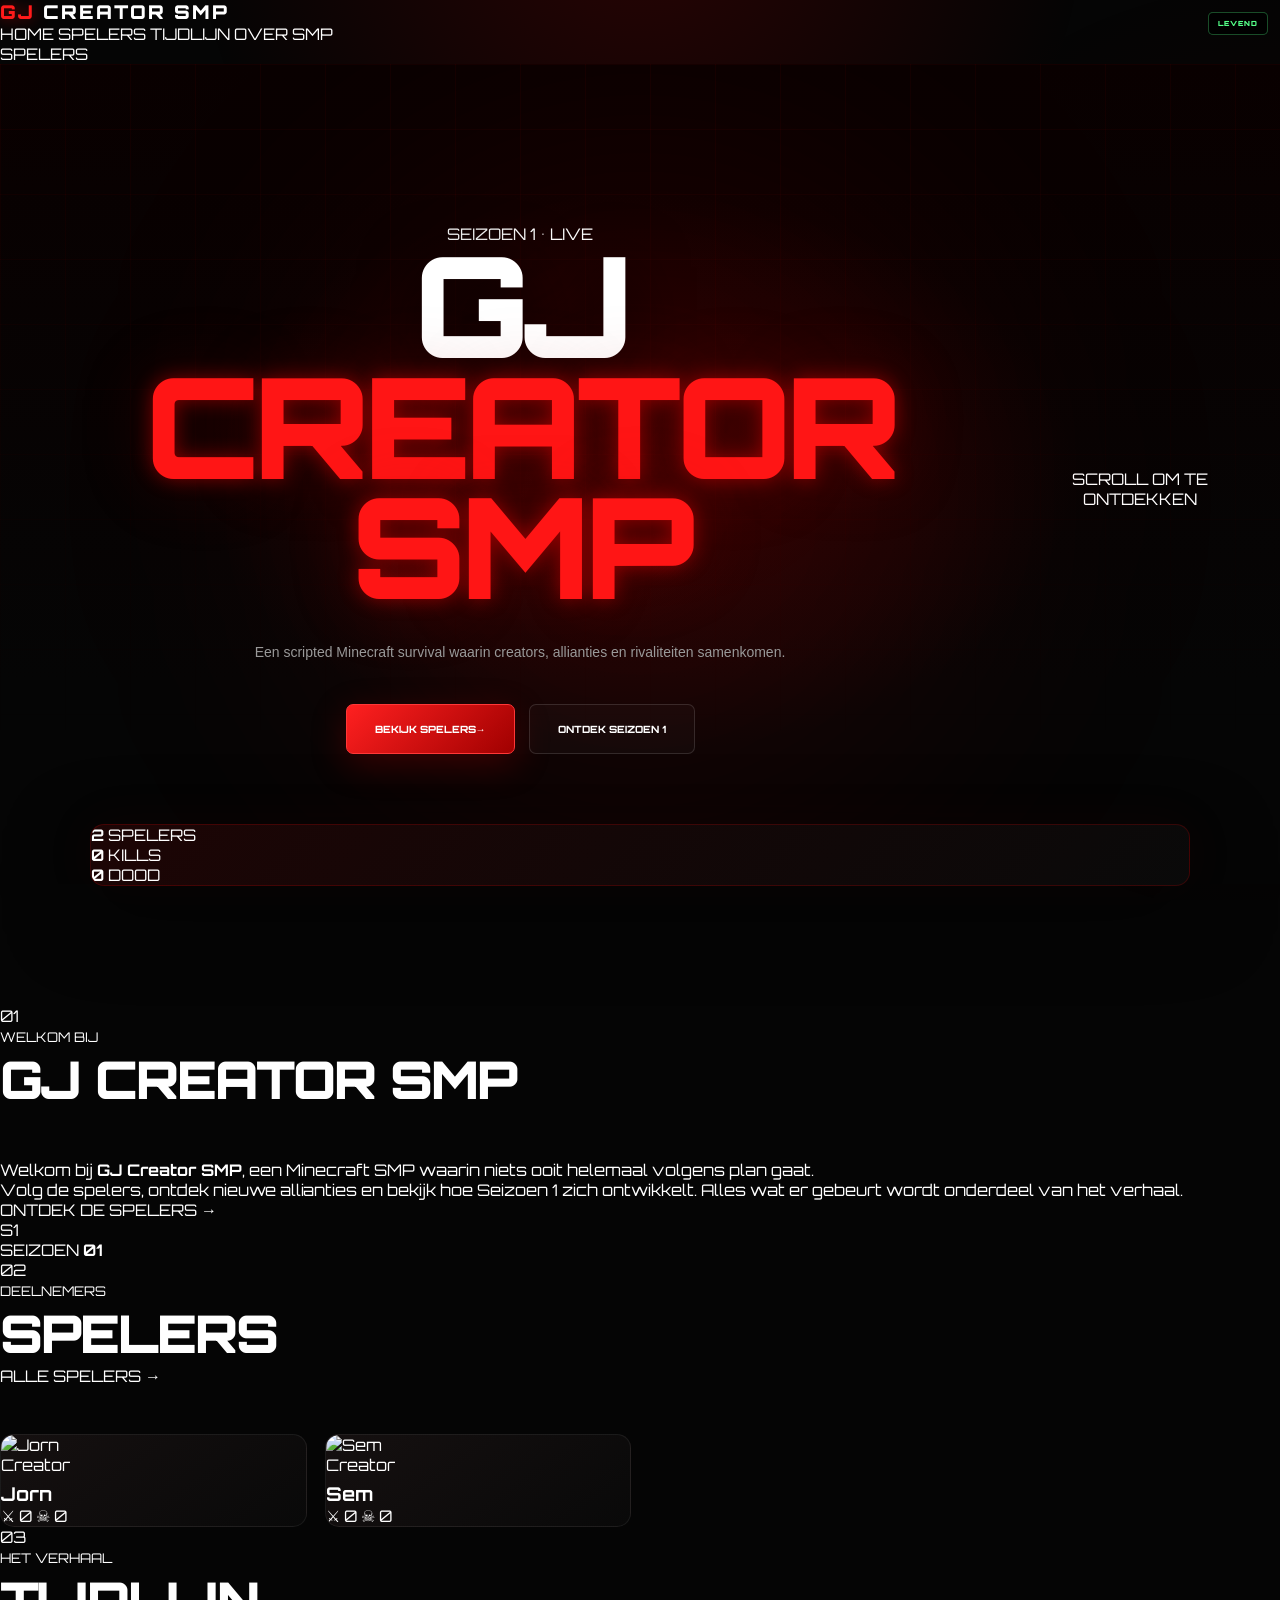
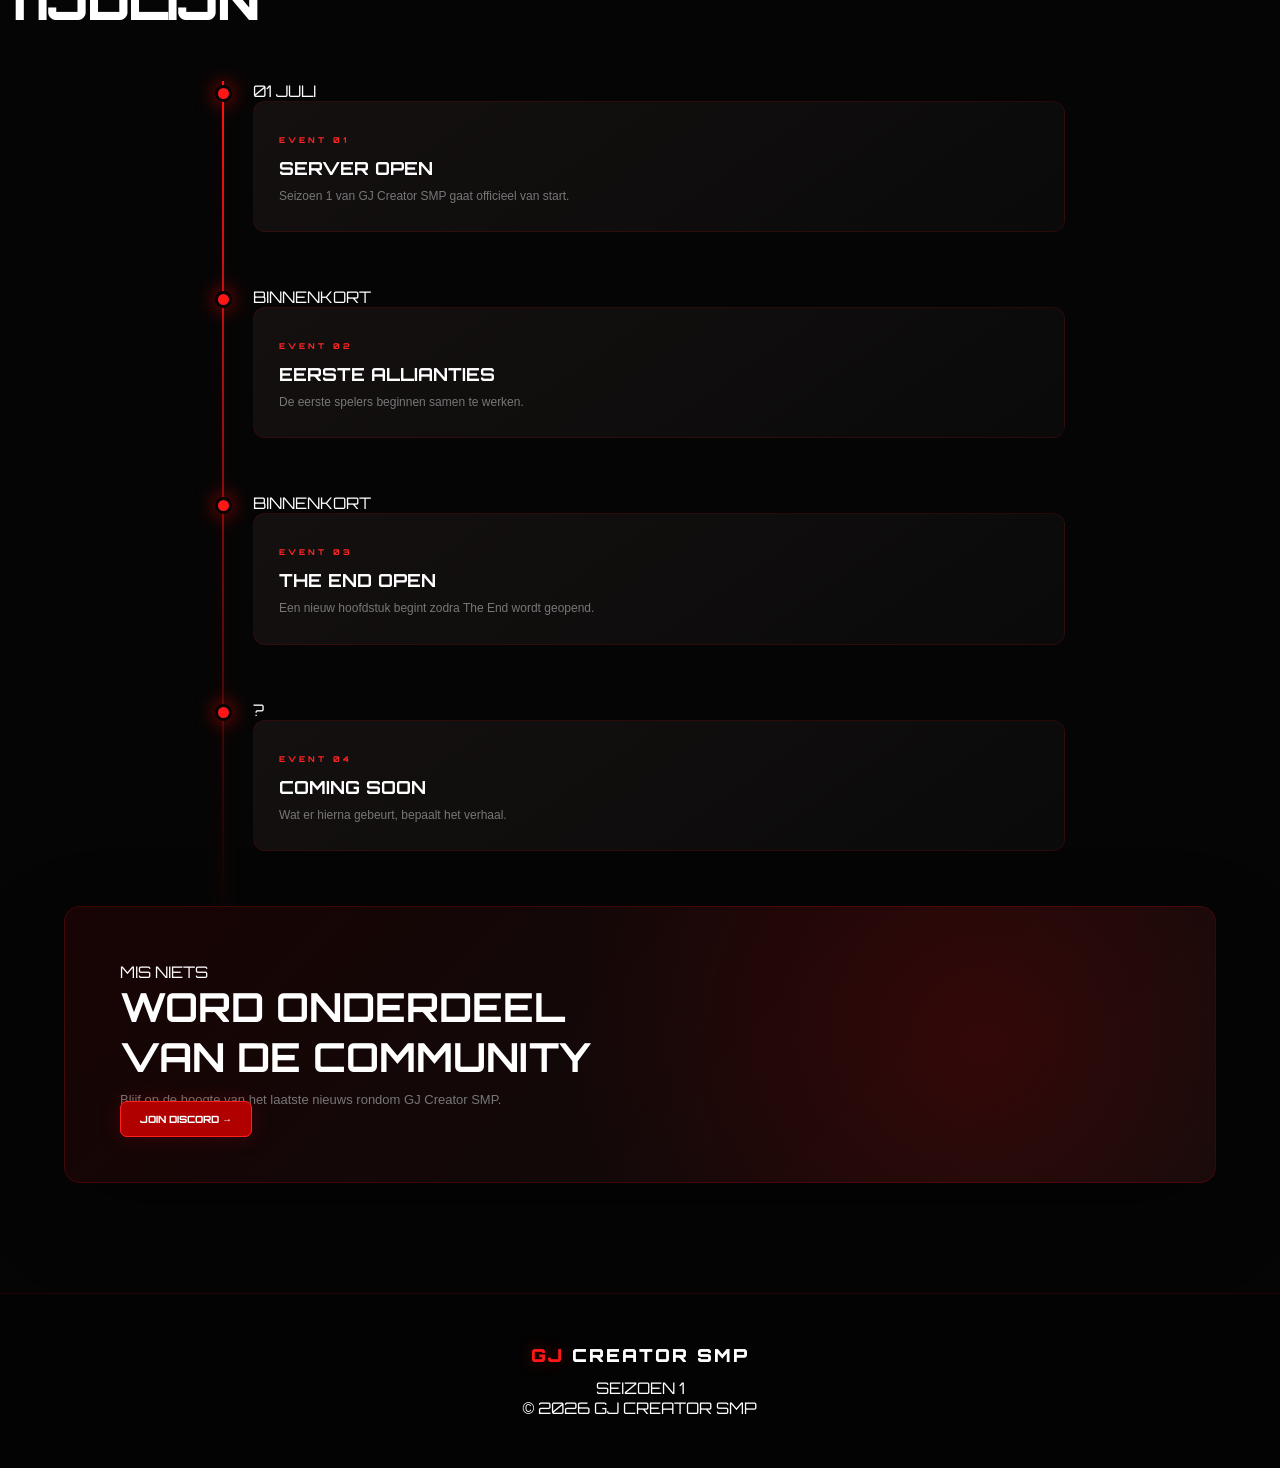
==== index.html @ 7cdad95d "Update index.html" ====
<!DOCTYPE html>
<html lang="nl">
<head>
    <meta charset="UTF-8">
    <meta name="viewport" content="width=device-width, initial-scale=1.0">

    <title>GJ Creator SMP — Seizoen 1</title>

    <link rel="preconnect" href="https://fonts.googleapis.com">
    <link rel="preconnect" href="https://fonts.gstatic.com" crossorigin>
    <link href="https://fonts.googleapis.com/css2?family=Orbitron:wght@400;500;600;700;800;900&display=swap" rel="stylesheet">

    <link rel="stylesheet" href="style.css">
</head>

<body>

    <!-- NAVIGATIE -->
    <header class="topbar">
        <div class="nav-container">

            <a href="index.html" class="logo">
                <span>GJ</span> CREATOR SMP
            </a>

            <nav class="desktop-nav">
                <a href="index.html" class="active">HOME</a>
                <a href="spelers.html">SPELERS</a>
                <a href="#tijdlijn">TIJDLIJN</a>
                <a href="#over">OVER SMP</a>
            </nav>

            <a href="spelers.html" class="nav-button">
                SPELERS
            </a>

        </div>
    </header>


    <!-- HERO -->
    <main>

        <section class="hero">

            <div class="hero-overlay"></div>

            <div class="hero-content">

                <div class="season-label">
                    SEIZOEN 1 <span>•</span> LIVE
                </div>

                <h1>
                    GJ<br>
                    <span>CREATOR SMP</span>
                </h1>

                <p>
                    Een scripted Minecraft survival waarin creators,
                    allianties en rivaliteiten samenkomen.
                </p>

                <div class="hero-buttons">
                    <a href="spelers.html" class="primary-button">
                        BEKIJK SPELERS
                        <span>→</span>
                    </a>

                    <a href="#tijdlijn" class="secondary-button">
                        ONTDEK SEIZOEN 1
                    </a>
                </div>

            </div>

            <div class="hero-scroll">
                <span></span>
                SCROLL OM TE ONTDEKKEN
            </div>

        </section>


        <!-- STATS -->
        <section class="stats-section">

            <div class="stats-container">

                <div class="stat">
                    <strong id="playerCount">0</strong>
                    <span>SPELERS</span>
                </div>

                <div class="stat-line"></div>

                <div class="stat">
                    <strong id="killCount">0</strong>
                    <span>KILLS</span>
                </div>

                <div class="stat-line"></div>

                <div class="stat">
                    <strong id="deathCount">0</strong>
                    <span>DOOD</span>
                </div>

            </div>

        </section>


        <!-- OVER -->
        <section class="section" id="over">

            <div class="section-heading">
                <span>01</span>
                <div>
                    <small>WELKOM BIJ</small>
                    <h2>GJ CREATOR SMP</h2>
                </div>
            </div>

            <div class="intro-grid">

                <div class="intro-text">
                    <p class="large-text">
                        Welkom bij <b>GJ Creator SMP</b>, een Minecraft SMP
                        waarin niets ooit helemaal volgens plan gaat.
                    </p>

                    <p>
                        Volg de spelers, ontdek nieuwe allianties en bekijk
                        hoe Seizoen 1 zich ontwikkelt. Alles wat er gebeurt
                        wordt onderdeel van het verhaal.
                    </p>

                    <a href="spelers.html" class="text-button">
                        ONTDEK DE SPELERS →
                    </a>
                </div>

                <div class="intro-card">
                    <div class="card-number">S1</div>
                    <div class="card-info">
                        <span>SEIZOEN</span>
                        <strong>01</strong>
                    </div>
                </div>

            </div>

        </section>


        <!-- SPELERS PREVIEW -->
        <section class="section players-section">

            <div class="section-heading">

                <span>02</span>

                <div>
                    <small>DEELNEMERS</small>
                    <h2>SPELERS</h2>
                </div>

                <a href="spelers.html" class="heading-button">
                    ALLE SPELERS →
                </a>

            </div>

            <div class="players-grid" id="playersGrid"></div>

        </section>


        <!-- TIJDLIJN -->
        <section class="section timeline-section" id="tijdlijn">

            <div class="section-heading">
                <span>03</span>

                <div>
                    <small>HET VERHAAL</small>
                    <h2>TIJDLIJN</h2>
                </div>
            </div>


            <div class="timeline">

                <div class="timeline-item active">
                    <div class="timeline-dot"></div>

                    <div class="timeline-date">
                        01 JULI
                    </div>

                    <div class="timeline-content">
                        <span>EVENT 01</span>
                        <h3>SERVER OPEN</h3>
                        <p>
                            Seizoen 1 van GJ Creator SMP gaat officieel van start.
                        </p>
                    </div>
                </div>


                <div class="timeline-item">
                    <div class="timeline-dot"></div>

                    <div class="timeline-date">
                        BINNENKORT
                    </div>

                    <div class="timeline-content">
                        <span>EVENT 02</span>
                        <h3>EERSTE ALLIANTIES</h3>
                        <p>
                            De eerste spelers beginnen samen te werken.
                        </p>
                    </div>
                </div>


                <div class="timeline-item">
                    <div class="timeline-dot"></div>

                    <div class="timeline-date">
                        BINNENKORT
                    </div>

                    <div class="timeline-content">
                        <span>EVENT 03</span>
                        <h3>THE END OPEN</h3>
                        <p>
                            Een nieuw hoofdstuk begint zodra The End wordt geopend.
                        </p>
                    </div>
                </div>


                <div class="timeline-item">
                    <div class="timeline-dot"></div>

                    <div class="timeline-date">
                        ?
                    </div>

                    <div class="timeline-content">
                        <span>EVENT 04</span>
                        <h3>COMING SOON</h3>
                        <p>
                            Wat er hierna gebeurt, bepaalt het verhaal.
                        </p>
                    </div>
                </div>

            </div>

        </section>


        <!-- DISCORD -->
        <section class="discord-section">

            <div class="discord-inner">

                <div>
                    <span class="discord-small">MIS NIETS</span>

                    <h2>
                        WORD ONDERDEEL<br>
                        VAN DE COMMUNITY
                    </h2>

                    <p>
                        Blijf op de hoogte van het laatste nieuws
                        rondom GJ Creator SMP.
                    </p>
                </div>

                <a href="#" class="discord-button">
                    JOIN DISCORD
                    <span>→</span>
                </a>

            </div>

        </section>

    </main>


    <!-- FOOTER -->
    <footer>

        <div class="footer-inner">

            <div class="footer-logo">
                <span>GJ</span> CREATOR SMP
            </div>

            <div class="footer-season">
                SEIZOEN 1
            </div>

            <div class="footer-copy">
                © 2026 GJ CREATOR SMP
            </div>

        </div>

    </footer>


    <script src="spelers.js"></script>

    <script>
        const playerCount = document.getElementById("playerCount");
        const killCount = document.getElementById("killCount");
        const deathCount = document.getElementById("deathCount");
        const playersGrid = document.getElementById("playersGrid");

        let kills = 0;
        let deaths = 0;

        spelers.forEach(speler => {
            kills += speler.kills || 0;
            deaths += speler.deaths || 0;
        });

        playerCount.textContent = spelers.length;
        killCount.textContent = kills;
        deathCount.textContent = deaths;


        spelers.slice(0, 4).forEach(speler => {

            const card = document.createElement("a");

            card.href = `speler.html?id=${speler.id}`;
            card.className = "player-card";

            card.innerHTML = `
                <div class="player-image">

                    <img
                        src="${speler.skin}"
                        alt="${speler.naam}"
                    >

                    <div class="player-status ${speler.status}">
                        ${speler.status === "levend" ? "LEVEND" : "DOOD"}
                    </div>

                </div>

                <div class="player-card-info">

                    <span>${speler.rol}</span>

                    <h3>${speler.naam}</h3>

                    <div class="player-stats">
                        <span>⚔ ${speler.kills || 0}</span>
                        <span>☠ ${speler.deaths || 0}</span>
                    </div>

                </div>
            `;

            playersGrid.appendChild(card);

        });
    </script>

</body>
</html>
---- style.css ----
@import url('https://fonts.googleapis.com/css2?family=Orbitron:wght@400;500;600;700;800;900&display=swap');

* {
  margin: 0;
  padding: 0;
  box-sizing: border-box;
  }

html {
scroll-behavior: smooth;
}

body {
font-family: 'Orbitron', sans-serif;
background: #050505;
color: #fff;
overflow-x: hidden;
}

a {
text-decoration: none;
color: inherit;
}

/* =========================
ROOT EFFECT
========================= */

body::before {
content: "";
position: fixed;
inset: 0;

pointer-events: none;
z-index: -1;

background:
    radial-gradient(
        circle at 50% -10%,
        rgba(180, 0, 0, 0.20),
        transparent 38%
    ),
    radial-gradient(
        circle at 100% 50%,
        rgba(120, 0, 0, 0.10),
        transparent 35%
    );

}

/* =========================
NAVBAR
========================= */

.navbar {
position: fixed;

top: 0;
left: 0;
right: 0;

height: 78px;

padding: 0 6%;

display: flex;
align-items: center;
justify-content: space-between;

background: rgba(3, 3, 3, 0.78);

backdrop-filter: blur(20px);

border-bottom: 1px solid rgba(255, 0, 0, 0.15);

z-index: 1000;

}

.logo {
font-size: 19px;
font-weight: 900;

letter-spacing: 2px;

}

.logo span {
color: #ff1a1a;

text-shadow:
    0 0 15px rgba(255, 0, 0, 0.55);

}

.navbar nav {
display: flex;
gap: 34px;
}

.navbar nav a {
color: #777;

font-size: 11px;
font-weight: 700;

transition: 0.25s;

}

.navbar nav a:hover,
.navbar nav a.active {
color: #fff;

text-shadow:
    0 0 12px rgba(255, 0, 0, 0.7);

}

.discord-button {
padding: 11px 19px;

background: #b00000;

border: 1px solid #ff2020;

border-radius: 7px;

font-size: 10px;
font-weight: 800;

box-shadow:
    0 0 20px rgba(180, 0, 0, 0.25);

transition: 0.25s;

}

.discord-button:hover {
background: #e00000;

transform: translateY(-2px);

box-shadow:
    0 0 30px rgba(255, 0, 0, 0.4);

}

/* =========================
HERO
========================= */

.hero {
position: relative;

min-height: 820px;

display: flex;
align-items: center;
justify-content: center;

text-align: center;

padding: 130px 20px 100px;

overflow: hidden;

background:
    radial-gradient(
        ellipse at center,
        rgba(160, 0, 0, 0.24),
        transparent 48%
    ),
    linear-gradient(
        180deg,
        #090000 0%,
        #050505 75%
    );

}

.hero::before {
content: "";

position: absolute;
inset: 0;

background-image:
    linear-gradient(
        rgba(255, 0, 0, 0.045) 1px,
        transparent 1px
    ),
    linear-gradient(
        90deg,
        rgba(255, 0, 0, 0.045) 1px,
        transparent 1px
    );

background-size: 65px 65px;

mask-image:
    linear-gradient(
        to bottom,
        black,
        transparent 85%
    );

}

.hero::after {
content: "";

position: absolute;

width: 700px;
height: 700px;

border-radius: 50%;

background: rgba(255, 0, 0, 0.07);

filter: blur(130px);

}

.hero-content {
position: relative;

z-index: 5;

max-width: 1000px;

}

.season-badge {
display: inline-block;

padding: 9px 18px;

border: 1px solid rgba(255, 40, 40, 0.55);

background:
    rgba(120, 0, 0, 0.18);

border-radius: 100px;

color: #ff4444;

font-size: 10px;

font-weight: 800;

letter-spacing: 4px;

box-shadow:
    0 0 25px rgba(255, 0, 0, 0.10);

margin-bottom: 30px;

}

.hero h1 {
font-size: clamp(55px, 11vw, 140px);

line-height: 0.86;

font-weight: 900;

letter-spacing: -6px;

margin-bottom: 35px;

text-shadow:
    0 10px 60px rgba(0, 0, 0, 0.8);

}

.hero h1 span {
display: block;

color: #ff1515;

text-shadow:
    0 0 20px rgba(255, 0, 0, 0.45),
    0 0 70px rgba(180, 0, 0, 0.25);

}

.hero p {
max-width: 650px;

margin: auto;

color: #999;

font-family: Arial, sans-serif;

font-size: 14px;

line-height: 1.8;

}

.hero-buttons {
display: flex;

justify-content: center;

gap: 14px;

margin-top: 38px;

}

.primary-button,
.secondary-button {
min-height: 50px;

padding: 0 28px;

display: inline-flex;

align-items: center;
justify-content: center;

border-radius: 7px;

font-size: 10px;

font-weight: 800;

transition: 0.25s;

}

.primary-button {
background:
linear-gradient(
135deg,
#ff2020,
#a00000
);

border: 1px solid #ff3838;

box-shadow:
    0 10px 35px rgba(200, 0, 0, 0.25);

}

.primary-button:hover {
transform: translateY(-3px);

box-shadow:
    0 15px 45px rgba(255, 0, 0, 0.35);

}

.secondary-button {
background: rgba(255,255,255,0.025);

border: 1px solid rgba(255,255,255,0.13);

}

.secondary-button:hover {
border-color: rgba(255,0,0,0.5);

background: rgba(150,0,0,0.10);

}

/* =========================
STATS
========================= */

.stats-section {
position: relative;

width: min(1100px, 90%);

margin: -60px auto 120px;

display: grid;

grid-template-columns: repeat(4, 1fr);

background:
    linear-gradient(
        135deg,
        rgba(30, 5, 5, 0.95),
        rgba(10, 10, 10, 0.96)
    );

border: 1px solid rgba(255, 0, 0, 0.18);

border-radius: 14px;

overflow: hidden;

box-shadow:
    0 25px 80px rgba(0,0,0,0.55),
    0 0 50px rgba(120,0,0,0.08);

z-index: 10;

}

.stat-card {
padding: 34px 20px;

text-align: center;

border-right: 1px solid rgba(255,0,0,0.10);

}

.stat-card:last-child {
border-right: none;
}

.stat-number {
display: block;

color: #ff2424;

font-size: 34px;

font-weight: 900;

text-shadow:
    0 0 20px rgba(255,0,0,0.35);

margin-bottom: 8px;

}

.stat-label {
color: #666;

font-size: 8px;

letter-spacing: 3px;

}

/* =========================
SECTIONS
========================= */

.content-section {
width: min(1200px, 90%);

margin: 0 auto 140px;

}

.section-heading {
margin-bottom: 48px;
}

.small-title {
display: block;

color: #ff2525;

font-size: 9px;

letter-spacing: 4px;

font-weight: 800;

margin-bottom: 13px;

text-shadow:
    0 0 15px rgba(255,0,0,0.35);

}

.section-heading h2 {
font-size: clamp(32px, 5vw, 52px);

font-weight: 900;

letter-spacing: -2px;

}

.section-heading p {
margin-top: 14px;

color: #777;

font-family: Arial, sans-serif;

font-size: 14px;

}

/* =========================
NEWS
========================= */

.news-grid {
display: grid;

grid-template-columns: 2fr 1fr 1fr;

gap: 18px;

}

.news-card {
min-height: 310px;

background:
    linear-gradient(
        145deg,
        #151010,
        #0b0b0b
    );

border: 1px solid rgba(255,255,255,0.06);

border-radius: 14px;

overflow: hidden;

transition: 0.3s;

}

.news-card:hover {
transform: translateY(-6px);

border-color: rgba(255,0,0,0.38);

box-shadow:
    0 25px 60px rgba(0,0,0,0.4),
    0 0 35px rgba(130,0,0,0.08);

}

.news-image {
height: 175px;

background:
    radial-gradient(
        circle at center,
        rgba(255,0,0,0.30),
        transparent 50%
    ),
    linear-gradient(
        135deg,
        #250000,
        #090909
    );

position: relative;

}

.news-overlay {
position: absolute;

top: 16px;
left: 16px;

padding: 7px 11px;

background: #d00000;

border: 1px solid #ff3030;

border-radius: 5px;

font-size: 8px;

font-weight: 900;

}

.news-icon {
height: 175px;

display: flex;

align-items: center;
justify-content: center;

font-size: 50px;

background:
    radial-gradient(
        circle,
        rgba(160,0,0,0.18),
        transparent 60%
    ),
    #0b0b0b;

}

.news-content {
padding: 23px;
}

.news-date {
color: #ff2828;

font-size: 8px;

letter-spacing: 2px;

font-weight: 800;

}

.news-content h3 {
margin-top: 10px;

font-size: 16px;

line-height: 1.4;

}

.news-content p {
margin-top: 10px;

color: #777;

font-family: Arial, sans-serif;

font-size: 12px;

line-height: 1.6;

}

/* =========================
PLAYERS
========================= */

.players-grid {
display: grid;

grid-template-columns: repeat(4, 1fr);

gap: 18px;

}

.player-card {
display: block;

background:
    linear-gradient(
        145deg,
        #151010,
        #090909
    );

border: 1px solid rgba(255,255,255,0.07);

border-radius: 14px;

overflow: hidden;

transition: 0.3s;

}

.player-card:hover {
transform: translateY(-7px);

border-color: rgba(255,0,0,0.50);

box-shadow:
    0 20px 60px rgba(0,0,0,0.45),
    0 0 35px rgba(150,0,0,0.12);

}

.player-image-container {
height: 230px;

position: relative;

display: flex;

align-items: center;
justify-content: center;

background:
    radial-gradient(
        circle at center,
        rgba(210,0,0,0.22),
        transparent 65%
    );

overflow: hidden;

}

.player-image-container::after {
content: "";

position: absolute;

bottom: 0;
left: 0;
right: 0;

height: 80px;

background:
    linear-gradient(
        transparent,
        rgba(0,0,0,0.7)
    );

pointer-events: none;

}

.player-skin-image {
width: 175px;
height: 175px;

image-rendering: pixelated;

filter:
    drop-shadow(
        0 15px 25px rgba(0,0,0,0.8)
    );

transition: 0.35s;

}

.player-card:hover .player-skin-image {
transform: scale(1.08);

filter:
    drop-shadow(
        0 0 25px rgba(255,0,0,0.30)
    );

}

.player-status {
position: absolute;

top: 12px;
right: 12px;

padding: 6px 9px;

border-radius: 5px;

background: rgba(0,0,0,0.75);

font-size: 7px;

font-weight: 900;

letter-spacing: 1px;

z-index: 3;

}

.player-status.levend {
color: #55ff88;

border: 1px solid rgba(85,255,136,0.25);

}

.player-status.dood {
color: #ff3030;

border: 1px solid rgba(255,0,0,0.3);

}

.player-card-content {
padding: 19px;
}

.player-role {
color: #ff2929;

font-size: 8px;

letter-spacing: 2px;

font-weight: 800;

}

.player-card h3 {
margin-top: 7px;

font-size: 19px;

}

.player-mini-stats {
display: flex;

gap: 18px;

margin-top: 15px;

color: #777;

font-size: 9px;

}

/* =========================
TIMELINE
========================= */

.timeline {
position: relative;

max-width: 850px;

margin: auto;

padding-left: 38px;

}

.timeline::before {
content: "";

position: absolute;

left: 7px;

top: 0;
bottom: 0;

width: 2px;

background:
    linear-gradient(
        to bottom,
        #ff1515,
        rgba(255,0,0,0.02)
    );

box-shadow:
    0 0 15px rgba(255,0,0,0.25);

}

.timeline-item {
position: relative;

padding-bottom: 55px;

}

.timeline-dot {
position: absolute;

left: -38px;
top: 4px;

width: 17px;
height: 17px;

border-radius: 50%;

background: #ff1717;

border: 3px solid #050505;

box-shadow:
    0 0 20px rgba(255,0,0,0.75);

}

.timeline-content {
padding: 25px;

background:
    linear-gradient(
        145deg,
        #151010,
        #0a0a0a
    );

border: 1px solid rgba(255,0,0,0.12);

border-radius: 12px;

transition: 0.25s;

}

.timeline-content:hover {
border-color: rgba(255,0,0,0.35);

transform: translateX(5px);

}

.timeline-content span {
color: #ff2525;

font-size: 8px;

letter-spacing: 3px;

font-weight: 800;

}

.timeline-content h3 {
margin-top: 10px;

font-size: 18px;

}

.timeline-content p {
margin-top: 8px;

color: #777;

font-family: Arial, sans-serif;

font-size: 12px;

line-height: 1.6;

}

/* =========================
DISCORD
========================= */

.discord-section {
width: min(1200px, 90%);

margin: 0 auto 110px;

padding: 55px;

display: flex;

align-items: center;
justify-content: space-between;

gap: 30px;

background:
    radial-gradient(
        circle at 80% 50%,
        rgba(220,0,0,0.18),
        transparent 45%
    ),
    linear-gradient(
        135deg,
        #180404,
        #0c0c0c
    );

border: 1px solid rgba(255,0,0,0.18);

border-radius: 16px;

box-shadow:
    0 30px 80px rgba(0,0,0,0.35);

}

.discord-section h2 {
font-size: clamp(25px, 4vw, 40px);

margin-bottom: 10px;

}

.discord-section p {
color: #777;

font-family: Arial, sans-serif;

font-size: 13px;

}

/* =========================
PAGE HERO
========================= */

.page-hero {
min-height: 430px;

padding: 170px 20px 80px;

text-align: center;

display: flex;

flex-direction: column;

align-items: center;
justify-content: center;

background:
    radial-gradient(
        ellipse at center,
        rgba(170,0,0,0.22),
        transparent 55%
    ),
    #070707;

border-bottom: 1px solid rgba(255,0,0,0.12);

}

.page-hero h1 {
font-size: clamp(45px, 8vw, 85px);

font-weight: 900;

letter-spacing: -4px;

margin-bottom: 18px;

text-shadow:
    0 0 40px rgba(255,0,0,0.15);

}

.page-hero p {
color: #777;

font-family: Arial, sans-serif;

font-size: 14px;

}

/* =========================
PLAYERS TOOLBAR
========================= */

.players-toolbar {
display: flex;

align-items: flex-end;
justify-content: space-between;

gap: 30px;

margin-bottom: 40px;

}

.players-toolbar h2 {
font-size: 26px;
}

.player-filter {
display: flex;

gap: 8px;

}

.filter-button {
padding: 10px 15px;

border: 1px solid rgba(255,255,255,0.08);

background: #101010;

color: #777;

border-radius: 6px;

font-family: inherit;

font-size: 9px;

font-weight: 800;

cursor: pointer;

transition: 0.2s;

}

.filter-button:hover,
.filter-button.active {
color: white;

background: #a00000;

border-color: #ff2525;

box-shadow:
    0 0 15px rgba(255,0,0,0.15);

}

.players-page-grid {
grid-template-columns: repeat(4, 1fr);
}

/* =========================
FOOTER
========================= */

footer {
padding: 50px 20px;

text-align: center;

background: #030303;

border-top: 1px solid rgba(255,0,0,0.12);

}

.footer-logo {
font-size: 18px;

font-weight: 900;

letter-spacing: 2px;

margin-bottom: 12px;

}

.footer-logo span {
color: #ff1818;

text-shadow:
    0 0 15px rgba(255,0,0,0.4);

}

footer p {
color: #555;

font-family: Arial, sans-serif;

font-size: 11px;

}

/* =========================
MOBILE
========================= */

@media (max-width: 900px) {

.navbar {
    padding: 0 20px;
}

.navbar nav {
    display: none;
}

.hero {
    min-height: 700px;
}

.stats-section {
    grid-template-columns: repeat(2, 1fr);
}

.stat-card:nth-child(2) {
    border-right: none;
}

.stat-card:nth-child(-n+2) {
    border-bottom: 1px solid rgba(255,0,0,0.10);
}

.news-grid {
    grid-template-columns: 1fr;
}

.players-grid,
.players-page-grid {
    grid-template-columns: repeat(2, 1fr);
}

.discord-section {
    flex-direction: column;

    align-items: flex-start;
}

.players-toolbar {
    align-items: flex-start;

    flex-direction: column;
}

}

@media (max-width: 550px) {

.navbar {
    height: 65px;
}

.logo {
    font-size: 14px;
}

.discord-button {
    padding: 9px 12px;

    font-size: 8px;
}

.hero {
    padding-top: 100px;
}

.hero h1 {
    font-size: 48px;

    letter-spacing: -3px;
}

.hero p {
    font-size: 12px;
}

.hero-buttons {
    flex-direction: column;
}

.primary-button,
.secondary-button {
    width: 100%;
}

.stats-section {
    width: 92%;
}

.content-section {
    width: 92%;
}

.players-grid,
.players-page-grid {
    grid-template-columns: 1fr;
}

.player-image-container {
    height: 270px;
}

.discord-section {
    width: 92%;

    padding: 32px;
}

.discord-section .primary-button {
    width: 100%;
}

.player-filter {
    width: 100%;

    overflow-x: auto;
}

.filter-button {
    white-space: nowrap;
}

}
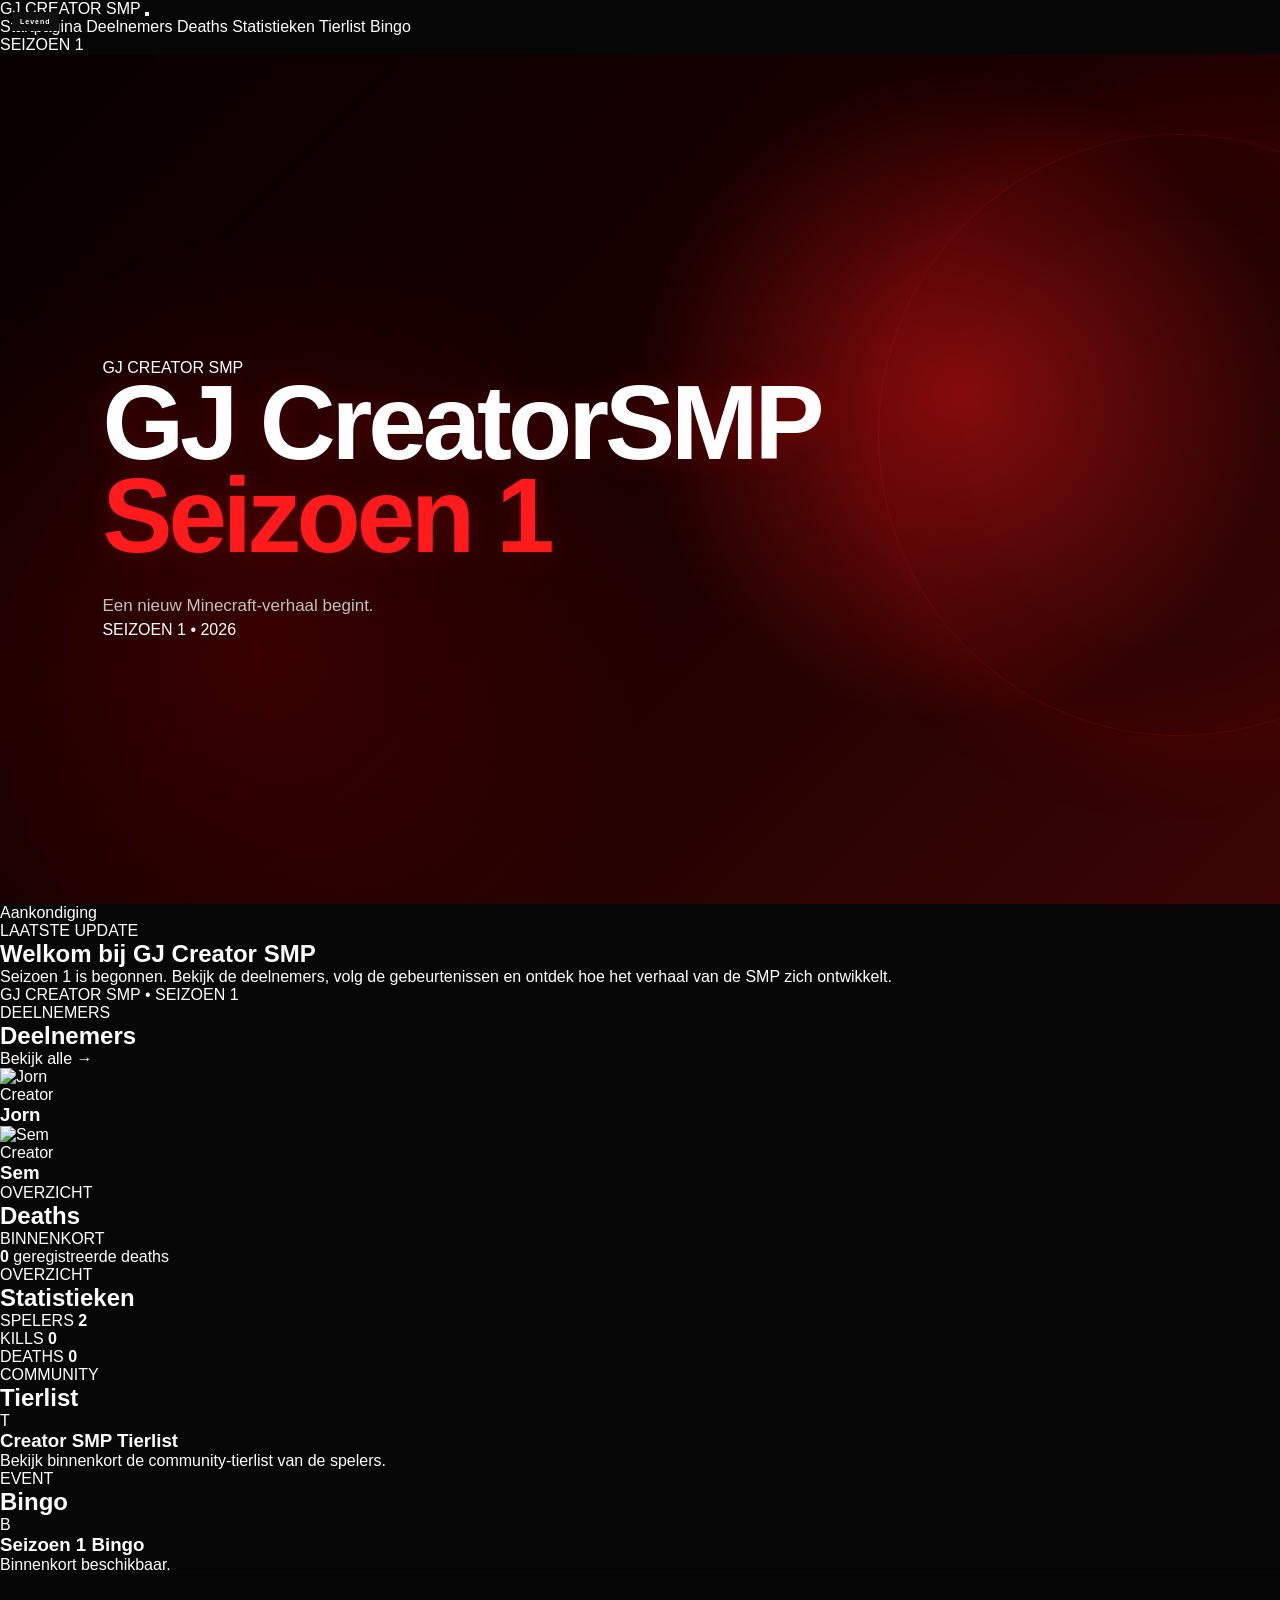
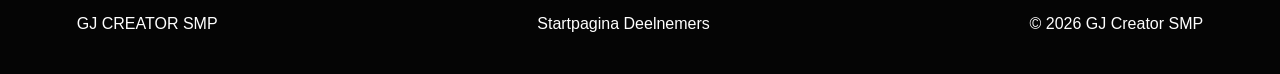
==== commit 7d659b9a: "Update index.html" ====
--- a/index.html
+++ b/index.html
@@ -8,285 +8,318 @@
 
     <link rel="preconnect" href="https://fonts.googleapis.com">
     <link rel="preconnect" href="https://fonts.gstatic.com" crossorigin>
-    <link href="https://fonts.googleapis.com/css2?family=Orbitron:wght@400;500;600;700;800;900&display=swap" rel="stylesheet">
+    <link href="https://fonts.googleapis.com/css2?family=Inter:wght@400;500;600;700;800&display=swap" rel="stylesheet">
 
     <link rel="stylesheet" href="style.css">
 </head>
 
 <body>
 
-    <!-- NAVIGATIE -->
-    <header class="topbar">
-        <div class="nav-container">
-
-            <a href="index.html" class="logo">
-                <span>GJ</span> CREATOR SMP
+    <!-- TOP -->
+    <header class="header">
+        <div class="header-inner">
+
+            <a href="index.html" class="brand">
+                <span class="brand-mark">GJ</span>
+                <span class="brand-name">CREATOR SMP</span>
             </a>
 
-            <nav class="desktop-nav">
-                <a href="index.html" class="active">HOME</a>
-                <a href="spelers.html">SPELERS</a>
-                <a href="#tijdlijn">TIJDLIJN</a>
-                <a href="#over">OVER SMP</a>
+            <button class="menu-button" id="menuButton">
+                <span></span>
+                <span></span>
+                <span></span>
+            </button>
+
+            <nav class="navigation" id="navigation">
+
+                <a href="index.html" class="active">
+                    Startpagina
+                </a>
+
+                <a href="spelers.html">
+                    Deelnemers
+                </a>
+
+                <a href="#deaths">
+                    Deaths
+                </a>
+
+                <a href="#statistieken">
+                    Statistieken
+                </a>
+
+                <a href="#tierlist">
+                    Tierlist
+                </a>
+
+                <a href="#bingo">
+                    Bingo
+                </a>
+
             </nav>
-
-            <a href="spelers.html" class="nav-button">
-                SPELERS
-            </a>
 
         </div>
     </header>
 
 
+    <!-- SEASON -->
+    <div class="season-bar">
+        <div class="container">
+            <span>SEIZOEN 1</span>
+        </div>
+    </div>
+
+
     <!-- HERO -->
     <main>
 
         <section class="hero">
 
-            <div class="hero-overlay"></div>
-
-            <div class="hero-content">
-
-                <div class="season-label">
-                    SEIZOEN 1 <span>•</span> LIVE
+            <div class="container hero-container">
+
+                <div class="hero-label">
+                    GJ CREATOR SMP
                 </div>
 
                 <h1>
-                    GJ<br>
-                    <span>CREATOR SMP</span>
+                    GJ CreatorSMP
+                    <br>
+                    <span>Seizoen 1</span>
                 </h1>
 
-                <p>
-                    Een scripted Minecraft survival waarin creators,
-                    allianties en rivaliteiten samenkomen.
+                <p class="hero-subtitle">
+                    Een nieuw Minecraft-verhaal begint.
                 </p>
 
-                <div class="hero-buttons">
-                    <a href="spelers.html" class="primary-button">
-                        BEKIJK SPELERS
-                        <span>→</span>
+                <div class="hero-date">
+                    SEIZOEN 1 • 2026
+                </div>
+
+            </div>
+
+        </section>
+
+
+        <!-- ANNOUNCEMENT -->
+        <section class="announcement-section">
+
+            <div class="container">
+
+                <div class="section-label">
+                    Aankondiging
+                </div>
+
+                <div class="announcement-card">
+
+                    <div class="announcement-top">
+                        <span class="announcement-dot"></span>
+                        <span>LAATSTE UPDATE</span>
+                    </div>
+
+                    <h2>
+                        Welkom bij GJ Creator SMP
+                    </h2>
+
+                    <p>
+                        Seizoen 1 is begonnen. Bekijk de deelnemers,
+                        volg de gebeurtenissen en ontdek hoe het verhaal
+                        van de SMP zich ontwikkelt.
+                    </p>
+
+                    <div class="announcement-date">
+                        GJ CREATOR SMP • SEIZOEN 1
+                    </div>
+
+                </div>
+
+            </div>
+
+        </section>
+
+
+        <!-- PLAYERS -->
+        <section class="content-section">
+
+            <div class="container">
+
+                <div class="section-header">
+
+                    <div>
+                        <span class="small-title">
+                            DEELNEMERS
+                        </span>
+
+                        <h2>
+                            Deelnemers
+                        </h2>
+                    </div>
+
+                    <a href="spelers.html" class="view-all">
+                        Bekijk alle →
                     </a>
 
-                    <a href="#tijdlijn" class="secondary-button">
-                        ONTDEK SEIZOEN 1
-                    </a>
-                </div>
-
-            </div>
-
-            <div class="hero-scroll">
-                <span></span>
-                SCROLL OM TE ONTDEKKEN
-            </div>
-
-        </section>
-
-
-        <!-- STATS -->
-        <section class="stats-section">
-
-            <div class="stats-container">
-
-                <div class="stat">
-                    <strong id="playerCount">0</strong>
-                    <span>SPELERS</span>
-                </div>
-
-                <div class="stat-line"></div>
-
-                <div class="stat">
-                    <strong id="killCount">0</strong>
-                    <span>KILLS</span>
-                </div>
-
-                <div class="stat-line"></div>
-
-                <div class="stat">
+                </div>
+
+                <div class="players-preview" id="playersGrid"></div>
+
+            </div>
+
+        </section>
+
+
+        <!-- DEATHS -->
+        <section class="simple-section" id="deaths">
+
+            <div class="container">
+
+                <div class="section-header">
+
+                    <div>
+                        <span class="small-title">
+                            OVERZICHT
+                        </span>
+
+                        <h2>
+                            Deaths
+                        </h2>
+                    </div>
+
+                    <span class="coming">
+                        BINNENKORT
+                    </span>
+
+                </div>
+
+                <div class="empty-card">
                     <strong id="deathCount">0</strong>
-                    <span>DOOD</span>
-                </div>
-
-            </div>
-
-        </section>
-
-
-        <!-- OVER -->
-        <section class="section" id="over">
-
-            <div class="section-heading">
-                <span>01</span>
-                <div>
-                    <small>WELKOM BIJ</small>
-                    <h2>GJ CREATOR SMP</h2>
-                </div>
-            </div>
-
-            <div class="intro-grid">
-
-                <div class="intro-text">
-                    <p class="large-text">
-                        Welkom bij <b>GJ Creator SMP</b>, een Minecraft SMP
-                        waarin niets ooit helemaal volgens plan gaat.
-                    </p>
-
-                    <p>
-                        Volg de spelers, ontdek nieuwe allianties en bekijk
-                        hoe Seizoen 1 zich ontwikkelt. Alles wat er gebeurt
-                        wordt onderdeel van het verhaal.
-                    </p>
-
-                    <a href="spelers.html" class="text-button">
-                        ONTDEK DE SPELERS →
-                    </a>
-                </div>
-
-                <div class="intro-card">
-                    <div class="card-number">S1</div>
-                    <div class="card-info">
-                        <span>SEIZOEN</span>
-                        <strong>01</strong>
-                    </div>
-                </div>
-
-            </div>
-
-        </section>
-
-
-        <!-- SPELERS PREVIEW -->
-        <section class="section players-section">
-
-            <div class="section-heading">
-
-                <span>02</span>
-
-                <div>
-                    <small>DEELNEMERS</small>
-                    <h2>SPELERS</h2>
-                </div>
-
-                <a href="spelers.html" class="heading-button">
-                    ALLE SPELERS →
-                </a>
-
-            </div>
-
-            <div class="players-grid" id="playersGrid"></div>
-
-        </section>
-
-
-        <!-- TIJDLIJN -->
-        <section class="section timeline-section" id="tijdlijn">
-
-            <div class="section-heading">
-                <span>03</span>
-
-                <div>
-                    <small>HET VERHAAL</small>
-                    <h2>TIJDLIJN</h2>
-                </div>
-            </div>
-
-
-            <div class="timeline">
-
-                <div class="timeline-item active">
-                    <div class="timeline-dot"></div>
-
-                    <div class="timeline-date">
-                        01 JULI
-                    </div>
-
-                    <div class="timeline-content">
-                        <span>EVENT 01</span>
-                        <h3>SERVER OPEN</h3>
+                    <span>geregistreerde deaths</span>
+                </div>
+
+            </div>
+
+        </section>
+
+
+        <!-- STATISTICS -->
+        <section class="simple-section" id="statistieken">
+
+            <div class="container">
+
+                <div class="section-header">
+
+                    <div>
+                        <span class="small-title">
+                            OVERZICHT
+                        </span>
+
+                        <h2>
+                            Statistieken
+                        </h2>
+                    </div>
+
+                </div>
+
+                <div class="statistics-grid">
+
+                    <div class="stat-card">
+                        <span>SPELERS</span>
+                        <strong id="playerCount">0</strong>
+                    </div>
+
+                    <div class="stat-card">
+                        <span>KILLS</span>
+                        <strong id="killCount">0</strong>
+                    </div>
+
+                    <div class="stat-card">
+                        <span>DEATHS</span>
+                        <strong id="deathCount2">0</strong>
+                    </div>
+
+                </div>
+
+            </div>
+
+        </section>
+
+
+        <!-- TIERLIST -->
+        <section class="simple-section" id="tierlist">
+
+            <div class="container">
+
+                <div class="section-header">
+
+                    <div>
+                        <span class="small-title">
+                            COMMUNITY
+                        </span>
+
+                        <h2>
+                            Tierlist
+                        </h2>
+                    </div>
+
+                </div>
+
+                <div class="feature-card">
+                    <div class="feature-icon">
+                        T
+                    </div>
+
+                    <div>
+                        <h3>
+                            Creator SMP Tierlist
+                        </h3>
+
                         <p>
-                            Seizoen 1 van GJ Creator SMP gaat officieel van start.
+                            Bekijk binnenkort de community-tierlist
+                            van de spelers.
                         </p>
                     </div>
                 </div>
 
-
-                <div class="timeline-item">
-                    <div class="timeline-dot"></div>
-
-                    <div class="timeline-date">
-                        BINNENKORT
-                    </div>
-
-                    <div class="timeline-content">
-                        <span>EVENT 02</span>
-                        <h3>EERSTE ALLIANTIES</h3>
+            </div>
+
+        </section>
+
+
+        <!-- BINGO -->
+        <section class="simple-section" id="bingo">
+
+            <div class="container">
+
+                <div class="section-header">
+
+                    <div>
+                        <span class="small-title">
+                            EVENT
+                        </span>
+
+                        <h2>
+                            Bingo
+                        </h2>
+                    </div>
+
+                </div>
+
+                <div class="feature-card">
+
+                    <div class="feature-icon">
+                        B
+                    </div>
+
+                    <div>
+                        <h3>
+                            Seizoen 1 Bingo
+                        </h3>
+
                         <p>
-                            De eerste spelers beginnen samen te werken.
+                            Binnenkort beschikbaar.
                         </p>
                     </div>
-                </div>
-
-
-                <div class="timeline-item">
-                    <div class="timeline-dot"></div>
-
-                    <div class="timeline-date">
-                        BINNENKORT
-                    </div>
-
-                    <div class="timeline-content">
-                        <span>EVENT 03</span>
-                        <h3>THE END OPEN</h3>
-                        <p>
-                            Een nieuw hoofdstuk begint zodra The End wordt geopend.
-                        </p>
-                    </div>
-                </div>
-
-
-                <div class="timeline-item">
-                    <div class="timeline-dot"></div>
-
-                    <div class="timeline-date">
-                        ?
-                    </div>
-
-                    <div class="timeline-content">
-                        <span>EVENT 04</span>
-                        <h3>COMING SOON</h3>
-                        <p>
-                            Wat er hierna gebeurt, bepaalt het verhaal.
-                        </p>
-                    </div>
-                </div>
-
-            </div>
-
-        </section>
-
-
-        <!-- DISCORD -->
-        <section class="discord-section">
-
-            <div class="discord-inner">
-
-                <div>
-                    <span class="discord-small">MIS NIETS</span>
-
-                    <h2>
-                        WORD ONDERDEEL<br>
-                        VAN DE COMMUNITY
-                    </h2>
-
-                    <p>
-                        Blijf op de hoogte van het laatste nieuws
-                        rondom GJ Creator SMP.
-                    </p>
-                </div>
-
-                <a href="#" class="discord-button">
-                    JOIN DISCORD
-                    <span>→</span>
-                </a>
+
+                </div>
 
             </div>
 
@@ -298,18 +331,20 @@
     <!-- FOOTER -->
     <footer>
 
-        <div class="footer-inner">
-
-            <div class="footer-logo">
-                <span>GJ</span> CREATOR SMP
-            </div>
-
-            <div class="footer-season">
-                SEIZOEN 1
-            </div>
-
-            <div class="footer-copy">
-                © 2026 GJ CREATOR SMP
+        <div class="container footer-inner">
+
+            <div class="footer-brand">
+                <span class="brand-mark">GJ</span>
+                CREATOR SMP
+            </div>
+
+            <div class="footer-links">
+                <a href="index.html">Startpagina</a>
+                <a href="spelers.html">Deelnemers</a>
+            </div>
+
+            <div class="copyright">
+                © 2026 GJ Creator SMP
             </div>
 
         </div>
@@ -320,9 +355,11 @@
     <script src="spelers.js"></script>
 
     <script>
+
         const playerCount = document.getElementById("playerCount");
         const killCount = document.getElementById("killCount");
         const deathCount = document.getElementById("deathCount");
+        const deathCount2 = document.getElementById("deathCount2");
         const playersGrid = document.getElementById("playersGrid");
 
         let kills = 0;
@@ -336,38 +373,37 @@
         playerCount.textContent = spelers.length;
         killCount.textContent = kills;
         deathCount.textContent = deaths;
+        deathCount2.textContent = deaths;
 
 
         spelers.slice(0, 4).forEach(speler => {
 
             const card = document.createElement("a");
 
-            card.href = `speler.html?id=${speler.id}`;
-            card.className = "player-card";
+            card.href = "speler.html?id=" + speler.id;
+            card.className = "player-preview-card";
 
             card.innerHTML = `
-                <div class="player-image">
-
+                <div class="player-avatar">
                     <img
                         src="${speler.skin}"
                         alt="${speler.naam}"
                     >
-
-                    <div class="player-status ${speler.status}">
-                        ${speler.status === "levend" ? "LEVEND" : "DOOD"}
-                    </div>
-
-                </div>
-
-                <div class="player-card-info">
-
-                    <span>${speler.rol}</span>
-
-                    <h3>${speler.naam}</h3>
-
-                    <div class="player-stats">
-                        <span>⚔ ${speler.kills || 0}</span>
-                        <span>☠ ${speler.deaths || 0}</span>
+                </div>
+
+                <div class="player-preview-info">
+
+                    <span>
+                        ${speler.rol}
+                    </span>
+
+                    <h3>
+                        ${speler.naam}
+                    </h3>
+
+                    <div class="player-status">
+                        <i class="${speler.status}"></i>
+                        ${speler.status === "levend" ? "Levend" : "Dood"}
                     </div>
 
                 </div>
@@ -376,6 +412,27 @@
             playersGrid.appendChild(card);
 
         });
+
+
+        /* MOBILE MENU */
+
+        const menuButton = document.getElementById("menuButton");
+        const navigation = document.getElementById("navigation");
+
+        menuButton.addEventListener("click", () => {
+            navigation.classList.toggle("open");
+            menuButton.classList.toggle("open");
+        });
+
+        document.querySelectorAll(".navigation a").forEach(link => {
+
+            link.addEventListener("click", () => {
+                navigation.classList.remove("open");
+                menuButton.classList.remove("open");
+            });
+
+        });
+
     </script>
 
 </body>
--- a/style.css
+++ b/style.css
@@ -1,1291 +1,908 @@
-@import url('https://fonts.googleapis.com/css2?family=Orbitron:wght@400;500;600;700;800;900&display=swap');
-
 * {
-  margin: 0;
-  padding: 0;
-  box-sizing: border-box;
-  }
+    margin: 0;
+    padding: 0;
+    box-sizing: border-box;
+}
 
 html {
-scroll-behavior: smooth;
+    scroll-behavior: smooth;
 }
 
 body {
-font-family: 'Orbitron', sans-serif;
-background: #050505;
-color: #fff;
-overflow-x: hidden;
+    background: #070707;
+    color: #ffffff;
+    font-family: Arial, sans-serif;
+    overflow-x: hidden;
 }
 
 a {
-text-decoration: none;
-color: inherit;
-}
-
-/* =========================
-ROOT EFFECT
-========================= */
-
-body::before {
-content: "";
-position: fixed;
-inset: 0;
-
-pointer-events: none;
-z-index: -1;
-
-background:
-    radial-gradient(
-        circle at 50% -10%,
-        rgba(180, 0, 0, 0.20),
-        transparent 38%
-    ),
-    radial-gradient(
-        circle at 100% 50%,
-        rgba(120, 0, 0, 0.10),
-        transparent 35%
-    );
-
-}
-
-/* =========================
-NAVBAR
-========================= */
-
-.navbar {
-position: fixed;
-
-top: 0;
-left: 0;
-right: 0;
-
-height: 78px;
-
-padding: 0 6%;
-
-display: flex;
-align-items: center;
-justify-content: space-between;
-
-background: rgba(3, 3, 3, 0.78);
-
-backdrop-filter: blur(20px);
-
-border-bottom: 1px solid rgba(255, 0, 0, 0.15);
-
-z-index: 1000;
-
+    color: inherit;
+    text-decoration: none;
+}
+
+
+/* =========================
+   NAVBAR
+========================= */
+
+.topbar {
+    position: fixed;
+    top: 0;
+    left: 0;
+    width: 100%;
+    height: 76px;
+    z-index: 1000;
+
+    background: rgba(5, 5, 5, 0.92);
+    border-bottom: 1px solid rgba(255, 30, 30, 0.2);
+
+    backdrop-filter: blur(14px);
+}
+
+.nav-container {
+    width: min(1400px, 92%);
+    height: 100%;
+    margin: auto;
+
+    display: flex;
+    align-items: center;
+    justify-content: space-between;
 }
 
 .logo {
-font-size: 19px;
-font-weight: 900;
-
-letter-spacing: 2px;
-
-}
-
-.logo span {
-color: #ff1a1a;
-
-text-shadow:
-    0 0 15px rgba(255, 0, 0, 0.55);
-
-}
-
-.navbar nav {
-display: flex;
-gap: 34px;
-}
-
-.navbar nav a {
-color: #777;
-
-font-size: 11px;
-font-weight: 700;
-
-transition: 0.25s;
-
-}
-
-.navbar nav a:hover,
-.navbar nav a.active {
-color: #fff;
-
-text-shadow:
-    0 0 12px rgba(255, 0, 0, 0.7);
-
-}
-
-.discord-button {
-padding: 11px 19px;
-
-background: #b00000;
-
-border: 1px solid #ff2020;
-
-border-radius: 7px;
-
-font-size: 10px;
-font-weight: 800;
-
-box-shadow:
-    0 0 20px rgba(180, 0, 0, 0.25);
-
-transition: 0.25s;
-
-}
-
-.discord-button:hover {
-background: #e00000;
-
-transform: translateY(-2px);
-
-box-shadow:
-    0 0 30px rgba(255, 0, 0, 0.4);
-
-}
-
-/* =========================
-HERO
+    font-family: "Orbitron", sans-serif;
+    font-size: 19px;
+    font-weight: 900;
+    letter-spacing: 1px;
+}
+
+.logo span,
+.footer-logo span {
+    color: #ff2020;
+}
+
+.desktop-nav {
+    display: none;
+    gap: 38px;
+}
+
+.desktop-nav a {
+    font-family: "Orbitron", sans-serif;
+    font-size: 12px;
+    font-weight: 700;
+    letter-spacing: 1px;
+    color: #aaa;
+    transition: 0.25s;
+}
+
+.desktop-nav a:hover,
+.desktop-nav a.active {
+    color: #ff2020;
+}
+
+.nav-button {
+    display: flex;
+    align-items: center;
+    justify-content: center;
+
+    padding: 12px 18px;
+
+    background: #e91515;
+
+    font-family: "Orbitron", sans-serif;
+    font-size: 10px;
+    font-weight: 800;
+
+    transition: 0.25s;
+}
+
+.nav-button:hover {
+    background: #ff3535;
+    transform: translateY(-2px);
+}
+
+
+/* =========================
+   HERO
 ========================= */
 
 .hero {
-position: relative;
-
-min-height: 820px;
-
-display: flex;
-align-items: center;
-justify-content: center;
-
-text-align: center;
-
-padding: 130px 20px 100px;
-
-overflow: hidden;
-
-background:
-    radial-gradient(
-        ellipse at center,
-        rgba(160, 0, 0, 0.24),
-        transparent 48%
-    ),
-    linear-gradient(
-        180deg,
-        #090000 0%,
-        #050505 75%
-    );
-
+    position: relative;
+    min-height: 720px;
+
+    display: flex;
+    align-items: center;
+
+    padding: 120px 6% 80px;
+
+    background:
+        radial-gradient(
+            circle at 75% 40%,
+            rgba(255, 25, 25, 0.45),
+            transparent 30%
+        ),
+        radial-gradient(
+            circle at 20% 70%,
+            rgba(120, 0, 0, 0.35),
+            transparent 35%
+        ),
+        linear-gradient(
+            135deg,
+            #090000 0%,
+            #180000 45%,
+            #3b0505 100%
+        );
+
+    overflow: hidden;
 }
 
 .hero::before {
-content: "";
-
-position: absolute;
-inset: 0;
-
-background-image:
-    linear-gradient(
-        rgba(255, 0, 0, 0.045) 1px,
-        transparent 1px
-    ),
-    linear-gradient(
-        90deg,
-        rgba(255, 0, 0, 0.045) 1px,
-        transparent 1px
-    );
-
-background-size: 65px 65px;
-
-mask-image:
-    linear-gradient(
-        to bottom,
-        black,
-        transparent 85%
-    );
-
-}
-
-.hero::after {
-content: "";
-
-position: absolute;
-
-width: 700px;
-height: 700px;
-
-border-radius: 50%;
-
-background: rgba(255, 0, 0, 0.07);
-
-filter: blur(130px);
-
+    content: "";
+    position: absolute;
+
+    width: 600px;
+    height: 600px;
+
+    right: -200px;
+    top: 80px;
+
+    border: 1px solid rgba(255, 40, 40, 0.15);
+    border-radius: 50%;
+
+    box-shadow:
+        0 0 100px rgba(255, 0, 0, 0.12),
+        inset 0 0 100px rgba(255, 0, 0, 0.08);
+}
+
+.hero-overlay {
+    position: absolute;
+    inset: 0;
+
+    background:
+        linear-gradient(
+            90deg,
+            rgba(0,0,0,0.8),
+            rgba(0,0,0,0.2)
+        );
 }
 
 .hero-content {
-position: relative;
-
-z-index: 5;
-
-max-width: 1000px;
-
-}
-
-.season-badge {
-display: inline-block;
-
-padding: 9px 18px;
-
-border: 1px solid rgba(255, 40, 40, 0.55);
-
-background:
-    rgba(120, 0, 0, 0.18);
-
-border-radius: 100px;
-
-color: #ff4444;
-
-font-size: 10px;
-
-font-weight: 800;
-
-letter-spacing: 4px;
-
-box-shadow:
-    0 0 25px rgba(255, 0, 0, 0.10);
-
-margin-bottom: 30px;
-
+    position: relative;
+    z-index: 2;
+
+    width: min(850px, 100%);
+}
+
+.season-label {
+    margin-bottom: 22px;
+
+    font-family: "Orbitron", sans-serif;
+    font-size: 12px;
+    font-weight: 800;
+    letter-spacing: 3px;
+
+    color: #ff3b3b;
+}
+
+.season-label span {
+    color: #666;
+    margin: 0 8px;
 }
 
 .hero h1 {
-font-size: clamp(55px, 11vw, 140px);
-
-line-height: 0.86;
-
-font-weight: 900;
-
-letter-spacing: -6px;
-
-margin-bottom: 35px;
-
-text-shadow:
-    0 10px 60px rgba(0, 0, 0, 0.8);
-
+    font-family: "Orbitron", sans-serif;
+    font-size: clamp(45px, 11vw, 105px);
+    line-height: 0.88;
+    font-weight: 900;
+    letter-spacing: -4px;
+
+    text-shadow:
+        0 0 30px rgba(255, 0, 0, 0.2);
 }
 
 .hero h1 span {
-display: block;
-
-color: #ff1515;
-
-text-shadow:
-    0 0 20px rgba(255, 0, 0, 0.45),
-    0 0 70px rgba(180, 0, 0, 0.25);
-
+    color: #ff1b1b;
 }
 
 .hero p {
-max-width: 650px;
-
-margin: auto;
-
-color: #999;
-
-font-family: Arial, sans-serif;
-
-font-size: 14px;
-
-line-height: 1.8;
-
+    max-width: 620px;
+
+    margin-top: 30px;
+
+    color: #c0c0c0;
+
+    font-size: 16px;
+    line-height: 1.7;
 }
 
 .hero-buttons {
-display: flex;
-
-justify-content: center;
-
-gap: 14px;
-
-margin-top: 38px;
-
+    display: flex;
+    flex-wrap: wrap;
+    gap: 12px;
+
+    margin-top: 35px;
 }
 
 .primary-button,
 .secondary-button {
-min-height: 50px;
-
-padding: 0 28px;
-
-display: inline-flex;
-
-align-items: center;
-justify-content: center;
-
-border-radius: 7px;
-
-font-size: 10px;
-
-font-weight: 800;
-
-transition: 0.25s;
-
+    min-height: 52px;
+
+    display: inline-flex;
+    align-items: center;
+    justify-content: center;
+
+    padding: 0 22px;
+
+    font-family: "Orbitron", sans-serif;
+    font-size: 11px;
+    font-weight: 800;
+    letter-spacing: 0.5px;
+
+    transition: 0.25s;
 }
 
 .primary-button {
-background:
-linear-gradient(
-135deg,
-#ff2020,
-#a00000
-);
-
-border: 1px solid #ff3838;
-
-box-shadow:
-    0 10px 35px rgba(200, 0, 0, 0.25);
-
+    background: #ed1818;
+    box-shadow: 0 10px 35px rgba(255, 0, 0, 0.2);
+}
+
+.primary-button span {
+    margin-left: 25px;
+    font-size: 18px;
 }
 
 .primary-button:hover {
-transform: translateY(-3px);
-
-box-shadow:
-    0 15px 45px rgba(255, 0, 0, 0.35);
-
+    background: #ff3333;
+    transform: translateY(-3px);
 }
 
 .secondary-button {
-background: rgba(255,255,255,0.025);
-
-border: 1px solid rgba(255,255,255,0.13);
-
+    border: 1px solid #444;
+    background: rgba(0, 0, 0, 0.4);
 }
 
 .secondary-button:hover {
-border-color: rgba(255,0,0,0.5);
-
-background: rgba(150,0,0,0.10);
-
-}
-
-/* =========================
-STATS
+    border-color: #ff2020;
+    color: #ff2020;
+}
+
+.hero-scroll {
+    position: absolute;
+    bottom: 30px;
+    left: 6%;
+
+    display: flex;
+    align-items: center;
+    gap: 12px;
+
+    font-family: "Orbitron", sans-serif;
+    font-size: 8px;
+    letter-spacing: 2px;
+    color: #777;
+}
+
+.hero-scroll span {
+    width: 35px;
+    height: 1px;
+    background: #ff2020;
+}
+
+
+/* =========================
+   STATS
 ========================= */
 
 .stats-section {
-position: relative;
-
-width: min(1100px, 90%);
-
-margin: -60px auto 120px;
-
-display: grid;
-
-grid-template-columns: repeat(4, 1fr);
-
-background:
-    linear-gradient(
-        135deg,
-        rgba(30, 5, 5, 0.95),
-        rgba(10, 10, 10, 0.96)
-    );
-
-border: 1px solid rgba(255, 0, 0, 0.18);
-
-border-radius: 14px;
-
-overflow: hidden;
-
-box-shadow:
-    0 25px 80px rgba(0,0,0,0.55),
-    0 0 50px rgba(120,0,0,0.08);
-
-z-index: 10;
-
-}
-
-.stat-card {
-padding: 34px 20px;
-
-text-align: center;
-
-border-right: 1px solid rgba(255,0,0,0.10);
-
-}
-
-.stat-card:last-child {
-border-right: none;
-}
-
-.stat-number {
-display: block;
-
-color: #ff2424;
-
-font-size: 34px;
-
-font-weight: 900;
-
-text-shadow:
-    0 0 20px rgba(255,0,0,0.35);
-
-margin-bottom: 8px;
-
-}
-
-.stat-label {
-color: #666;
-
-font-size: 8px;
-
-letter-spacing: 3px;
-
-}
-
-/* =========================
-SECTIONS
-========================= */
-
-.content-section {
-width: min(1200px, 90%);
-
-margin: 0 auto 140px;
-
+    background: #0d0d0d;
+    border-top: 1px solid #222;
+    border-bottom: 1px solid #222;
+}
+
+.stats-container {
+    width: min(1100px, 90%);
+    margin: auto;
+
+    min-height: 130px;
+
+    display: flex;
+    align-items: center;
+    justify-content: space-around;
+}
+
+.stat {
+    text-align: center;
+}
+
+.stat strong {
+    display: block;
+
+    font-family: "Orbitron", sans-serif;
+    font-size: clamp(28px, 5vw, 45px);
+    color: #fff;
+}
+
+.stat span {
+    display: block;
+    margin-top: 7px;
+
+    font-family: "Orbitron", sans-serif;
+    font-size: 9px;
+    letter-spacing: 2px;
+    color: #777;
+}
+
+.stat-line {
+    width: 1px;
+    height: 45px;
+    background: #333;
+}
+
+
+/* =========================
+   SECTIONS
+========================= */
+
+.section {
+    width: min(1250px, 88%);
+    margin: auto;
+    padding: 120px 0;
 }
 
 .section-heading {
-margin-bottom: 48px;
-}
-
-.small-title {
-display: block;
-
-color: #ff2525;
-
-font-size: 9px;
-
-letter-spacing: 4px;
-
-font-weight: 800;
-
-margin-bottom: 13px;
-
-text-shadow:
-    0 0 15px rgba(255,0,0,0.35);
-
+    display: flex;
+    align-items: flex-end;
+    gap: 20px;
+
+    margin-bottom: 55px;
+}
+
+.section-heading > span {
+    font-family: "Orbitron", sans-serif;
+    font-size: 12px;
+    color: #ff2020;
+    padding-bottom: 8px;
+}
+
+.section-heading small {
+    font-family: "Orbitron", sans-serif;
+    font-size: 9px;
+    letter-spacing: 3px;
+    color: #777;
 }
 
 .section-heading h2 {
-font-size: clamp(32px, 5vw, 52px);
-
-font-weight: 900;
-
-letter-spacing: -2px;
-
-}
-
-.section-heading p {
-margin-top: 14px;
-
-color: #777;
-
-font-family: Arial, sans-serif;
-
-font-size: 14px;
-
-}
-
-/* =========================
-NEWS
-========================= */
-
-.news-grid {
-display: grid;
-
-grid-template-columns: 2fr 1fr 1fr;
-
-gap: 18px;
-
-}
-
-.news-card {
-min-height: 310px;
-
-background:
-    linear-gradient(
-        145deg,
-        #151010,
-        #0b0b0b
-    );
-
-border: 1px solid rgba(255,255,255,0.06);
-
-border-radius: 14px;
-
-overflow: hidden;
-
-transition: 0.3s;
-
-}
-
-.news-card:hover {
-transform: translateY(-6px);
-
-border-color: rgba(255,0,0,0.38);
-
-box-shadow:
-    0 25px 60px rgba(0,0,0,0.4),
-    0 0 35px rgba(130,0,0,0.08);
-
-}
-
-.news-image {
-height: 175px;
-
-background:
-    radial-gradient(
-        circle at center,
-        rgba(255,0,0,0.30),
-        transparent 50%
-    ),
-    linear-gradient(
-        135deg,
-        #250000,
-        #090909
-    );
-
-position: relative;
-
-}
-
-.news-overlay {
-position: absolute;
-
-top: 16px;
-left: 16px;
-
-padding: 7px 11px;
-
-background: #d00000;
-
-border: 1px solid #ff3030;
-
-border-radius: 5px;
-
-font-size: 8px;
-
-font-weight: 900;
-
-}
-
-.news-icon {
-height: 175px;
-
-display: flex;
-
-align-items: center;
-justify-content: center;
-
-font-size: 50px;
-
-background:
-    radial-gradient(
-        circle,
-        rgba(160,0,0,0.18),
-        transparent 60%
-    ),
-    #0b0b0b;
-
-}
-
-.news-content {
-padding: 23px;
-}
-
-.news-date {
-color: #ff2828;
-
-font-size: 8px;
-
-letter-spacing: 2px;
-
-font-weight: 800;
-
-}
-
-.news-content h3 {
-margin-top: 10px;
-
-font-size: 16px;
-
-line-height: 1.4;
-
-}
-
-.news-content p {
-margin-top: 10px;
-
-color: #777;
-
-font-family: Arial, sans-serif;
-
-font-size: 12px;
-
-line-height: 1.6;
-
-}
-
-/* =========================
-PLAYERS
-========================= */
+    margin-top: 5px;
+
+    font-family: "Orbitron", sans-serif;
+    font-size: clamp(30px, 5vw, 55px);
+    font-weight: 900;
+}
+
+.heading-button {
+    margin-left: auto;
+
+    font-family: "Orbitron", sans-serif;
+    font-size: 10px;
+    font-weight: 800;
+    color: #ff2020;
+
+    transition: 0.2s;
+}
+
+.heading-button:hover {
+    color: #fff;
+}
+
+
+/* =========================
+   INTRO
+========================= */
+
+.intro-grid {
+    display: grid;
+    grid-template-columns: 1fr;
+    gap: 40px;
+}
+
+.intro-text {
+    max-width: 700px;
+}
+
+.large-text {
+    font-size: clamp(21px, 3vw, 32px) !important;
+    color: #eee !important;
+}
+
+.intro-text p {
+    color: #888;
+    line-height: 1.8;
+    font-size: 15px;
+    margin-bottom: 25px;
+}
+
+.intro-text b {
+    color: #fff;
+}
+
+.text-button {
+    display: inline-block;
+
+    margin-top: 10px;
+
+    font-family: "Orbitron", sans-serif;
+    font-size: 10px;
+    font-weight: 800;
+
+    color: #ff2020;
+}
+
+.intro-card {
+    min-height: 260px;
+
+    display: flex;
+    align-items: center;
+    justify-content: center;
+
+    position: relative;
+
+    background:
+        linear-gradient(
+            135deg,
+            #180000,
+            #080808
+        );
+
+    border: 1px solid #321010;
+
+    overflow: hidden;
+}
+
+.card-number {
+    position: absolute;
+
+    font-family: "Orbitron", sans-serif;
+    font-size: 170px;
+    font-weight: 900;
+
+    color: rgba(255, 20, 20, 0.08);
+}
+
+.card-info {
+    position: relative;
+    z-index: 2;
+
+    text-align: center;
+}
+
+.card-info span {
+    display: block;
+
+    font-family: "Orbitron", sans-serif;
+    font-size: 10px;
+    letter-spacing: 4px;
+    color: #777;
+}
+
+.card-info strong {
+    display: block;
+
+    margin-top: 5px;
+
+    font-family: "Orbitron", sans-serif;
+    font-size: 60px;
+    color: #ff2020;
+}
+
+
+/* =========================
+   PLAYERS
+========================= */
+
+.players-section {
+    padding-top: 60px;
+}
 
 .players-grid {
-display: grid;
-
-grid-template-columns: repeat(4, 1fr);
-
-gap: 18px;
-
+    display: grid;
+    grid-template-columns: repeat(2, 1fr);
+    gap: 15px;
 }
 
 .player-card {
-display: block;
-
-background:
-    linear-gradient(
-        145deg,
-        #151010,
-        #090909
-    );
-
-border: 1px solid rgba(255,255,255,0.07);
-
-border-radius: 14px;
-
-overflow: hidden;
-
-transition: 0.3s;
-
+    background: #111;
+    border: 1px solid #242424;
+
+    transition: 0.3s;
+
+    overflow: hidden;
 }
 
 .player-card:hover {
-transform: translateY(-7px);
-
-border-color: rgba(255,0,0,0.50);
-
-box-shadow:
-    0 20px 60px rgba(0,0,0,0.45),
-    0 0 35px rgba(150,0,0,0.12);
-
-}
-
-.player-image-container {
-height: 230px;
-
-position: relative;
-
-display: flex;
-
-align-items: center;
-justify-content: center;
-
-background:
-    radial-gradient(
-        circle at center,
-        rgba(210,0,0,0.22),
-        transparent 65%
-    );
-
-overflow: hidden;
-
-}
-
-.player-image-container::after {
-content: "";
-
-position: absolute;
-
-bottom: 0;
-left: 0;
-right: 0;
-
-height: 80px;
-
-background:
-    linear-gradient(
-        transparent,
-        rgba(0,0,0,0.7)
-    );
-
-pointer-events: none;
-
-}
-
-.player-skin-image {
-width: 175px;
-height: 175px;
-
-image-rendering: pixelated;
-
-filter:
-    drop-shadow(
-        0 15px 25px rgba(0,0,0,0.8)
-    );
-
-transition: 0.35s;
-
-}
-
-.player-card:hover .player-skin-image {
-transform: scale(1.08);
-
-filter:
-    drop-shadow(
-        0 0 25px rgba(255,0,0,0.30)
-    );
-
+    transform: translateY(-6px);
+    border-color: #d71919;
+
+    box-shadow:
+        0 15px 50px rgba(255, 0, 0, 0.12);
+}
+
+.player-image {
+    position: relative;
+
+    aspect-ratio: 1 / 1;
+
+    display: flex;
+    justify-content: center;
+    align-items: flex-end;
+
+    background:
+        radial-gradient(
+            circle at 50% 70%,
+            rgba(255, 20, 20, 0.25),
+            transparent 60%
+        ),
+        #171717;
+
+    overflow: hidden;
+}
+
+.player-image img {
+    width: 75%;
+    height: 75%;
+
+    object-fit: contain;
+
+    image-rendering: pixelated;
+
+    transition: 0.3s;
+}
+
+.player-card:hover .player-image img {
+    transform: scale(1.08);
 }
 
 .player-status {
-position: absolute;
-
-top: 12px;
-right: 12px;
-
-padding: 6px 9px;
-
-border-radius: 5px;
-
-background: rgba(0,0,0,0.75);
-
-font-size: 7px;
-
-font-weight: 900;
-
-letter-spacing: 1px;
-
-z-index: 3;
-
+    position: absolute;
+    top: 12px;
+    left: 12px;
+
+    padding: 6px 8px;
+
+    font-family: "Orbitron", sans-serif;
+    font-size: 7px;
+    font-weight: 900;
+    letter-spacing: 1px;
+
+    background: #111;
 }
 
 .player-status.levend {
-color: #55ff88;
-
-border: 1px solid rgba(85,255,136,0.25);
-
+    color: #48d26c;
+    border: 1px solid #276d3a;
 }
 
 .player-status.dood {
-color: #ff3030;
-
-border: 1px solid rgba(255,0,0,0.3);
-
-}
-
-.player-card-content {
-padding: 19px;
-}
-
-.player-role {
-color: #ff2929;
-
-font-size: 8px;
-
-letter-spacing: 2px;
-
-font-weight: 800;
-
-}
-
-.player-card h3 {
-margin-top: 7px;
-
-font-size: 19px;
-
-}
-
-.player-mini-stats {
-display: flex;
-
-gap: 18px;
-
-margin-top: 15px;
-
-color: #777;
-
-font-size: 9px;
-
-}
-
-/* =========================
-TIMELINE
-========================= */
+    color: #ff3333;
+    border: 1px solid #7d2020;
+}
+
+.player-card-info {
+    padding: 18px;
+}
+
+.player-card-info > span {
+    font-family: "Orbitron", sans-serif;
+    font-size: 8px;
+    color: #777;
+    text-transform: uppercase;
+}
+
+.player-card-info h3 {
+    margin: 6px 0 15px;
+
+    font-family: "Orbitron", sans-serif;
+    font-size: 20px;
+}
+
+.player-stats {
+    display: flex;
+    gap: 15px;
+
+    color: #777;
+    font-size: 12px;
+}
+
+
+/* =========================
+   TIMELINE
+========================= */
+
+.timeline-section {
+    border-top: 1px solid #181818;
+}
 
 .timeline {
-position: relative;
-
-max-width: 850px;
-
-margin: auto;
-
-padding-left: 38px;
-
-}
-
-.timeline::before {
-content: "";
-
-position: absolute;
-
-left: 7px;
-
-top: 0;
-bottom: 0;
-
-width: 2px;
-
-background:
-    linear-gradient(
-        to bottom,
-        #ff1515,
-        rgba(255,0,0,0.02)
-    );
-
-box-shadow:
-    0 0 15px rgba(255,0,0,0.25);
-
+    position: relative;
+
+    max-width: 900px;
+    margin-left: 20px;
+
+    border-left: 1px solid #333;
 }
 
 .timeline-item {
-position: relative;
-
-padding-bottom: 55px;
-
+    position: relative;
+
+    padding: 0 0 65px 45px;
+}
+
+.timeline-item:last-child {
+    padding-bottom: 0;
 }
 
 .timeline-dot {
-position: absolute;
-
-left: -38px;
-top: 4px;
-
-width: 17px;
-height: 17px;
-
-border-radius: 50%;
-
-background: #ff1717;
-
-border: 3px solid #050505;
-
-box-shadow:
-    0 0 20px rgba(255,0,0,0.75);
-
+    position: absolute;
+
+    width: 12px;
+    height: 12px;
+
+    left: -6px;
+    top: 5px;
+
+    border-radius: 50%;
+    background: #333;
+    border: 3px solid #070707;
+}
+
+.timeline-item.active .timeline-dot {
+    background: #ff2020;
+    box-shadow: 0 0 18px rgba(255, 0, 0, 0.7);
+}
+
+.timeline-date {
+    margin-bottom: 10px;
+
+    font-family: "Orbitron", sans-serif;
+    font-size: 9px;
+    letter-spacing: 2px;
+    color: #ff2020;
 }
 
 .timeline-content {
-padding: 25px;
-
-background:
-    linear-gradient(
-        145deg,
-        #151010,
-        #0a0a0a
-    );
-
-border: 1px solid rgba(255,0,0,0.12);
-
-border-radius: 12px;
-
-transition: 0.25s;
-
-}
-
-.timeline-content:hover {
-border-color: rgba(255,0,0,0.35);
-
-transform: translateX(5px);
-
+    padding: 25px;
+
+    background: #101010;
+    border: 1px solid #222;
 }
 
 .timeline-content span {
-color: #ff2525;
-
-font-size: 8px;
-
-letter-spacing: 3px;
-
-font-weight: 800;
-
+    font-family: "Orbitron", sans-serif;
+    font-size: 8px;
+    color: #777;
 }
 
 .timeline-content h3 {
-margin-top: 10px;
-
-font-size: 18px;
-
+    margin: 8px 0;
+
+    font-family: "Orbitron", sans-serif;
+    font-size: 20px;
 }
 
 .timeline-content p {
-margin-top: 8px;
-
-color: #777;
-
-font-family: Arial, sans-serif;
-
-font-size: 12px;
-
-line-height: 1.6;
-
-}
-
-/* =========================
-DISCORD
+    color: #777;
+    line-height: 1.6;
+    font-size: 13px;
+}
+
+
+/* =========================
+   DISCORD
 ========================= */
 
 .discord-section {
-width: min(1200px, 90%);
-
-margin: 0 auto 110px;
-
-padding: 55px;
-
-display: flex;
-
-align-items: center;
-justify-content: space-between;
-
-gap: 30px;
-
-background:
-    radial-gradient(
-        circle at 80% 50%,
-        rgba(220,0,0,0.18),
-        transparent 45%
-    ),
-    linear-gradient(
-        135deg,
-        #180404,
-        #0c0c0c
-    );
-
-border: 1px solid rgba(255,0,0,0.18);
-
-border-radius: 16px;
-
-box-shadow:
-    0 30px 80px rgba(0,0,0,0.35);
-
-}
-
-.discord-section h2 {
-font-size: clamp(25px, 4vw, 40px);
-
-margin-bottom: 10px;
-
-}
-
-.discord-section p {
-color: #777;
-
-font-family: Arial, sans-serif;
-
-font-size: 13px;
-
-}
-
-/* =========================
-PAGE HERO
-========================= */
-
-.page-hero {
-min-height: 430px;
-
-padding: 170px 20px 80px;
-
-text-align: center;
-
-display: flex;
-
-flex-direction: column;
-
-align-items: center;
-justify-content: center;
-
-background:
-    radial-gradient(
-        ellipse at center,
-        rgba(170,0,0,0.22),
-        transparent 55%
-    ),
-    #070707;
-
-border-bottom: 1px solid rgba(255,0,0,0.12);
-
-}
-
-.page-hero h1 {
-font-size: clamp(45px, 8vw, 85px);
-
-font-weight: 900;
-
-letter-spacing: -4px;
-
-margin-bottom: 18px;
-
-text-shadow:
-    0 0 40px rgba(255,0,0,0.15);
-
-}
-
-.page-hero p {
-color: #777;
-
-font-family: Arial, sans-serif;
-
-font-size: 14px;
-
-}
-
-/* =========================
-PLAYERS TOOLBAR
-========================= */
-
-.players-toolbar {
-display: flex;
-
-align-items: flex-end;
-justify-content: space-between;
-
-gap: 30px;
-
-margin-bottom: 40px;
-
-}
-
-.players-toolbar h2 {
-font-size: 26px;
-}
-
-.player-filter {
-display: flex;
-
-gap: 8px;
-
-}
-
-.filter-button {
-padding: 10px 15px;
-
-border: 1px solid rgba(255,255,255,0.08);
-
-background: #101010;
-
-color: #777;
-
-border-radius: 6px;
-
-font-family: inherit;
-
-font-size: 9px;
-
-font-weight: 800;
-
-cursor: pointer;
-
-transition: 0.2s;
-
-}
-
-.filter-button:hover,
-.filter-button.active {
-color: white;
-
-background: #a00000;
-
-border-color: #ff2525;
-
-box-shadow:
-    0 0 15px rgba(255,0,0,0.15);
-
-}
-
-.players-page-grid {
-grid-template-columns: repeat(4, 1fr);
-}
-
-/* =========================
-FOOTER
+    padding: 80px 6%;
+
+    background:
+        linear-gradient(
+            135deg,
+            #210000,
+            #080808
+        );
+
+    border-top: 1px solid #361010;
+    border-bottom: 1px solid #361010;
+}
+
+.discord-inner {
+    width: min(1250px, 100%);
+    margin: auto;
+
+    display: flex;
+    align-items: center;
+    justify-content: space-between;
+    gap: 40px;
+}
+
+.discord-small {
+    font-family: "Orbitron", sans-serif;
+    font-size: 9px;
+    letter-spacing: 3px;
+    color: #ff2020;
+}
+
+.discord-inner h2 {
+    margin-top: 10px;
+
+    font-family: "Orbitron", sans-serif;
+    font-size: clamp(28px, 5vw, 50px);
+    line-height: 1;
+}
+
+.discord-inner p {
+    margin-top: 18px;
+
+    color: #888;
+    line-height: 1.6;
+}
+
+.discord-button {
+    flex-shrink: 0;
+
+    padding: 18px 28px;
+
+    background: #ed1818;
+
+    font-family: "Orbitron", sans-serif;
+    font-size: 10px;
+    font-weight: 900;
+
+    transition: 0.25s;
+}
+
+.discord-button span {
+    margin-left: 20px;
+}
+
+.discord-button:hover {
+    background: #ff3333;
+    transform: translateY(-3px);
+}
+
+
+/* =========================
+   FOOTER
 ========================= */
 
 footer {
-padding: 50px 20px;
-
-text-align: center;
-
-background: #030303;
-
-border-top: 1px solid rgba(255,0,0,0.12);
-
+    background: #050505;
+}
+
+.footer-inner {
+    width: min(1250px, 88%);
+    min-height: 100px;
+    margin: auto;
+
+    display: flex;
+    align-items: center;
+    justify-content: space-between;
+
+    gap: 20px;
 }
 
 .footer-logo {
-font-size: 18px;
-
-font-weight: 900;
-
-letter-spacing: 2px;
-
-margin-bottom: 12px;
-
-}
-
-.footer-logo span {
-color: #ff1818;
-
-text-shadow:
-    0 0 15px rgba(255,0,0,0.4);
-
-}
-
-footer p {
-color: #555;
-
-font-family: Arial, sans-serif;
-
-font-size: 11px;
-
-}
-
-/* =========================
-MOBILE
-========================= */
-
-@media (max-width: 900px) {
-
-.navbar {
-    padding: 0 20px;
-}
-
-.navbar nav {
-    display: none;
-}
-
-.hero {
-    min-height: 700px;
-}
-
-.stats-section {
-    grid-template-columns: repeat(2, 1fr);
-}
-
-.stat-card:nth-child(2) {
-    border-right: none;
-}
-
-.stat-card:nth-child(-n+2) {
-    border-bottom: 1px solid rgba(255,0,0,0.10);
-}
-
-.news-grid {
-    grid-template-columns: 1fr;
-}
-
-.players-grid,
-.players-page-grid {
-    grid-template-columns: repeat(2, 1fr);
-}
-
-.discord-section {
-    flex-direction: column;
-
-    align-items: flex-start;
-}
-
-.players-toolbar {
-    align-items: flex-start;
-
-    flex-direction: column;
-}
-
-}
-
-@media (max-width: 550px) {
-
-.navbar {
-    height: 65px;
-}
-
-.logo {
-    font-size: 14px;
-}
-
-.discord-button {
-    padding: 9px 12px;
-
+    font-family: "Orbitron", sans-serif;
+    font-size: 13px;
+    font-weight: 900;
+}
+
+.footer-season,
+.footer-copy {
+    font-family: "Orbitron", sans-serif;
     font-size: 8px;
-}
-
-.hero {
-    padding-top: 100px;
-}
-
-.hero h1 {
-    font-size: 48px;
-
-    letter-spacing: -3px;
-}
-
-.hero p {
-    font-size: 12px;
-}
-
-.hero-buttons {
-    flex-direction: column;
-}
-
-.primary-button,
-.secondary-button {
-    width: 100%;
-}
-
-.stats-section {
-    width: 92%;
-}
-
-.content-section {
-    width: 92%;
-}
-
-.players-grid,
-.players-page-grid {
-    grid-template-columns: 1fr;
-}
-
-.player-image-container {
-    height: 270px;
-}
-
-.discord-section {
-    width: 92%;
-
-    padding: 32px;
-}
-
-.discord-section .primary-button {
-    width: 100%;
-}
-
-.player-filter {
-    width: 100%;
-
-    overflow-x: auto;
-}
-
-.filter-button {
-    white-space: nowrap;
-}
-
-}
+    letter-spacing: 1px;
+    color: #555;
+}
+
+
+/* =========================
+   TABLET
+========================= */
+
+@media (min-width: 600px) {
+
+    .hero {
+        min-height: 780px;
+    }
+
+    .players-grid {
+        grid-template-columns: repeat(3, 1fr);
+    }
+
+    .intro-grid {
+        grid-template-columns: 1.5fr 1fr;
+        align-items: center;
+    }
+
+}
+
+
+/* =========================
+   PC / DESKTOP
+========================= */
+
+@media (min-width: 900px) {
+
+    .desktop-nav {
+        display: flex;
+    }
+
+    .nav-button {
+        display: none;
+    }
+
+    .hero {
+        min-height: 850px;
+
+        padding-left: 8%;
+        padding-right: 8%;
+    }
+
+    .hero-content {
+        padding-top: 40px;
+    }
+
+    .hero p {
+        font-size: 17px;
+    }
+
+    .players-grid {
+        grid-template-columns: repeat(4, 1fr);
+        gap: 20px;
+    }
+
+    .section {
+        padding-top: 150px;
+        padding-bottom: 150px;
+    }
+
+    .intro-card {
+        min-height: 350px;
+    }
+
+    .timeline {
+        margin-left: 100px;
+    }
+
+    .timeline-item {
+        display: grid;
+        grid-template-columns: 130px 1fr;
+        column-gap: 40px;
+        padding-left: 45px;
+    }
+
+    .timeline-date {
+        padding-top: 25px;
+    }
+
+}
+
+
+/* =========================
+   LARGE PC
+========================= */
+
+@media (min-width: 1300px) {
+
+    .hero {
+        padding-left: calc((100% - 1250px) / 2);
+        padding-right: calc((100% - 1250px) / 2);
+    }
+
+    .hero h1 {
+        font-size: 110px;
+    }
+
+    .section {
+        width: min(1250px, 88%);
+    }
+
+}
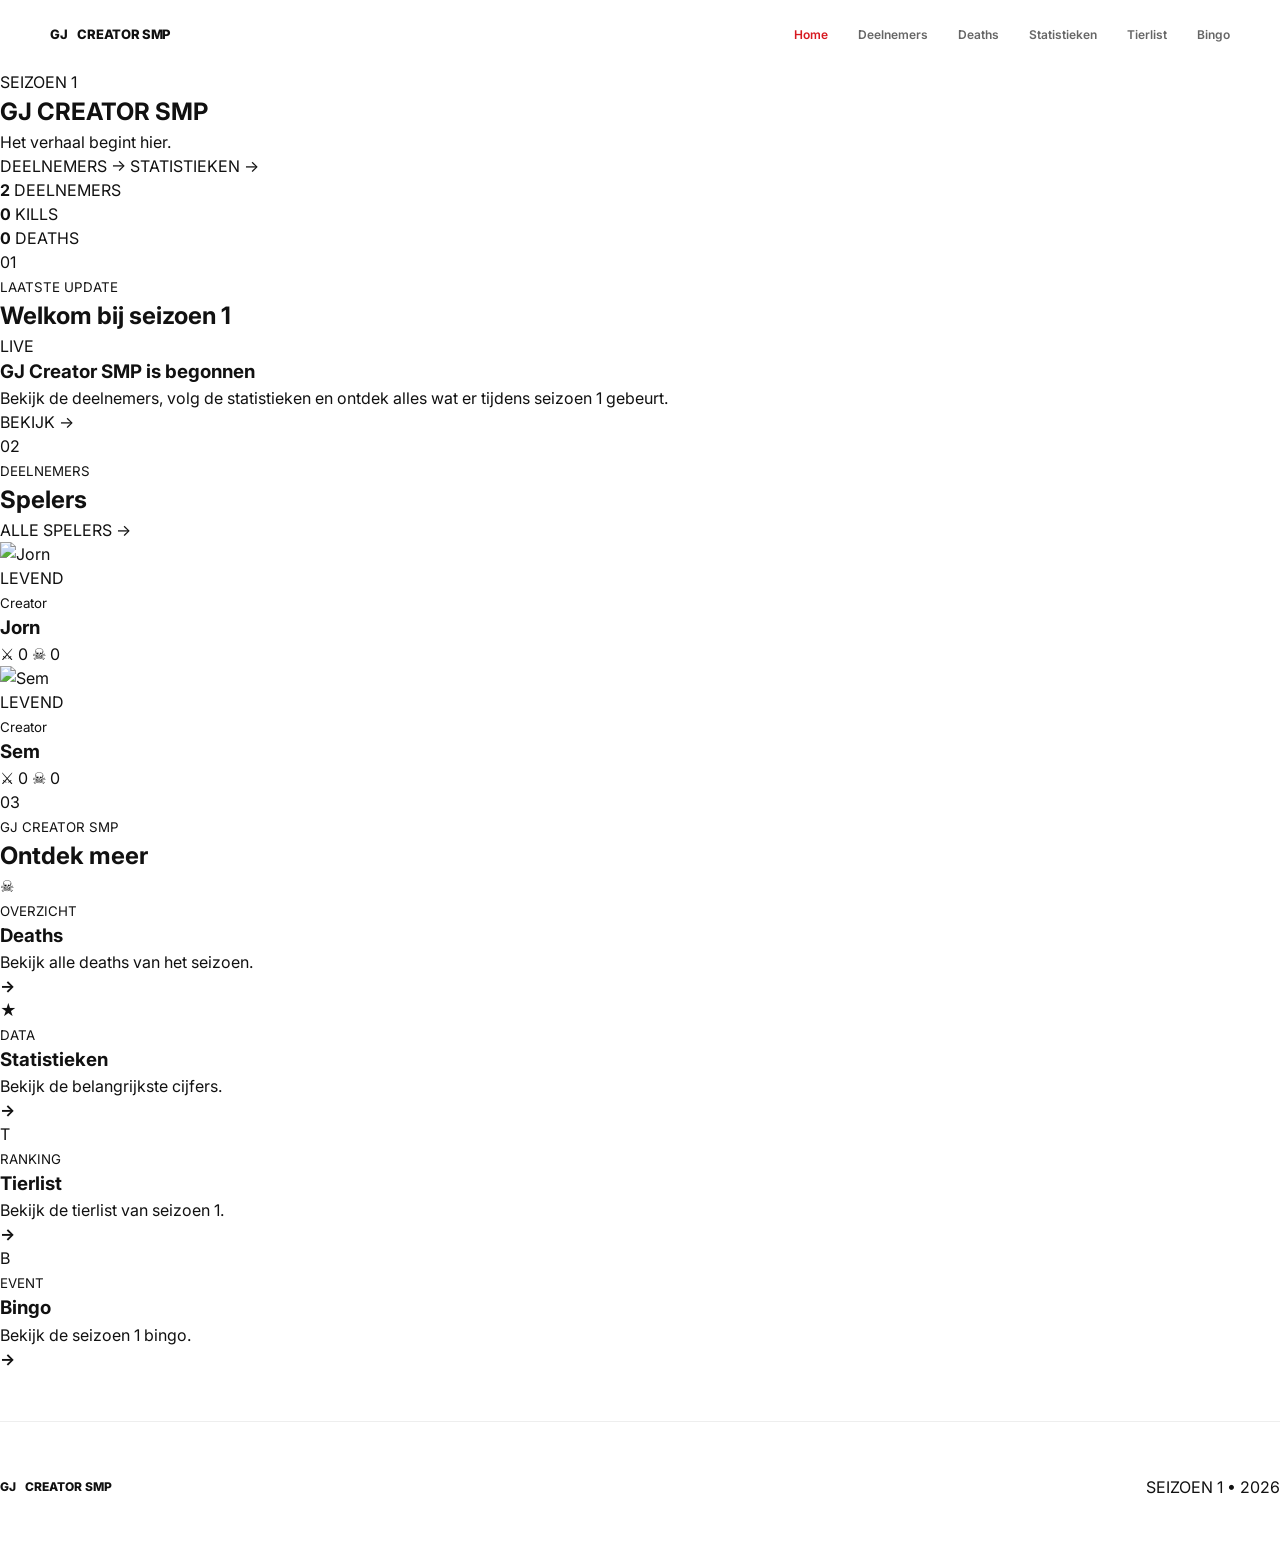
==== commit 3c6e2817: "Update index.html" ====
--- a/index.html
+++ b/index.html
@@ -8,23 +8,35 @@
 
     <link rel="preconnect" href="https://fonts.googleapis.com">
     <link rel="preconnect" href="https://fonts.gstatic.com" crossorigin>
-    <link href="https://fonts.googleapis.com/css2?family=Inter:wght@400;500;600;700;800&display=swap" rel="stylesheet">
+
+    <link
+        href="https://fonts.googleapis.com/css2?family=Inter:wght@400;500;600;700;800;900&display=swap"
+        rel="stylesheet"
+    >
 
     <link rel="stylesheet" href="style.css">
 </head>
 
 <body>
 
-    <!-- TOP -->
-    <header class="header">
+    <!-- =========================
+         HEADER
+    ========================== -->
+
+    <header class="site-header">
+
         <div class="header-inner">
 
             <a href="index.html" class="brand">
-                <span class="brand-mark">GJ</span>
-                <span class="brand-name">CREATOR SMP</span>
+                <span class="brand-logo">GJ</span>
+                <span class="brand-text">CREATOR SMP</span>
             </a>
 
-            <button class="menu-button" id="menuButton">
+            <button
+                class="menu-button"
+                id="menuButton"
+                aria-label="Menu openen"
+            >
                 <span></span>
                 <span></span>
                 <span></span>
@@ -33,405 +45,552 @@
             <nav class="navigation" id="navigation">
 
                 <a href="index.html" class="active">
-                    Startpagina
+                    Home
                 </a>
 
                 <a href="spelers.html">
                     Deelnemers
                 </a>
 
-                <a href="#deaths">
+                <a href="deaths.html">
                     Deaths
                 </a>
 
-                <a href="#statistieken">
+                <a href="statistieken.html">
                     Statistieken
                 </a>
 
-                <a href="#tierlist">
+                <a href="tierlist.html">
                     Tierlist
                 </a>
 
-                <a href="#bingo">
+                <a href="bingo.html">
                     Bingo
                 </a>
 
             </nav>
 
         </div>
+
     </header>
 
 
-    <!-- SEASON -->
-    <div class="season-bar">
-        <div class="container">
-            <span>SEIZOEN 1</span>
+    <!-- =========================
+         HERO
+    ========================== -->
+
+    <main>
+
+        <section class="home-hero">
+
+            <div class="hero-blue-glow"></div>
+            <div class="hero-red-glow"></div>
+
+            <div class="hero-content">
+
+                <div class="season-label">
+                    SEIZOEN 1
+                </div>
+
+                <h1>
+                    GJ
+                    <span>CREATOR SMP</span>
+                </h1>
+
+                <p>
+                    Het verhaal begint hier.
+                </p>
+
+                <div class="hero-buttons">
+
+                    <a
+                        href="spelers.html"
+                        class="button button-red"
+                    >
+                        DEELNEMERS
+                        <span>→</span>
+                    </a>
+
+                    <a
+                        href="statistieken.html"
+                        class="button button-blue"
+                    >
+                        STATISTIEKEN
+                        <span>→</span>
+                    </a>
+
+                </div>
+
+            </div>
+
+        </section>
+
+
+        <!-- =========================
+             STATS
+        ========================== -->
+
+        <section class="stats-bar">
+
+            <div class="stats-container">
+
+                <div class="stat-box">
+                    <strong id="playerCount">0</strong>
+                    <span>DEELNEMERS</span>
+                </div>
+
+                <div class="stat-divider"></div>
+
+                <div class="stat-box">
+                    <strong id="killCount">0</strong>
+                    <span>KILLS</span>
+                </div>
+
+                <div class="stat-divider"></div>
+
+                <div class="stat-box">
+                    <strong id="deathCount">0</strong>
+                    <span>DEATHS</span>
+                </div>
+
+            </div>
+
+        </section>
+
+
+        <!-- =========================
+             NIEUWS
+        ========================== -->
+
+        <section class="home-section">
+
+            <div class="section-container">
+
+                <div class="section-heading">
+
+                    <div class="section-number">
+                        01
+                    </div>
+
+                    <div>
+                        <small>
+                            LAATSTE UPDATE
+                        </small>
+
+                        <h2>
+                            Welkom bij seizoen 1
+                        </h2>
+                    </div>
+
+                </div>
+
+
+                <div class="announcement">
+
+                    <div class="announcement-content">
+
+                        <div class="live-label">
+                            <span></span>
+                            LIVE
+                        </div>
+
+                        <h3>
+                            GJ Creator SMP is begonnen
+                        </h3>
+
+                        <p>
+                            Bekijk de deelnemers, volg de statistieken
+                            en ontdek alles wat er tijdens seizoen 1 gebeurt.
+                        </p>
+
+                    </div>
+
+                    <a
+                        href="spelers.html"
+                        class="announcement-button"
+                    >
+                        BEKIJK →
+                    </a>
+
+                </div>
+
+            </div>
+
+        </section>
+
+
+        <!-- =========================
+             SPELERS
+        ========================== -->
+
+        <section class="home-section players-section">
+
+            <div class="section-container">
+
+                <div class="section-heading heading-with-link">
+
+                    <div class="heading-left">
+
+                        <div class="section-number">
+                            02
+                        </div>
+
+                        <div>
+                            <small>
+                                DEELNEMERS
+                            </small>
+
+                            <h2>
+                                Spelers
+                            </h2>
+                        </div>
+
+                    </div>
+
+                    <a
+                        href="spelers.html"
+                        class="section-link"
+                    >
+                        ALLE SPELERS →
+                    </a>
+
+                </div>
+
+
+                <div
+                    class="home-players"
+                    id="homePlayers"
+                ></div>
+
+            </div>
+
+        </section>
+
+
+        <!-- =========================
+             ONDERDELEN
+        ========================== -->
+
+        <section class="home-section">
+
+            <div class="section-container">
+
+                <div class="section-heading">
+
+                    <div class="section-number">
+                        03
+                    </div>
+
+                    <div>
+                        <small>
+                            GJ CREATOR SMP
+                        </small>
+
+                        <h2>
+                            Ontdek meer
+                        </h2>
+                    </div>
+
+                </div>
+
+
+                <div class="home-links">
+
+                    <a
+                        href="deaths.html"
+                        class="home-link-card red-card"
+                    >
+
+                        <div class="link-icon">
+                            ☠
+                        </div>
+
+                        <div class="link-content">
+                            <small>
+                                OVERZICHT
+                            </small>
+
+                            <h3>
+                                Deaths
+                            </h3>
+
+                            <p>
+                                Bekijk alle deaths van het seizoen.
+                            </p>
+                        </div>
+
+                        <strong>
+                            →
+                        </strong>
+
+                    </a>
+
+
+                    <a
+                        href="statistieken.html"
+                        class="home-link-card blue-card"
+                    >
+
+                        <div class="link-icon">
+                            ★
+                        </div>
+
+                        <div class="link-content">
+                            <small>
+                                DATA
+                            </small>
+
+                            <h3>
+                                Statistieken
+                            </h3>
+
+                            <p>
+                                Bekijk de belangrijkste cijfers.
+                            </p>
+                        </div>
+
+                        <strong>
+                            →
+                        </strong>
+
+                    </a>
+
+
+                    <a
+                        href="tierlist.html"
+                        class="home-link-card red-card"
+                    >
+
+                        <div class="link-icon">
+                            T
+                        </div>
+
+                        <div class="link-content">
+                            <small>
+                                RANKING
+                            </small>
+
+                            <h3>
+                                Tierlist
+                            </h3>
+
+                            <p>
+                                Bekijk de tierlist van seizoen 1.
+                            </p>
+                        </div>
+
+                        <strong>
+                            →
+                        </strong>
+
+                    </a>
+
+
+                    <a
+                        href="bingo.html"
+                        class="home-link-card blue-card"
+                    >
+
+                        <div class="link-icon">
+                            B
+                        </div>
+
+                        <div class="link-content">
+                            <small>
+                                EVENT
+                            </small>
+
+                            <h3>
+                                Bingo
+                            </h3>
+
+                            <p>
+                                Bekijk de seizoen 1 bingo.
+                            </p>
+                        </div>
+
+                        <strong>
+                            →
+                        </strong>
+
+                    </a>
+
+                </div>
+
+            </div>
+
+        </section>
+
+    </main>
+
+
+    <!-- =========================
+         FOOTER
+    ========================== -->
+
+    <footer class="footer">
+
+        <div class="footer-inner">
+
+            <div class="footer-brand">
+
+                <span class="footer-logo">
+                    GJ
+                </span>
+
+                <span>
+                    CREATOR SMP
+                </span>
+
+            </div>
+
+            <div class="footer-season">
+                SEIZOEN 1 • 2026
+            </div>
+
         </div>
-    </div>
-
-
-    <!-- HERO -->
-    <main>
-
-        <section class="hero">
-
-            <div class="container hero-container">
-
-                <div class="hero-label">
-                    GJ CREATOR SMP
-                </div>
-
-                <h1>
-                    GJ CreatorSMP
-                    <br>
-                    <span>Seizoen 1</span>
-                </h1>
-
-                <p class="hero-subtitle">
-                    Een nieuw Minecraft-verhaal begint.
-                </p>
-
-                <div class="hero-date">
-                    SEIZOEN 1 • 2026
-                </div>
-
-            </div>
-
-        </section>
-
-
-        <!-- ANNOUNCEMENT -->
-        <section class="announcement-section">
-
-            <div class="container">
-
-                <div class="section-label">
-                    Aankondiging
-                </div>
-
-                <div class="announcement-card">
-
-                    <div class="announcement-top">
-                        <span class="announcement-dot"></span>
-                        <span>LAATSTE UPDATE</span>
-                    </div>
-
-                    <h2>
-                        Welkom bij GJ Creator SMP
-                    </h2>
-
-                    <p>
-                        Seizoen 1 is begonnen. Bekijk de deelnemers,
-                        volg de gebeurtenissen en ontdek hoe het verhaal
-                        van de SMP zich ontwikkelt.
-                    </p>
-
-                    <div class="announcement-date">
-                        GJ CREATOR SMP • SEIZOEN 1
-                    </div>
-
-                </div>
-
-            </div>
-
-        </section>
-
-
-        <!-- PLAYERS -->
-        <section class="content-section">
-
-            <div class="container">
-
-                <div class="section-header">
-
-                    <div>
-                        <span class="small-title">
-                            DEELNEMERS
-                        </span>
-
-                        <h2>
-                            Deelnemers
-                        </h2>
-                    </div>
-
-                    <a href="spelers.html" class="view-all">
-                        Bekijk alle →
-                    </a>
-
-                </div>
-
-                <div class="players-preview" id="playersGrid"></div>
-
-            </div>
-
-        </section>
-
-
-        <!-- DEATHS -->
-        <section class="simple-section" id="deaths">
-
-            <div class="container">
-
-                <div class="section-header">
-
-                    <div>
-                        <span class="small-title">
-                            OVERZICHT
-                        </span>
-
-                        <h2>
-                            Deaths
-                        </h2>
-                    </div>
-
-                    <span class="coming">
-                        BINNENKORT
-                    </span>
-
-                </div>
-
-                <div class="empty-card">
-                    <strong id="deathCount">0</strong>
-                    <span>geregistreerde deaths</span>
-                </div>
-
-            </div>
-
-        </section>
-
-
-        <!-- STATISTICS -->
-        <section class="simple-section" id="statistieken">
-
-            <div class="container">
-
-                <div class="section-header">
-
-                    <div>
-                        <span class="small-title">
-                            OVERZICHT
-                        </span>
-
-                        <h2>
-                            Statistieken
-                        </h2>
-                    </div>
-
-                </div>
-
-                <div class="statistics-grid">
-
-                    <div class="stat-card">
-                        <span>SPELERS</span>
-                        <strong id="playerCount">0</strong>
-                    </div>
-
-                    <div class="stat-card">
-                        <span>KILLS</span>
-                        <strong id="killCount">0</strong>
-                    </div>
-
-                    <div class="stat-card">
-                        <span>DEATHS</span>
-                        <strong id="deathCount2">0</strong>
-                    </div>
-
-                </div>
-
-            </div>
-
-        </section>
-
-
-        <!-- TIERLIST -->
-        <section class="simple-section" id="tierlist">
-
-            <div class="container">
-
-                <div class="section-header">
-
-                    <div>
-                        <span class="small-title">
-                            COMMUNITY
-                        </span>
-
-                        <h2>
-                            Tierlist
-                        </h2>
-                    </div>
-
-                </div>
-
-                <div class="feature-card">
-                    <div class="feature-icon">
-                        T
-                    </div>
-
-                    <div>
-                        <h3>
-                            Creator SMP Tierlist
-                        </h3>
-
-                        <p>
-                            Bekijk binnenkort de community-tierlist
-                            van de spelers.
-                        </p>
-                    </div>
-                </div>
-
-            </div>
-
-        </section>
-
-
-        <!-- BINGO -->
-        <section class="simple-section" id="bingo">
-
-            <div class="container">
-
-                <div class="section-header">
-
-                    <div>
-                        <span class="small-title">
-                            EVENT
-                        </span>
-
-                        <h2>
-                            Bingo
-                        </h2>
-                    </div>
-
-                </div>
-
-                <div class="feature-card">
-
-                    <div class="feature-icon">
-                        B
-                    </div>
-
-                    <div>
-                        <h3>
-                            Seizoen 1 Bingo
-                        </h3>
-
-                        <p>
-                            Binnenkort beschikbaar.
-                        </p>
-                    </div>
-
-                </div>
-
-            </div>
-
-        </section>
-
-    </main>
-
-
-    <!-- FOOTER -->
-    <footer>
-
-        <div class="container footer-inner">
-
-            <div class="footer-brand">
-                <span class="brand-mark">GJ</span>
-                CREATOR SMP
-            </div>
-
-            <div class="footer-links">
-                <a href="index.html">Startpagina</a>
-                <a href="spelers.html">Deelnemers</a>
-            </div>
-
-            <div class="copyright">
-                © 2026 GJ Creator SMP
-            </div>
-
-        </div>
 
     </footer>
 
 
+    <!-- =========================
+         SPELERS DATABASE
+    ========================== -->
+
     <script src="spelers.js"></script>
 
+
+    <!-- =========================
+         PAGINA JAVASCRIPT
+    ========================== -->
+
     <script>
 
-        const playerCount = document.getElementById("playerCount");
-        const killCount = document.getElementById("killCount");
-        const deathCount = document.getElementById("deathCount");
-        const deathCount2 = document.getElementById("deathCount2");
-        const playersGrid = document.getElementById("playersGrid");
-
-        let kills = 0;
-        let deaths = 0;
+        /*
+         * STATISTIEKEN
+         */
+
+        let totalKills = 0;
+        let totalDeaths = 0;
 
         spelers.forEach(speler => {
-            kills += speler.kills || 0;
-            deaths += speler.deaths || 0;
+
+            totalKills += speler.kills || 0;
+            totalDeaths += speler.deaths || 0;
+
         });
 
-        playerCount.textContent = spelers.length;
-        killCount.textContent = kills;
-        deathCount.textContent = deaths;
-        deathCount2.textContent = deaths;
-
+        document.getElementById("playerCount").textContent =
+            spelers.length;
+
+        document.getElementById("killCount").textContent =
+            totalKills;
+
+        document.getElementById("deathCount").textContent =
+            totalDeaths;
+
+
+        /*
+         * SPELERS OP HOMEPAGE
+         */
+
+        const homePlayers =
+            document.getElementById("homePlayers");
 
         spelers.slice(0, 4).forEach(speler => {
 
-            const card = document.createElement("a");
-
-            card.href = "speler.html?id=" + speler.id;
-            card.className = "player-preview-card";
+            const card =
+                document.createElement("a");
+
+            card.href =
+                "speler.html?id=" +
+                encodeURIComponent(speler.id);
+
+            card.className =
+                "home-player-card";
 
             card.innerHTML = `
-                <div class="player-avatar">
+
+                <div class="home-player-skin">
+
                     <img
                         src="${speler.skin}"
                         alt="${speler.naam}"
                     >
-                </div>
-
-                <div class="player-preview-info">
-
-                    <span>
+
+                    <div class="home-player-status ${speler.status}">
+                        ${
+                            speler.status === "levend"
+                                ? "LEVEND"
+                                : "DOOD"
+                        }
+                    </div>
+
+                </div>
+
+                <div class="home-player-info">
+
+                    <small>
                         ${speler.rol}
-                    </span>
+                    </small>
 
                     <h3>
                         ${speler.naam}
                     </h3>
 
-                    <div class="player-status">
-                        <i class="${speler.status}"></i>
-                        ${speler.status === "levend" ? "Levend" : "Dood"}
-                    </div>
-
-                </div>
+                    <div class="home-player-stats">
+
+                        <span>
+                            ⚔ ${speler.kills || 0}
+                        </span>
+
+                        <span>
+                            ☠ ${speler.deaths || 0}
+                        </span>
+
+                    </div>
+
+                </div>
+
             `;
 
-            playersGrid.appendChild(card);
+            homePlayers.appendChild(card);
 
         });
 
 
-        /* MOBILE MENU */
-
-        const menuButton = document.getElementById("menuButton");
-        const navigation = document.getElementById("navigation");
+        /*
+         * MOBIEL MENU
+         */
+
+        const menuButton =
+            document.getElementById("menuButton");
+
+        const navigation =
+            document.getElementById("navigation");
 
         menuButton.addEventListener("click", () => {
+
             navigation.classList.toggle("open");
+
             menuButton.classList.toggle("open");
+
         });
 
-        document.querySelectorAll(".navigation a").forEach(link => {
-
-            link.addEventListener("click", () => {
-                navigation.classList.remove("open");
-                menuButton.classList.remove("open");
+
+        document
+            .querySelectorAll(".navigation a")
+            .forEach(link => {
+
+                link.addEventListener("click", () => {
+
+                    navigation.classList.remove("open");
+
+                    menuButton.classList.remove("open");
+
+                });
+
             });
-
-        });
 
     </script>
 
--- a/style.css
+++ b/style.css
@@ -1,7 +1,7 @@
 * {
+    box-sizing: border-box;
     margin: 0;
     padding: 0;
-    box-sizing: border-box;
 }
 
 html {
@@ -9,10 +9,10 @@
 }
 
 body {
-    background: #070707;
-    color: #ffffff;
-    font-family: Arial, sans-serif;
-    overflow-x: hidden;
+    font-family: "Inter", Arial, sans-serif;
+    background: #ffffff;
+    color: #111111;
+    line-height: 1.5;
 }
 
 a {
@@ -20,786 +20,589 @@
     text-decoration: none;
 }
 
-
-/* =========================
-   NAVBAR
-========================= */
-
-.topbar {
-    position: fixed;
+.container {
+    width: min(1180px, calc(100% - 40px));
+    margin: 0 auto;
+}
+
+
+/* =========================
+   HEADER
+========================= */
+
+.header {
+    position: sticky;
     top: 0;
+    z-index: 1000;
+
+    background: rgba(255, 255, 255, 0.96);
+    border-bottom: 1px solid #e8e8e8;
+
+    backdrop-filter: blur(12px);
+}
+
+.header-inner {
+    width: min(1180px, calc(100% - 40px));
+    min-height: 70px;
+    margin: auto;
+
+    display: flex;
+    align-items: center;
+    justify-content: space-between;
+}
+
+.brand {
+    display: flex;
+    align-items: center;
+    gap: 10px;
+
+    font-size: 13px;
+    font-weight: 800;
+    letter-spacing: -0.3px;
+}
+
+.brand-mark {
+    display: flex;
+    align-items: center;
+    justify-content: center;
+
+    width: 35px;
+    height: 35px;
+
+    border-radius: 9px;
+
+    background: #d71920;
+    color: white;
+
+    font-size: 11px;
+    font-weight: 800;
+}
+
+.brand-name {
+    white-space: nowrap;
+}
+
+
+/* =========================
+   NAVIGATION
+========================= */
+
+.navigation {
+    display: none;
+
+    position: absolute;
+    top: 70px;
     left: 0;
     width: 100%;
-    height: 76px;
-    z-index: 1000;
-
-    background: rgba(5, 5, 5, 0.92);
-    border-bottom: 1px solid rgba(255, 30, 30, 0.2);
-
-    backdrop-filter: blur(14px);
-}
-
-.nav-container {
-    width: min(1400px, 92%);
-    height: 100%;
-    margin: auto;
-
-    display: flex;
-    align-items: center;
+
+    padding: 15px 20px 20px;
+
+    background: white;
+    border-bottom: 1px solid #e5e5e5;
+}
+
+.navigation.open {
+    display: flex;
+    flex-direction: column;
+}
+
+.navigation a {
+    padding: 14px 5px;
+
+    color: #666;
+
+    font-size: 14px;
+    font-weight: 600;
+
+    border-bottom: 1px solid #f0f0f0;
+}
+
+.navigation a.active,
+.navigation a:hover {
+    color: #d71920;
+}
+
+.menu-button {
+    width: 42px;
+    height: 42px;
+
+    display: flex;
+    flex-direction: column;
+    justify-content: center;
+    align-items: center;
+    gap: 5px;
+
+    background: #f5f5f5;
+    border: 0;
+    border-radius: 10px;
+}
+
+.menu-button span {
+    width: 18px;
+    height: 2px;
+    background: #111;
+
+    transition: 0.2s;
+}
+
+.menu-button.open span:nth-child(1) {
+    transform: translateY(7px) rotate(45deg);
+}
+
+.menu-button.open span:nth-child(2) {
+    opacity: 0;
+}
+
+.menu-button.open span:nth-child(3) {
+    transform: translateY(-7px) rotate(-45deg);
+}
+
+
+/* =========================
+   SEASON BAR
+========================= */
+
+.season-bar {
+    border-bottom: 1px solid #eeeeee;
+    background: #fafafa;
+}
+
+.season-bar .container {
+    height: 45px;
+
+    display: flex;
+    align-items: center;
+}
+
+.season-bar span {
+    font-size: 11px;
+    font-weight: 700;
+    color: #777;
+    letter-spacing: 1px;
+}
+
+
+/* =========================
+   HERO
+========================= */
+
+.hero {
+    padding: 100px 0 90px;
+
+    background:
+        radial-gradient(
+            circle at 50% 20%,
+            rgba(215, 25, 32, 0.06),
+            transparent 40%
+        );
+}
+
+.hero-container {
+    text-align: center;
+}
+
+.hero-label {
+    margin-bottom: 20px;
+
+    color: #d71920;
+
+    font-size: 11px;
+    font-weight: 800;
+    letter-spacing: 2px;
+}
+
+.hero h1 {
+    font-size: clamp(42px, 10vw, 92px);
+    line-height: 0.98;
+    letter-spacing: -4px;
+    font-weight: 800;
+}
+
+.hero h1 span {
+    color: #d71920;
+}
+
+.hero-subtitle {
+    margin-top: 25px;
+
+    color: #777;
+
+    font-size: 16px;
+}
+
+.hero-date {
+    margin-top: 22px;
+
+    color: #aaa;
+
+    font-size: 10px;
+    font-weight: 700;
+    letter-spacing: 2px;
+}
+
+
+/* =========================
+   ANNOUNCEMENT
+========================= */
+
+.announcement-section {
+    padding: 20px 0 100px;
+}
+
+.section-label,
+.small-title {
+    display: block;
+
+    margin-bottom: 12px;
+
+    color: #999;
+
+    font-size: 10px;
+    font-weight: 800;
+    letter-spacing: 1.5px;
+    text-transform: uppercase;
+}
+
+.announcement-card {
+    padding: 30px;
+
+    border: 1px solid #e8e8e8;
+    border-radius: 14px;
+
+    background: #fafafa;
+}
+
+.announcement-top {
+    display: flex;
+    align-items: center;
+    gap: 8px;
+
+    margin-bottom: 20px;
+
+    color: #999;
+
+    font-size: 9px;
+    font-weight: 800;
+    letter-spacing: 1px;
+}
+
+.announcement-dot {
+    width: 7px;
+    height: 7px;
+
+    border-radius: 50%;
+
+    background: #d71920;
+}
+
+.announcement-card h2 {
+    font-size: clamp(24px, 5vw, 36px);
+    line-height: 1.1;
+}
+
+.announcement-card p {
+    max-width: 700px;
+
+    margin-top: 14px;
+
+    color: #666;
+    font-size: 14px;
+}
+
+.announcement-date {
+    margin-top: 25px;
+
+    color: #aaa;
+
+    font-size: 9px;
+    font-weight: 700;
+    letter-spacing: 1px;
+}
+
+
+/* =========================
+   CONTENT
+========================= */
+
+.content-section,
+.simple-section {
+    padding: 90px 0;
+
+    border-top: 1px solid #eeeeee;
+}
+
+.section-header {
+    display: flex;
+    align-items: flex-end;
     justify-content: space-between;
-}
-
-.logo {
-    font-family: "Orbitron", sans-serif;
-    font-size: 19px;
-    font-weight: 900;
-    letter-spacing: 1px;
-}
-
-.logo span,
-.footer-logo span {
-    color: #ff2020;
-}
-
-.desktop-nav {
-    display: none;
-    gap: 38px;
-}
-
-.desktop-nav a {
-    font-family: "Orbitron", sans-serif;
+    gap: 20px;
+
+    margin-bottom: 35px;
+}
+
+.section-header h2 {
+    font-size: clamp(28px, 6vw, 45px);
+    line-height: 1;
+    letter-spacing: -1.5px;
+}
+
+.view-all {
+    color: #d71920;
+
     font-size: 12px;
     font-weight: 700;
+}
+
+.coming {
+    color: #aaa;
+
+    font-size: 9px;
+    font-weight: 800;
     letter-spacing: 1px;
-    color: #aaa;
-    transition: 0.25s;
-}
-
-.desktop-nav a:hover,
-.desktop-nav a.active {
-    color: #ff2020;
-}
-
-.nav-button {
-    display: flex;
-    align-items: center;
+}
+
+
+/* =========================
+   PLAYERS
+========================= */
+
+.players-preview {
+    display: grid;
+    grid-template-columns: repeat(2, 1fr);
+    gap: 12px;
+}
+
+.player-preview-card {
+    overflow: hidden;
+
+    border: 1px solid #e7e7e7;
+    border-radius: 13px;
+
+    background: #fff;
+
+    transition: 0.2s;
+}
+
+.player-preview-card:hover {
+    transform: translateY(-3px);
+    border-color: #d71920;
+}
+
+.player-avatar {
+    height: 180px;
+
+    display: flex;
+    align-items: flex-end;
     justify-content: center;
 
-    padding: 12px 18px;
-
-    background: #e91515;
-
-    font-family: "Orbitron", sans-serif;
-    font-size: 10px;
-    font-weight: 800;
-
-    transition: 0.25s;
-}
-
-.nav-button:hover {
-    background: #ff3535;
-    transform: translateY(-2px);
-}
-
-
-/* =========================
-   HERO
-========================= */
-
-.hero {
-    position: relative;
-    min-height: 720px;
-
-    display: flex;
-    align-items: center;
-
-    padding: 120px 6% 80px;
-
-    background:
-        radial-gradient(
-            circle at 75% 40%,
-            rgba(255, 25, 25, 0.45),
-            transparent 30%
-        ),
-        radial-gradient(
-            circle at 20% 70%,
-            rgba(120, 0, 0, 0.35),
-            transparent 35%
-        ),
-        linear-gradient(
-            135deg,
-            #090000 0%,
-            #180000 45%,
-            #3b0505 100%
-        );
-
     overflow: hidden;
-}
-
-.hero::before {
-    content: "";
-    position: absolute;
-
-    width: 600px;
-    height: 600px;
-
-    right: -200px;
-    top: 80px;
-
-    border: 1px solid rgba(255, 40, 40, 0.15);
+
+    background: #f3f3f3;
+}
+
+.player-avatar img {
+    width: 130px;
+    height: 130px;
+
+    object-fit: contain;
+    image-rendering: pixelated;
+}
+
+.player-preview-info {
+    padding: 16px;
+}
+
+.player-preview-info > span {
+    color: #999;
+
+    font-size: 9px;
+    font-weight: 700;
+    text-transform: uppercase;
+}
+
+.player-preview-info h3 {
+    margin: 4px 0 10px;
+
+    font-size: 19px;
+}
+
+.player-status {
+    display: flex;
+    align-items: center;
+    gap: 6px;
+
+    color: #777;
+
+    font-size: 11px;
+}
+
+.player-status i {
+    width: 7px;
+    height: 7px;
+
     border-radius: 50%;
-
-    box-shadow:
-        0 0 100px rgba(255, 0, 0, 0.12),
-        inset 0 0 100px rgba(255, 0, 0, 0.08);
-}
-
-.hero-overlay {
-    position: absolute;
-    inset: 0;
-
-    background:
-        linear-gradient(
-            90deg,
-            rgba(0,0,0,0.8),
-            rgba(0,0,0,0.2)
-        );
-}
-
-.hero-content {
-    position: relative;
-    z-index: 2;
-
-    width: min(850px, 100%);
-}
-
-.season-label {
-    margin-bottom: 22px;
-
-    font-family: "Orbitron", sans-serif;
+}
+
+.player-status i.levend {
+    background: #2daa58;
+}
+
+.player-status i.dood {
+    background: #d71920;
+}
+
+
+/* =========================
+   SIMPLE CARDS
+========================= */
+
+.empty-card {
+    min-height: 150px;
+
+    display: flex;
+    flex-direction: column;
+    justify-content: center;
+
+    padding: 30px;
+
+    border: 1px solid #e7e7e7;
+    border-radius: 14px;
+
+    background: #fafafa;
+}
+
+.empty-card strong {
+    font-size: 48px;
+    font-weight: 800;
+}
+
+.empty-card span {
+    color: #888;
     font-size: 12px;
-    font-weight: 800;
-    letter-spacing: 3px;
-
-    color: #ff3b3b;
-}
-
-.season-label span {
-    color: #666;
-    margin: 0 8px;
-}
-
-.hero h1 {
-    font-family: "Orbitron", sans-serif;
-    font-size: clamp(45px, 11vw, 105px);
-    line-height: 0.88;
-    font-weight: 900;
-    letter-spacing: -4px;
-
-    text-shadow:
-        0 0 30px rgba(255, 0, 0, 0.2);
-}
-
-.hero h1 span {
-    color: #ff1b1b;
-}
-
-.hero p {
-    max-width: 620px;
-
-    margin-top: 30px;
-
-    color: #c0c0c0;
-
-    font-size: 16px;
-    line-height: 1.7;
-}
-
-.hero-buttons {
-    display: flex;
-    flex-wrap: wrap;
-    gap: 12px;
-
-    margin-top: 35px;
-}
-
-.primary-button,
-.secondary-button {
-    min-height: 52px;
-
-    display: inline-flex;
-    align-items: center;
-    justify-content: center;
-
-    padding: 0 22px;
-
-    font-family: "Orbitron", sans-serif;
-    font-size: 11px;
-    font-weight: 800;
-    letter-spacing: 0.5px;
-
-    transition: 0.25s;
-}
-
-.primary-button {
-    background: #ed1818;
-    box-shadow: 0 10px 35px rgba(255, 0, 0, 0.2);
-}
-
-.primary-button span {
-    margin-left: 25px;
-    font-size: 18px;
-}
-
-.primary-button:hover {
-    background: #ff3333;
-    transform: translateY(-3px);
-}
-
-.secondary-button {
-    border: 1px solid #444;
-    background: rgba(0, 0, 0, 0.4);
-}
-
-.secondary-button:hover {
-    border-color: #ff2020;
-    color: #ff2020;
-}
-
-.hero-scroll {
-    position: absolute;
-    bottom: 30px;
-    left: 6%;
-
-    display: flex;
-    align-items: center;
-    gap: 12px;
-
-    font-family: "Orbitron", sans-serif;
-    font-size: 8px;
-    letter-spacing: 2px;
-    color: #777;
-}
-
-.hero-scroll span {
-    width: 35px;
-    height: 1px;
-    background: #ff2020;
-}
-
-
-/* =========================
-   STATS
-========================= */
-
-.stats-section {
-    background: #0d0d0d;
-    border-top: 1px solid #222;
-    border-bottom: 1px solid #222;
-}
-
-.stats-container {
-    width: min(1100px, 90%);
-    margin: auto;
-
-    min-height: 130px;
-
-    display: flex;
-    align-items: center;
-    justify-content: space-around;
-}
-
-.stat {
-    text-align: center;
-}
-
-.stat strong {
-    display: block;
-
-    font-family: "Orbitron", sans-serif;
-    font-size: clamp(28px, 5vw, 45px);
-    color: #fff;
-}
-
-.stat span {
-    display: block;
-    margin-top: 7px;
-
-    font-family: "Orbitron", sans-serif;
-    font-size: 9px;
-    letter-spacing: 2px;
-    color: #777;
-}
-
-.stat-line {
-    width: 1px;
-    height: 45px;
-    background: #333;
-}
-
-
-/* =========================
-   SECTIONS
-========================= */
-
-.section {
-    width: min(1250px, 88%);
-    margin: auto;
-    padding: 120px 0;
-}
-
-.section-heading {
-    display: flex;
-    align-items: flex-end;
-    gap: 20px;
-
-    margin-bottom: 55px;
-}
-
-.section-heading > span {
-    font-family: "Orbitron", sans-serif;
-    font-size: 12px;
-    color: #ff2020;
-    padding-bottom: 8px;
-}
-
-.section-heading small {
-    font-family: "Orbitron", sans-serif;
-    font-size: 9px;
-    letter-spacing: 3px;
-    color: #777;
-}
-
-.section-heading h2 {
-    margin-top: 5px;
-
-    font-family: "Orbitron", sans-serif;
-    font-size: clamp(30px, 5vw, 55px);
-    font-weight: 900;
-}
-
-.heading-button {
-    margin-left: auto;
-
-    font-family: "Orbitron", sans-serif;
-    font-size: 10px;
-    font-weight: 800;
-    color: #ff2020;
-
-    transition: 0.2s;
-}
-
-.heading-button:hover {
-    color: #fff;
-}
-
-
-/* =========================
-   INTRO
-========================= */
-
-.intro-grid {
+}
+
+
+.statistics-grid {
     display: grid;
     grid-template-columns: 1fr;
-    gap: 40px;
-}
-
-.intro-text {
-    max-width: 700px;
-}
-
-.large-text {
-    font-size: clamp(21px, 3vw, 32px) !important;
-    color: #eee !important;
-}
-
-.intro-text p {
+    gap: 12px;
+}
+
+.stat-card {
+    padding: 25px;
+
+    border: 1px solid #e7e7e7;
+    border-radius: 14px;
+
+    background: #fafafa;
+}
+
+.stat-card span {
+    color: #999;
+
+    font-size: 9px;
+    font-weight: 800;
+    letter-spacing: 1px;
+}
+
+.stat-card strong {
+    display: block;
+
+    margin-top: 8px;
+
+    font-size: 42px;
+}
+
+
+/* =========================
+   FEATURE
+========================= */
+
+.feature-card {
+    display: flex;
+    align-items: center;
+    gap: 20px;
+
+    padding: 25px;
+
+    border: 1px solid #e7e7e7;
+    border-radius: 14px;
+
+    background: #fafafa;
+}
+
+.feature-icon {
+    width: 50px;
+    height: 50px;
+
+    flex-shrink: 0;
+
+    display: flex;
+    align-items: center;
+    justify-content: center;
+
+    border-radius: 12px;
+
+    background: #111;
+    color: #fff;
+
+    font-size: 17px;
+    font-weight: 800;
+}
+
+.feature-card h3 {
+    font-size: 18px;
+}
+
+.feature-card p {
+    margin-top: 4px;
+
     color: #888;
-    line-height: 1.8;
-    font-size: 15px;
-    margin-bottom: 25px;
-}
-
-.intro-text b {
-    color: #fff;
-}
-
-.text-button {
-    display: inline-block;
-
-    margin-top: 10px;
-
-    font-family: "Orbitron", sans-serif;
+
+    font-size: 13px;
+}
+
+
+/* =========================
+   FOOTER
+========================= */
+
+footer {
+    margin-top: 50px;
+
+    border-top: 1px solid #eeeeee;
+}
+
+.footer-inner {
+    min-height: 130px;
+
+    display: flex;
+    flex-direction: column;
+    align-items: flex-start;
+    justify-content: center;
+    gap: 15px;
+}
+
+.footer-brand {
+    display: flex;
+    align-items: center;
+    gap: 9px;
+
+    font-size: 12px;
+    font-weight: 800;
+}
+
+.footer-links {
+    display: flex;
+    gap: 20px;
+
+    color: #777;
+    font-size: 11px;
+}
+
+.copyright {
+    color: #aaa;
     font-size: 10px;
-    font-weight: 800;
-
-    color: #ff2020;
-}
-
-.intro-card {
-    min-height: 260px;
-
-    display: flex;
-    align-items: center;
-    justify-content: center;
-
-    position: relative;
-
-    background:
-        linear-gradient(
-            135deg,
-            #180000,
-            #080808
-        );
-
-    border: 1px solid #321010;
-
-    overflow: hidden;
-}
-
-.card-number {
-    position: absolute;
-
-    font-family: "Orbitron", sans-serif;
-    font-size: 170px;
-    font-weight: 900;
-
-    color: rgba(255, 20, 20, 0.08);
-}
-
-.card-info {
-    position: relative;
-    z-index: 2;
-
-    text-align: center;
-}
-
-.card-info span {
-    display: block;
-
-    font-family: "Orbitron", sans-serif;
-    font-size: 10px;
-    letter-spacing: 4px;
-    color: #777;
-}
-
-.card-info strong {
-    display: block;
-
-    margin-top: 5px;
-
-    font-family: "Orbitron", sans-serif;
-    font-size: 60px;
-    color: #ff2020;
-}
-
-
-/* =========================
-   PLAYERS
-========================= */
-
-.players-section {
-    padding-top: 60px;
-}
-
-.players-grid {
-    display: grid;
-    grid-template-columns: repeat(2, 1fr);
-    gap: 15px;
-}
-
-.player-card {
-    background: #111;
-    border: 1px solid #242424;
-
-    transition: 0.3s;
-
-    overflow: hidden;
-}
-
-.player-card:hover {
-    transform: translateY(-6px);
-    border-color: #d71919;
-
-    box-shadow:
-        0 15px 50px rgba(255, 0, 0, 0.12);
-}
-
-.player-image {
-    position: relative;
-
-    aspect-ratio: 1 / 1;
-
-    display: flex;
-    justify-content: center;
-    align-items: flex-end;
-
-    background:
-        radial-gradient(
-            circle at 50% 70%,
-            rgba(255, 20, 20, 0.25),
-            transparent 60%
-        ),
-        #171717;
-
-    overflow: hidden;
-}
-
-.player-image img {
-    width: 75%;
-    height: 75%;
-
-    object-fit: contain;
-
-    image-rendering: pixelated;
-
-    transition: 0.3s;
-}
-
-.player-card:hover .player-image img {
-    transform: scale(1.08);
-}
-
-.player-status {
-    position: absolute;
-    top: 12px;
-    left: 12px;
-
-    padding: 6px 8px;
-
-    font-family: "Orbitron", sans-serif;
-    font-size: 7px;
-    font-weight: 900;
-    letter-spacing: 1px;
-
-    background: #111;
-}
-
-.player-status.levend {
-    color: #48d26c;
-    border: 1px solid #276d3a;
-}
-
-.player-status.dood {
-    color: #ff3333;
-    border: 1px solid #7d2020;
-}
-
-.player-card-info {
-    padding: 18px;
-}
-
-.player-card-info > span {
-    font-family: "Orbitron", sans-serif;
-    font-size: 8px;
-    color: #777;
-    text-transform: uppercase;
-}
-
-.player-card-info h3 {
-    margin: 6px 0 15px;
-
-    font-family: "Orbitron", sans-serif;
-    font-size: 20px;
-}
-
-.player-stats {
-    display: flex;
-    gap: 15px;
-
-    color: #777;
-    font-size: 12px;
-}
-
-
-/* =========================
-   TIMELINE
-========================= */
-
-.timeline-section {
-    border-top: 1px solid #181818;
-}
-
-.timeline {
-    position: relative;
-
-    max-width: 900px;
-    margin-left: 20px;
-
-    border-left: 1px solid #333;
-}
-
-.timeline-item {
-    position: relative;
-
-    padding: 0 0 65px 45px;
-}
-
-.timeline-item:last-child {
-    padding-bottom: 0;
-}
-
-.timeline-dot {
-    position: absolute;
-
-    width: 12px;
-    height: 12px;
-
-    left: -6px;
-    top: 5px;
-
-    border-radius: 50%;
-    background: #333;
-    border: 3px solid #070707;
-}
-
-.timeline-item.active .timeline-dot {
-    background: #ff2020;
-    box-shadow: 0 0 18px rgba(255, 0, 0, 0.7);
-}
-
-.timeline-date {
-    margin-bottom: 10px;
-
-    font-family: "Orbitron", sans-serif;
-    font-size: 9px;
-    letter-spacing: 2px;
-    color: #ff2020;
-}
-
-.timeline-content {
-    padding: 25px;
-
-    background: #101010;
-    border: 1px solid #222;
-}
-
-.timeline-content span {
-    font-family: "Orbitron", sans-serif;
-    font-size: 8px;
-    color: #777;
-}
-
-.timeline-content h3 {
-    margin: 8px 0;
-
-    font-family: "Orbitron", sans-serif;
-    font-size: 20px;
-}
-
-.timeline-content p {
-    color: #777;
-    line-height: 1.6;
-    font-size: 13px;
-}
-
-
-/* =========================
-   DISCORD
-========================= */
-
-.discord-section {
-    padding: 80px 6%;
-
-    background:
-        linear-gradient(
-            135deg,
-            #210000,
-            #080808
-        );
-
-    border-top: 1px solid #361010;
-    border-bottom: 1px solid #361010;
-}
-
-.discord-inner {
-    width: min(1250px, 100%);
-    margin: auto;
-
-    display: flex;
-    align-items: center;
-    justify-content: space-between;
-    gap: 40px;
-}
-
-.discord-small {
-    font-family: "Orbitron", sans-serif;
-    font-size: 9px;
-    letter-spacing: 3px;
-    color: #ff2020;
-}
-
-.discord-inner h2 {
-    margin-top: 10px;
-
-    font-family: "Orbitron", sans-serif;
-    font-size: clamp(28px, 5vw, 50px);
-    line-height: 1;
-}
-
-.discord-inner p {
-    margin-top: 18px;
-
-    color: #888;
-    line-height: 1.6;
-}
-
-.discord-button {
-    flex-shrink: 0;
-
-    padding: 18px 28px;
-
-    background: #ed1818;
-
-    font-family: "Orbitron", sans-serif;
-    font-size: 10px;
-    font-weight: 900;
-
-    transition: 0.25s;
-}
-
-.discord-button span {
-    margin-left: 20px;
-}
-
-.discord-button:hover {
-    background: #ff3333;
-    transform: translateY(-3px);
-}
-
-
-/* =========================
-   FOOTER
-========================= */
-
-footer {
-    background: #050505;
-}
-
-.footer-inner {
-    width: min(1250px, 88%);
-    min-height: 100px;
-    margin: auto;
-
-    display: flex;
-    align-items: center;
-    justify-content: space-between;
-
-    gap: 20px;
-}
-
-.footer-logo {
-    font-family: "Orbitron", sans-serif;
-    font-size: 13px;
-    font-weight: 900;
-}
-
-.footer-season,
-.footer-copy {
-    font-family: "Orbitron", sans-serif;
-    font-size: 8px;
-    letter-spacing: 1px;
-    color: #555;
 }
 
 
@@ -807,102 +610,109 @@
    TABLET
 ========================= */
 
-@media (min-width: 600px) {
+@media (min-width: 650px) {
+
+    .players-preview {
+        grid-template-columns: repeat(3, 1fr);
+    }
+
+    .statistics-grid {
+        grid-template-columns: repeat(3, 1fr);
+    }
+
+    .footer-inner {
+        flex-direction: row;
+        align-items: center;
+        justify-content: space-between;
+    }
+}
+
+
+/* =========================
+   PC
+========================= */
+
+@media (min-width: 900px) {
+
+    .menu-button {
+        display: none;
+    }
+
+    .navigation {
+        position: static;
+
+        display: flex;
+        flex-direction: row;
+
+        width: auto;
+
+        padding: 0;
+
+        gap: 30px;
+
+        border: 0;
+    }
+
+    .navigation a {
+        padding: 5px 0;
+
+        border: 0;
+
+        font-size: 12px;
+    }
 
     .hero {
-        min-height: 780px;
-    }
-
-    .players-grid {
-        grid-template-columns: repeat(3, 1fr);
-    }
-
-    .intro-grid {
-        grid-template-columns: 1.5fr 1fr;
-        align-items: center;
-    }
-
-}
-
-
-/* =========================
-   PC / DESKTOP
-========================= */
-
-@media (min-width: 900px) {
-
-    .desktop-nav {
-        display: flex;
-    }
-
-    .nav-button {
-        display: none;
-    }
+        padding: 155px 0 135px;
+    }
+
+    .hero h1 {
+        font-size: 90px;
+    }
+
+    .hero-subtitle {
+        font-size: 18px;
+    }
+
+    .announcement-card {
+        padding: 45px;
+    }
+
+    .players-preview {
+        grid-template-columns: repeat(4, 1fr);
+        gap: 18px;
+    }
+
+    .player-avatar {
+        height: 230px;
+    }
+
+    .player-avatar img {
+        width: 165px;
+        height: 165px;
+    }
+
+    .content-section,
+    .simple-section {
+        padding: 110px 0;
+    }
+}
+
+
+/* =========================
+   LARGE PC
+========================= */
+
+@media (min-width: 1200px) {
 
     .hero {
-        min-height: 850px;
-
-        padding-left: 8%;
-        padding-right: 8%;
-    }
-
-    .hero-content {
-        padding-top: 40px;
-    }
-
-    .hero p {
-        font-size: 17px;
-    }
-
-    .players-grid {
-        grid-template-columns: repeat(4, 1fr);
-        gap: 20px;
-    }
-
-    .section {
-        padding-top: 150px;
-        padding-bottom: 150px;
-    }
-
-    .intro-card {
-        min-height: 350px;
-    }
-
-    .timeline {
-        margin-left: 100px;
-    }
-
-    .timeline-item {
-        display: grid;
-        grid-template-columns: 130px 1fr;
-        column-gap: 40px;
-        padding-left: 45px;
-    }
-
-    .timeline-date {
-        padding-top: 25px;
-    }
-
-}
-
-
-/* =========================
-   LARGE PC
-========================= */
-
-@media (min-width: 1300px) {
-
-    .hero {
-        padding-left: calc((100% - 1250px) / 2);
-        padding-right: calc((100% - 1250px) / 2);
+        padding: 190px 0 160px;
     }
 
     .hero h1 {
-        font-size: 110px;
-    }
-
-    .section {
-        width: min(1250px, 88%);
-    }
-
-}
+        font-size: 105px;
+    }
+
+    .announcement-section {
+        padding-bottom: 120px;
+    }
+}
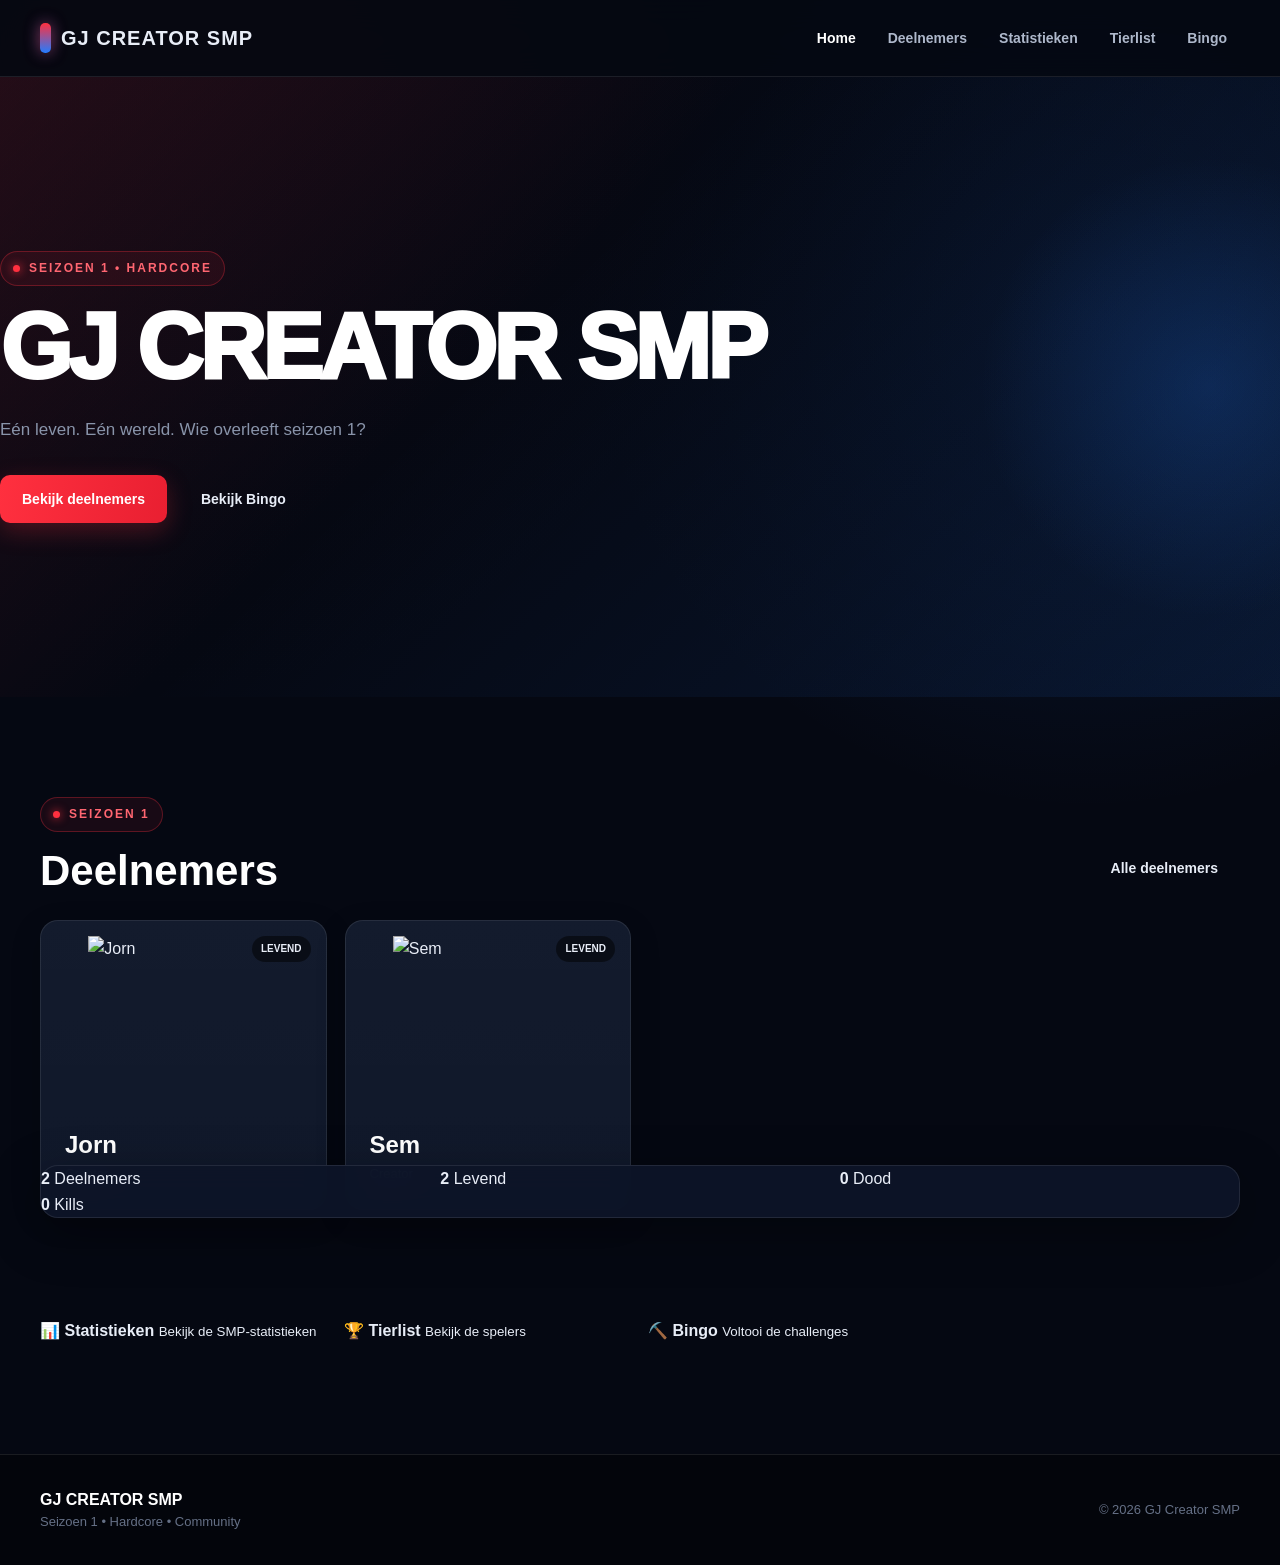
==== commit 67304847: "Update index.html" ====
--- a/index.html
+++ b/index.html
@@ -1,598 +1,468 @@
 <!DOCTYPE html>
 <html lang="nl">
+
 <head>
+
     <meta charset="UTF-8">
-    <meta name="viewport" content="width=device-width, initial-scale=1.0">
-
-    <title>GJ Creator SMP — Seizoen 1</title>
-
-    <link rel="preconnect" href="https://fonts.googleapis.com">
-    <link rel="preconnect" href="https://fonts.gstatic.com" crossorigin>
-
-    <link
-        href="https://fonts.googleapis.com/css2?family=Inter:wght@400;500;600;700;800;900&display=swap"
-        rel="stylesheet"
-    >
+
+    <meta
+        name="viewport"
+        content="width=device-width, initial-scale=1.0">
+
+    <title>GJ Creator SMP | Seizoen 1</title>
 
     <link rel="stylesheet" href="style.css">
+
 </head>
 
+
 <body>
 
-    <!-- =========================
-         HEADER
-    ========================== -->
-
-    <header class="site-header">
-
-        <div class="header-inner">
-
-            <a href="index.html" class="brand">
-                <span class="brand-logo">GJ</span>
-                <span class="brand-text">CREATOR SMP</span>
-            </a>
-
-            <button
-                class="menu-button"
-                id="menuButton"
-                aria-label="Menu openen"
-            >
-                <span></span>
-                <span></span>
-                <span></span>
-            </button>
-
-            <nav class="navigation" id="navigation">
-
-                <a href="index.html" class="active">
-                    Home
-                </a>
-
-                <a href="spelers.html">
-                    Deelnemers
-                </a>
-
-                <a href="deaths.html">
-                    Deaths
-                </a>
-
-                <a href="statistieken.html">
-                    Statistieken
-                </a>
-
-                <a href="tierlist.html">
-                    Tierlist
-                </a>
-
-                <a href="bingo.html">
-                    Bingo
-                </a>
-
-            </nav>
-
+
+<header class="site-header">
+
+    <div class="header-inner">
+
+        <a href="index.html" class="brand">
+            GJ CREATOR SMP
+        </a>
+
+
+        <button
+            class="menu-button"
+            id="menuButton">
+            ☰
+        </button>
+
+
+        <nav
+            class="navigation"
+            id="navigation">
+
+            <a href="index.html">
+                Home
+            </a>
+
+            <a href="spelers.html">
+                Deelnemers
+            </a>
+
+            <a href="statistieken.html">
+                Statistieken
+            </a>
+
+            <a href="tierlist.html">
+                Tierlist
+            </a>
+
+            <a href="bingo.html">
+                Bingo
+            </a>
+
+        </nav>
+
+    </div>
+
+</header>
+
+
+
+<main>
+
+
+<section class="home-hero">
+
+    <div class="hero-content">
+
+        <div class="hero-label">
+            SEIZOEN 1 • HARDCORE
         </div>
 
-    </header>
-
-
-    <!-- =========================
-         HERO
-    ========================== -->
-
-    <main>
-
-        <section class="home-hero">
-
-            <div class="hero-blue-glow"></div>
-            <div class="hero-red-glow"></div>
-
-            <div class="hero-content">
-
-                <div class="season-label">
-                    SEIZOEN 1
+
+        <h1>
+            GJ CREATOR SMP
+        </h1>
+
+
+        <p>
+            Eén leven. Eén wereld.
+            Wie overleeft seizoen 1?
+        </p>
+
+
+        <div class="hero-buttons">
+
+            <a
+                href="spelers.html"
+                class="button button-primary">
+
+                Bekijk deelnemers
+
+            </a>
+
+
+            <a
+                href="bingo.html"
+                class="button">
+
+                Bekijk Bingo
+
+            </a>
+
+        </div>
+
+    </div>
+
+</section>
+
+
+
+<section class="home-section">
+
+
+    <div class="section-heading">
+
+        <div>
+
+            <div class="hero-label">
+                SEIZOEN 1
+            </div>
+
+            <h2>
+                Deelnemers
+            </h2>
+
+        </div>
+
+
+        <a
+            href="spelers.html"
+            class="button">
+
+            Alle deelnemers
+
+        </a>
+
+    </div>
+
+
+
+    <div
+        class="home-players"
+        id="homePlayers">
+    </div>
+
+
+</section>
+
+
+
+<section class="stats-bar">
+
+
+    <div>
+
+        <strong id="playerCount">
+            0
+        </strong>
+
+        <span>
+            Deelnemers
+        </span>
+
+    </div>
+
+
+    <div>
+
+        <strong id="aliveCount">
+            0
+        </strong>
+
+        <span>
+            Levend
+        </span>
+
+    </div>
+
+
+    <div>
+
+        <strong id="deadCount">
+            0
+        </strong>
+
+        <span>
+            Dood
+        </span>
+
+    </div>
+
+
+    <div>
+
+        <strong id="killCount">
+            0
+        </strong>
+
+        <span>
+            Kills
+        </span>
+
+    </div>
+
+
+</section>
+
+
+
+<section class="home-section">
+
+
+    <div class="home-links">
+
+
+        <a href="statistieken.html">
+
+            <span>
+                📊
+            </span>
+
+            <strong>
+                Statistieken
+            </strong>
+
+            <small>
+                Bekijk de SMP-statistieken
+            </small>
+
+        </a>
+
+
+
+        <a href="tierlist.html">
+
+            <span>
+                🏆
+            </span>
+
+            <strong>
+                Tierlist
+            </strong>
+
+            <small>
+                Bekijk de spelers
+            </small>
+
+        </a>
+
+
+
+        <a href="bingo.html">
+
+            <span>
+                ⛏️
+            </span>
+
+            <strong>
+                Bingo
+            </strong>
+
+            <small>
+                Voltooi de challenges
+            </small>
+
+        </a>
+
+
+    </div>
+
+</section>
+
+
+</main>
+
+
+
+<footer class="site-footer">
+
+    <div class="footer-inner">
+
+        <div>
+
+            <div class="footer-brand">
+                GJ CREATOR SMP
+            </div>
+
+            <p>
+                Seizoen 1 • Hardcore • Community
+            </p>
+
+        </div>
+
+
+        <p>
+            © 2026 GJ Creator SMP
+        </p>
+
+    </div>
+
+</footer>
+
+
+
+<script src="spelers.js"></script>
+
+
+<script>
+
+
+const menuButton =
+    document.getElementById("menuButton");
+
+const navigation =
+    document.getElementById("navigation");
+
+
+menuButton.addEventListener(
+    "click",
+    () => {
+
+        navigation.classList.toggle("open");
+
+        menuButton.textContent =
+            navigation.classList.contains("open")
+                ? "✕"
+                : "☰";
+
+    }
+);
+
+
+
+const playerCount =
+    document.getElementById("playerCount");
+
+const aliveCount =
+    document.getElementById("aliveCount");
+
+const deadCount =
+    document.getElementById("deadCount");
+
+const killCount =
+    document.getElementById("killCount");
+
+
+
+playerCount.textContent =
+    spelers.length;
+
+
+
+aliveCount.textContent =
+    spelers.filter(
+        speler =>
+            speler.status === "levend"
+    ).length;
+
+
+
+deadCount.textContent =
+    spelers.filter(
+        speler =>
+            speler.status === "dood"
+    ).length;
+
+
+
+killCount.textContent =
+    spelers.reduce(
+        (total, speler) =>
+            total + (speler.kills || 0),
+        0
+    );
+
+
+
+const homePlayers =
+    document.getElementById("homePlayers");
+
+
+
+spelers.slice(0, 4).forEach(
+    speler => {
+
+
+        const card =
+            document.createElement("a");
+
+
+        card.href =
+            "speler.html?id=" +
+            encodeURIComponent(speler.id);
+
+
+        card.className =
+            "player-card";
+
+
+        const isAlive =
+            speler.status === "levend";
+
+
+        card.innerHTML = `
+
+            <div class="player-skin">
+
+                <img
+                    src="${speler.skin}"
+                    alt="${speler.naam}">
+
+            </div>
+
+
+            <div class="player-info">
+
+                <div class="player-status ${
+                    isAlive
+                        ? "alive"
+                        : "dead"
+                }">
+
+                    <span></span>
+
+                    ${
+                        isAlive
+                            ? "LEVEND"
+                            : "DOOD"
+                    }
+
                 </div>
 
-                <h1>
-                    GJ
-                    <span>CREATOR SMP</span>
-                </h1>
+
+                <h3>
+                    ${speler.naam}
+                </h3>
+
 
                 <p>
-                    Het verhaal begint hier.
+                    ${speler.rol}
                 </p>
 
-                <div class="hero-buttons">
-
-                    <a
-                        href="spelers.html"
-                        class="button button-red"
-                    >
-                        DEELNEMERS
-                        <span>→</span>
-                    </a>
-
-                    <a
-                        href="statistieken.html"
-                        class="button button-blue"
-                    >
-                        STATISTIEKEN
-                        <span>→</span>
-                    </a>
-
-                </div>
-
             </div>
 
-        </section>
-
-
-        <!-- =========================
-             STATS
-        ========================== -->
-
-        <section class="stats-bar">
-
-            <div class="stats-container">
-
-                <div class="stat-box">
-                    <strong id="playerCount">0</strong>
-                    <span>DEELNEMERS</span>
-                </div>
-
-                <div class="stat-divider"></div>
-
-                <div class="stat-box">
-                    <strong id="killCount">0</strong>
-                    <span>KILLS</span>
-                </div>
-
-                <div class="stat-divider"></div>
-
-                <div class="stat-box">
-                    <strong id="deathCount">0</strong>
-                    <span>DEATHS</span>
-                </div>
-
-            </div>
-
-        </section>
-
-
-        <!-- =========================
-             NIEUWS
-        ========================== -->
-
-        <section class="home-section">
-
-            <div class="section-container">
-
-                <div class="section-heading">
-
-                    <div class="section-number">
-                        01
-                    </div>
-
-                    <div>
-                        <small>
-                            LAATSTE UPDATE
-                        </small>
-
-                        <h2>
-                            Welkom bij seizoen 1
-                        </h2>
-                    </div>
-
-                </div>
-
-
-                <div class="announcement">
-
-                    <div class="announcement-content">
-
-                        <div class="live-label">
-                            <span></span>
-                            LIVE
-                        </div>
-
-                        <h3>
-                            GJ Creator SMP is begonnen
-                        </h3>
-
-                        <p>
-                            Bekijk de deelnemers, volg de statistieken
-                            en ontdek alles wat er tijdens seizoen 1 gebeurt.
-                        </p>
-
-                    </div>
-
-                    <a
-                        href="spelers.html"
-                        class="announcement-button"
-                    >
-                        BEKIJK →
-                    </a>
-
-                </div>
-
-            </div>
-
-        </section>
-
-
-        <!-- =========================
-             SPELERS
-        ========================== -->
-
-        <section class="home-section players-section">
-
-            <div class="section-container">
-
-                <div class="section-heading heading-with-link">
-
-                    <div class="heading-left">
-
-                        <div class="section-number">
-                            02
-                        </div>
-
-                        <div>
-                            <small>
-                                DEELNEMERS
-                            </small>
-
-                            <h2>
-                                Spelers
-                            </h2>
-                        </div>
-
-                    </div>
-
-                    <a
-                        href="spelers.html"
-                        class="section-link"
-                    >
-                        ALLE SPELERS →
-                    </a>
-
-                </div>
-
-
-                <div
-                    class="home-players"
-                    id="homePlayers"
-                ></div>
-
-            </div>
-
-        </section>
-
-
-        <!-- =========================
-             ONDERDELEN
-        ========================== -->
-
-        <section class="home-section">
-
-            <div class="section-container">
-
-                <div class="section-heading">
-
-                    <div class="section-number">
-                        03
-                    </div>
-
-                    <div>
-                        <small>
-                            GJ CREATOR SMP
-                        </small>
-
-                        <h2>
-                            Ontdek meer
-                        </h2>
-                    </div>
-
-                </div>
-
-
-                <div class="home-links">
-
-                    <a
-                        href="deaths.html"
-                        class="home-link-card red-card"
-                    >
-
-                        <div class="link-icon">
-                            ☠
-                        </div>
-
-                        <div class="link-content">
-                            <small>
-                                OVERZICHT
-                            </small>
-
-                            <h3>
-                                Deaths
-                            </h3>
-
-                            <p>
-                                Bekijk alle deaths van het seizoen.
-                            </p>
-                        </div>
-
-                        <strong>
-                            →
-                        </strong>
-
-                    </a>
-
-
-                    <a
-                        href="statistieken.html"
-                        class="home-link-card blue-card"
-                    >
-
-                        <div class="link-icon">
-                            ★
-                        </div>
-
-                        <div class="link-content">
-                            <small>
-                                DATA
-                            </small>
-
-                            <h3>
-                                Statistieken
-                            </h3>
-
-                            <p>
-                                Bekijk de belangrijkste cijfers.
-                            </p>
-                        </div>
-
-                        <strong>
-                            →
-                        </strong>
-
-                    </a>
-
-
-                    <a
-                        href="tierlist.html"
-                        class="home-link-card red-card"
-                    >
-
-                        <div class="link-icon">
-                            T
-                        </div>
-
-                        <div class="link-content">
-                            <small>
-                                RANKING
-                            </small>
-
-                            <h3>
-                                Tierlist
-                            </h3>
-
-                            <p>
-                                Bekijk de tierlist van seizoen 1.
-                            </p>
-                        </div>
-
-                        <strong>
-                            →
-                        </strong>
-
-                    </a>
-
-
-                    <a
-                        href="bingo.html"
-                        class="home-link-card blue-card"
-                    >
-
-                        <div class="link-icon">
-                            B
-                        </div>
-
-                        <div class="link-content">
-                            <small>
-                                EVENT
-                            </small>
-
-                            <h3>
-                                Bingo
-                            </h3>
-
-                            <p>
-                                Bekijk de seizoen 1 bingo.
-                            </p>
-                        </div>
-
-                        <strong>
-                            →
-                        </strong>
-
-                    </a>
-
-                </div>
-
-            </div>
-
-        </section>
-
-    </main>
-
-
-    <!-- =========================
-         FOOTER
-    ========================== -->
-
-    <footer class="footer">
-
-        <div class="footer-inner">
-
-            <div class="footer-brand">
-
-                <span class="footer-logo">
-                    GJ
-                </span>
-
-                <span>
-                    CREATOR SMP
-                </span>
-
-            </div>
-
-            <div class="footer-season">
-                SEIZOEN 1 • 2026
-            </div>
-
-        </div>
-
-    </footer>
-
-
-    <!-- =========================
-         SPELERS DATABASE
-    ========================== -->
-
-    <script src="spelers.js"></script>
-
-
-    <!-- =========================
-         PAGINA JAVASCRIPT
-    ========================== -->
-
-    <script>
-
-        /*
-         * STATISTIEKEN
-         */
-
-        let totalKills = 0;
-        let totalDeaths = 0;
-
-        spelers.forEach(speler => {
-
-            totalKills += speler.kills || 0;
-            totalDeaths += speler.deaths || 0;
-
-        });
-
-        document.getElementById("playerCount").textContent =
-            spelers.length;
-
-        document.getElementById("killCount").textContent =
-            totalKills;
-
-        document.getElementById("deathCount").textContent =
-            totalDeaths;
-
-
-        /*
-         * SPELERS OP HOMEPAGE
-         */
-
-        const homePlayers =
-            document.getElementById("homePlayers");
-
-        spelers.slice(0, 4).forEach(speler => {
-
-            const card =
-                document.createElement("a");
-
-            card.href =
-                "speler.html?id=" +
-                encodeURIComponent(speler.id);
-
-            card.className =
-                "home-player-card";
-
-            card.innerHTML = `
-
-                <div class="home-player-skin">
-
-                    <img
-                        src="${speler.skin}"
-                        alt="${speler.naam}"
-                    >
-
-                    <div class="home-player-status ${speler.status}">
-                        ${
-                            speler.status === "levend"
-                                ? "LEVEND"
-                                : "DOOD"
-                        }
-                    </div>
-
-                </div>
-
-                <div class="home-player-info">
-
-                    <small>
-                        ${speler.rol}
-                    </small>
-
-                    <h3>
-                        ${speler.naam}
-                    </h3>
-
-                    <div class="home-player-stats">
-
-                        <span>
-                            ⚔ ${speler.kills || 0}
-                        </span>
-
-                        <span>
-                            ☠ ${speler.deaths || 0}
-                        </span>
-
-                    </div>
-
-                </div>
-
-            `;
-
-            homePlayers.appendChild(card);
-
-        });
-
-
-        /*
-         * MOBIEL MENU
-         */
-
-        const menuButton =
-            document.getElementById("menuButton");
-
-        const navigation =
-            document.getElementById("navigation");
-
-        menuButton.addEventListener("click", () => {
-
-            navigation.classList.toggle("open");
-
-            menuButton.classList.toggle("open");
-
-        });
-
-
-        document
-            .querySelectorAll(".navigation a")
-            .forEach(link => {
-
-                link.addEventListener("click", () => {
-
-                    navigation.classList.remove("open");
-
-                    menuButton.classList.remove("open");
-
-                });
-
-            });
-
-    </script>
+        `;
+
+
+        homePlayers.appendChild(card);
+
+    }
+);
+
+
+</script>
+
 
 </body>
+
 </html>
--- a/style.css
+++ b/style.css
@@ -1,18 +1,62 @@
+/* ================================
+   GJ CREATOR SMP
+   STYLE.CSS — STAP 2
+   Rood + blauw thema
+================================ */
+
 * {
-    box-sizing: border-box;
     margin: 0;
     padding: 0;
-}
+    box-sizing: border-box;
+}
+
+:root {
+    --bg: #050812;
+    --bg-light: #0a1020;
+    --card: #0d1528;
+    --card-hover: #111d35;
+
+    --red: #ff303f;
+    --red-dark: #b91525;
+    --blue: #247cff;
+    --blue-light: #4da3ff;
+
+    --white: #ffffff;
+    --text: #e8edf7;
+    --muted: #8994aa;
+
+    --border: rgba(255, 255, 255, 0.09);
+    --shadow: 0 15px 50px rgba(0, 0, 0, 0.35);
+
+    --radius: 18px;
+}
+
+/* ================================
+   BASIS
+================================ */
 
 html {
     scroll-behavior: smooth;
 }
 
 body {
-    font-family: "Inter", Arial, sans-serif;
-    background: #ffffff;
-    color: #111111;
-    line-height: 1.5;
+    min-height: 100vh;
+    background:
+        radial-gradient(
+            circle at 15% 10%,
+            rgba(255, 48, 63, 0.13),
+            transparent 30%
+        ),
+        radial-gradient(
+            circle at 85% 20%,
+            rgba(36, 124, 255, 0.14),
+            transparent 30%
+        ),
+        var(--bg);
+
+    color: var(--text);
+    font-family: Arial, Helvetica, sans-serif;
+    line-height: 1.6;
 }
 
 a {
@@ -20,699 +64,967 @@
     text-decoration: none;
 }
 
-.container {
-    width: min(1180px, calc(100% - 40px));
-    margin: 0 auto;
-}
-
-
-/* =========================
+button {
+    font: inherit;
+}
+
+img {
+    max-width: 100%;
+    display: block;
+}
+
+/* ================================
    HEADER
-========================= */
-
-.header {
+================================ */
+
+.site-header {
     position: sticky;
     top: 0;
     z-index: 1000;
 
-    background: rgba(255, 255, 255, 0.96);
-    border-bottom: 1px solid #e8e8e8;
-
-    backdrop-filter: blur(12px);
+    background: rgba(5, 8, 18, 0.88);
+    backdrop-filter: blur(16px);
+    -webkit-backdrop-filter: blur(16px);
+
+    border-bottom: 1px solid var(--border);
 }
 
 .header-inner {
-    width: min(1180px, calc(100% - 40px));
-    min-height: 70px;
+    width: min(1200px, calc(100% - 32px));
+    min-height: 76px;
     margin: auto;
 
     display: flex;
     align-items: center;
     justify-content: space-between;
-}
+    gap: 25px;
+}
+
+/* ================================
+   LOGO
+================================ */
 
 .brand {
     display: flex;
     align-items: center;
     gap: 10px;
 
+    font-size: 20px;
+    font-weight: 900;
+    letter-spacing: 1px;
+    white-space: nowrap;
+}
+
+.brand::before {
+    content: "";
+    width: 11px;
+    height: 30px;
+
+    border-radius: 5px;
+
+    background: linear-gradient(
+        180deg,
+        var(--red),
+        var(--blue)
+    );
+
+    box-shadow:
+        0 0 15px rgba(255, 48, 63, 0.5),
+        0 0 15px rgba(36, 124, 255, 0.35);
+}
+
+.brand span {
+    background: linear-gradient(
+        90deg,
+        #ffffff,
+        #dbe7ff
+    );
+
+    -webkit-background-clip: text;
+    background-clip: text;
+    color: transparent;
+}
+
+/* ================================
+   NAVIGATIE
+================================ */
+
+.navigation {
+    display: flex;
+    align-items: center;
+    gap: 6px;
+}
+
+.navigation a {
+    padding: 10px 13px;
+
+    color: #aeb8cb;
+
+    font-size: 14px;
+    font-weight: 700;
+
+    border-radius: 9px;
+
+    transition:
+        color 0.2s ease,
+        background 0.2s ease,
+        transform 0.2s ease;
+}
+
+.navigation a:hover {
+    color: white;
+    background: rgba(255, 255, 255, 0.06);
+    transform: translateY(-1px);
+}
+
+.navigation a:first-child {
+    color: white;
+}
+
+/* ================================
+   MENU BUTTON
+================================ */
+
+.menu-button {
+    display: none;
+
+    width: 44px;
+    height: 44px;
+
+    border: 1px solid var(--border);
+    border-radius: 10px;
+
+    background: rgba(255, 255, 255, 0.04);
+    color: white;
+
+    cursor: pointer;
+    font-size: 22px;
+}
+
+/* ================================
+   HERO
+================================ */
+
+.home-hero {
+    position: relative;
+    overflow: hidden;
+
+    min-height: 620px;
+
+    display: flex;
+    align-items: center;
+
+    background:
+        linear-gradient(
+            90deg,
+            rgba(5, 8, 18, 0.98) 0%,
+            rgba(5, 8, 18, 0.85) 45%,
+            rgba(5, 8, 18, 0.45) 100%
+        );
+}
+
+.home-hero::before {
+    content: "";
+
+    position: absolute;
+    inset: 0;
+
+    background:
+        linear-gradient(
+            135deg,
+            rgba(255, 48, 63, 0.12),
+            transparent 40%,
+            rgba(36, 124, 255, 0.12)
+        );
+
+    pointer-events: none;
+}
+
+.home-hero::after {
+    content: "";
+
+    position: absolute;
+
+    width: 500px;
+    height: 500px;
+
+    right: -180px;
+    top: 50%;
+
+    transform: translateY(-50%);
+
+    border-radius: 50%;
+
+    background:
+        radial-gradient(
+            circle,
+            rgba(36, 124, 255, 0.18),
+            transparent 65%
+        );
+
+    pointer-events: none;
+}
+
+.home-hero > * {
+    position: relative;
+    z-index: 2;
+}
+
+.home-hero-content {
+    width: min(1200px, calc(100% - 32px));
+    margin: auto;
+    padding: 100px 0;
+}
+
+.hero-label {
+    display: inline-flex;
+    align-items: center;
+    gap: 9px;
+
+    margin-bottom: 18px;
+    padding: 7px 12px;
+
+    border: 1px solid rgba(255, 48, 63, 0.3);
+    border-radius: 999px;
+
+    background: rgba(255, 48, 63, 0.08);
+
+    color: #ff6671;
+
+    font-size: 12px;
+    font-weight: 900;
+    letter-spacing: 2px;
+}
+
+.hero-label::before {
+    content: "";
+
+    width: 7px;
+    height: 7px;
+
+    border-radius: 50%;
+
+    background: var(--red);
+    box-shadow: 0 0 10px var(--red);
+}
+
+.home-hero h1 {
+    max-width: 850px;
+
+    font-size: clamp(46px, 8vw, 92px);
+    line-height: 0.95;
+
+    font-weight: 1000;
+    letter-spacing: -4px;
+
+    color: white;
+
+    text-transform: uppercase;
+}
+
+.home-hero h1 span {
+    background:
+        linear-gradient(
+            90deg,
+            var(--red),
+            #ff5361 35%,
+            var(--blue-light) 80%
+        );
+
+    -webkit-background-clip: text;
+    background-clip: text;
+    color: transparent;
+}
+
+.home-hero p {
+    max-width: 650px;
+
+    margin-top: 25px;
+
+    color: var(--muted);
+
+    font-size: 17px;
+}
+
+/* ================================
+   BUTTONS
+================================ */
+
+.hero-buttons {
+    display: flex;
+    flex-wrap: wrap;
+    gap: 12px;
+
+    margin-top: 32px;
+}
+
+.button {
+    display: inline-flex;
+    align-items: center;
+    justify-content: center;
+
+    min-height: 48px;
+    padding: 0 22px;
+
+    border-radius: 10px;
+
+    font-size: 14px;
+    font-weight: 900;
+
+    cursor: pointer;
+
+    transition:
+        transform 0.2s ease,
+        box-shadow 0.2s ease,
+        background 0.2s ease;
+}
+
+.button:hover {
+    transform: translateY(-2px);
+}
+
+.button-primary {
+    background: linear-gradient(
+        100deg,
+        var(--red),
+        #e91f31
+    );
+
+    color: white;
+
+    box-shadow:
+        0 8px 25px rgba(255, 48, 63, 0.25);
+}
+
+.button-primary:hover {
+    box-shadow:
+        0 12px 35px rgba(255, 48, 63, 0.4);
+}
+
+.button-secondary {
+    border: 1px solid rgba(36, 124, 255, 0.4);
+
+    background: rgba(36, 124, 255, 0.08);
+
+    color: #7db8ff;
+}
+
+.button-secondary:hover {
+    background: rgba(36, 124, 255, 0.16);
+}
+
+/* ================================
+   STATS BAR
+================================ */
+
+.stats-bar {
+    width: min(1200px, calc(100% - 32px));
+
+    margin: -45px auto 0;
+
+    position: relative;
+    z-index: 10;
+
+    display: grid;
+    grid-template-columns: repeat(3, 1fr);
+
+    background: rgba(13, 21, 40, 0.94);
+
+    border: 1px solid var(--border);
+    border-radius: var(--radius);
+
+    box-shadow: var(--shadow);
+
+    backdrop-filter: blur(14px);
+}
+
+.stat {
+    padding: 25px;
+    text-align: center;
+
+    border-right: 1px solid var(--border);
+}
+
+.stat:last-child {
+    border-right: none;
+}
+
+.stat strong {
+    display: block;
+
+    font-size: 30px;
+    line-height: 1;
+
+    color: white;
+}
+
+.stat span {
+    display: block;
+
+    margin-top: 8px;
+
+    color: var(--muted);
+
+    font-size: 12px;
+    font-weight: 800;
+
+    text-transform: uppercase;
+    letter-spacing: 1px;
+}
+
+/* ================================
+   SECTIONS
+================================ */
+
+.home-section {
+    width: min(1200px, calc(100% - 32px));
+
+    margin: 100px auto 0;
+}
+
+.section-heading {
+    display: flex;
+    align-items: end;
+    justify-content: space-between;
+    gap: 20px;
+
+    margin-bottom: 28px;
+}
+
+.section-heading h2 {
+    font-size: clamp(27px, 4vw, 42px);
+    line-height: 1;
+
+    color: white;
+}
+
+.section-heading p {
+    margin-top: 8px;
+
+    color: var(--muted);
+}
+
+/* ================================
+   PLAYER CARDS
+================================ */
+
+.home-players {
+    display: grid;
+    grid-template-columns: repeat(4, 1fr);
+    gap: 18px;
+}
+
+.player-card {
+    position: relative;
+    overflow: hidden;
+
+    min-height: 290px;
+
+    padding: 24px;
+
+    display: flex;
+    flex-direction: column;
+    justify-content: flex-end;
+
+    border: 1px solid var(--border);
+    border-radius: var(--radius);
+
+    background:
+        linear-gradient(
+            180deg,
+            rgba(255, 255, 255, 0.025),
+            rgba(255, 255, 255, 0.01)
+        ),
+        var(--card);
+
+    box-shadow: 0 10px 30px rgba(0, 0, 0, 0.2);
+
+    transition:
+        transform 0.25s ease,
+        border-color 0.25s ease,
+        box-shadow 0.25s ease;
+}
+
+.player-card:hover {
+    transform: translateY(-6px);
+
+    border-color: rgba(36, 124, 255, 0.45);
+
+    box-shadow:
+        0 18px 45px rgba(0, 0, 0, 0.35),
+        0 0 30px rgba(36, 124, 255, 0.08);
+}
+
+.player-card img {
+    position: absolute;
+
+    width: 190px;
+    height: 190px;
+
+    object-fit: contain;
+
+    left: 50%;
+    top: 15px;
+
+    transform: translateX(-50%);
+
+    transition: transform 0.25s ease;
+}
+
+.player-card:hover img {
+    transform:
+        translateX(-50%)
+        translateY(-6px)
+        scale(1.04);
+}
+
+.player-card h3 {
+    position: relative;
+    z-index: 2;
+
+    font-size: 24px;
+    color: white;
+}
+
+.player-card p {
+    position: relative;
+    z-index: 2;
+
+    color: var(--muted);
     font-size: 13px;
-    font-weight: 800;
-    letter-spacing: -0.3px;
-}
-
-.brand-mark {
+}
+
+.player-status {
+    position: absolute;
+
+    top: 15px;
+    right: 15px;
+
+    z-index: 3;
+
+    padding: 5px 9px;
+
+    border-radius: 999px;
+
+    background: rgba(0, 0, 0, 0.5);
+
+    font-size: 10px;
+    font-weight: 900;
+
+    text-transform: uppercase;
+}
+
+/* ================================
+   LINK CARDS
+================================ */
+
+.home-links {
+    display: grid;
+    grid-template-columns: repeat(4, 1fr);
+
+    gap: 16px;
+
+    margin-top: 20px;
+}
+
+.home-link {
+    min-height: 150px;
+
+    padding: 25px;
+
+    display: flex;
+    flex-direction: column;
+    justify-content: space-between;
+
+    border: 1px solid var(--border);
+    border-radius: var(--radius);
+
+    background: var(--card);
+
+    transition:
+        transform 0.2s ease,
+        background 0.2s ease,
+        border-color 0.2s ease;
+}
+
+.home-link:hover {
+    transform: translateY(-5px);
+
+    background: var(--card-hover);
+
+    border-color: rgba(255, 48, 63, 0.35);
+}
+
+.home-link .icon {
+    width: 42px;
+    height: 42px;
+
     display: flex;
     align-items: center;
     justify-content: center;
 
-    width: 35px;
-    height: 35px;
-
-    border-radius: 9px;
-
-    background: #d71920;
-    color: white;
-
-    font-size: 11px;
-    font-weight: 800;
-}
-
-.brand-name {
-    white-space: nowrap;
-}
-
-
-/* =========================
-   NAVIGATION
-========================= */
-
-.navigation {
-    display: none;
+    border-radius: 10px;
+
+    background:
+        linear-gradient(
+            135deg,
+            rgba(255, 48, 63, 0.15),
+            rgba(36, 124, 255, 0.15)
+        );
+
+    font-size: 20px;
+}
+
+.home-link h3 {
+    margin-top: 20px;
+
+    color: white;
+    font-size: 17px;
+}
+
+.home-link p {
+    color: var(--muted);
+    font-size: 12px;
+}
+
+/* ================================
+   NIEUWS / ANNOUNCEMENT
+================================ */
+
+.announcement {
+    position: relative;
+    overflow: hidden;
+
+    padding: 35px;
+
+    border: 1px solid rgba(255, 48, 63, 0.25);
+    border-radius: var(--radius);
+
+    background:
+        linear-gradient(
+            110deg,
+            rgba(255, 48, 63, 0.09),
+            rgba(36, 124, 255, 0.08)
+        );
+}
+
+.announcement::after {
+    content: "";
 
     position: absolute;
-    top: 70px;
-    left: 0;
-    width: 100%;
-
-    padding: 15px 20px 20px;
-
-    background: white;
-    border-bottom: 1px solid #e5e5e5;
-}
-
-.navigation.open {
-    display: flex;
-    flex-direction: column;
-}
-
-.navigation a {
-    padding: 14px 5px;
-
-    color: #666;
-
-    font-size: 14px;
-    font-weight: 600;
-
-    border-bottom: 1px solid #f0f0f0;
-}
-
-.navigation a.active,
-.navigation a:hover {
-    color: #d71920;
-}
-
-.menu-button {
-    width: 42px;
-    height: 42px;
-
-    display: flex;
-    flex-direction: column;
-    justify-content: center;
-    align-items: center;
-    gap: 5px;
-
-    background: #f5f5f5;
-    border: 0;
-    border-radius: 10px;
-}
-
-.menu-button span {
-    width: 18px;
-    height: 2px;
-    background: #111;
-
-    transition: 0.2s;
-}
-
-.menu-button.open span:nth-child(1) {
-    transform: translateY(7px) rotate(45deg);
-}
-
-.menu-button.open span:nth-child(2) {
-    opacity: 0;
-}
-
-.menu-button.open span:nth-child(3) {
-    transform: translateY(-7px) rotate(-45deg);
-}
-
-
-/* =========================
-   SEASON BAR
-========================= */
-
-.season-bar {
-    border-bottom: 1px solid #eeeeee;
-    background: #fafafa;
-}
-
-.season-bar .container {
-    height: 45px;
+
+    width: 250px;
+    height: 250px;
+
+    right: -100px;
+    top: -100px;
+
+    border-radius: 50%;
+
+    background: rgba(36, 124, 255, 0.12);
+    filter: blur(30px);
+}
+
+.announcement h2 {
+    position: relative;
+    z-index: 2;
+
+    font-size: 28px;
+    color: white;
+}
+
+.announcement p {
+    position: relative;
+    z-index: 2;
+
+    max-width: 700px;
+
+    margin-top: 10px;
+
+    color: var(--muted);
+}
+
+/* ================================
+   FOOTER
+================================ */
+
+.site-footer {
+    margin-top: 110px;
+
+    border-top: 1px solid var(--border);
+
+    background: #03050b;
+}
+
+.footer-inner {
+    width: min(1200px, calc(100% - 32px));
+
+    min-height: 110px;
+
+    margin: auto;
 
     display: flex;
     align-items: center;
-}
-
-.season-bar span {
-    font-size: 11px;
-    font-weight: 700;
-    color: #777;
-    letter-spacing: 1px;
-}
-
-
-/* =========================
-   HERO
-========================= */
-
-.hero {
-    padding: 100px 0 90px;
-
-    background:
-        radial-gradient(
-            circle at 50% 20%,
-            rgba(215, 25, 32, 0.06),
-            transparent 40%
-        );
-}
-
-.hero-container {
-    text-align: center;
-}
-
-.hero-label {
-    margin-bottom: 20px;
-
-    color: #d71920;
-
-    font-size: 11px;
-    font-weight: 800;
-    letter-spacing: 2px;
-}
-
-.hero h1 {
-    font-size: clamp(42px, 10vw, 92px);
-    line-height: 0.98;
-    letter-spacing: -4px;
-    font-weight: 800;
-}
-
-.hero h1 span {
-    color: #d71920;
-}
-
-.hero-subtitle {
-    margin-top: 25px;
-
-    color: #777;
-
-    font-size: 16px;
-}
-
-.hero-date {
-    margin-top: 22px;
-
-    color: #aaa;
-
-    font-size: 10px;
-    font-weight: 700;
-    letter-spacing: 2px;
-}
-
-
-/* =========================
-   ANNOUNCEMENT
-========================= */
-
-.announcement-section {
-    padding: 20px 0 100px;
-}
-
-.section-label,
-.small-title {
-    display: block;
-
-    margin-bottom: 12px;
-
-    color: #999;
-
-    font-size: 10px;
-    font-weight: 800;
-    letter-spacing: 1.5px;
-    text-transform: uppercase;
-}
-
-.announcement-card {
-    padding: 30px;
-
-    border: 1px solid #e8e8e8;
-    border-radius: 14px;
-
-    background: #fafafa;
-}
-
-.announcement-top {
-    display: flex;
-    align-items: center;
-    gap: 8px;
-
-    margin-bottom: 20px;
-
-    color: #999;
-
-    font-size: 9px;
-    font-weight: 800;
-    letter-spacing: 1px;
-}
-
-.announcement-dot {
-    width: 7px;
-    height: 7px;
-
-    border-radius: 50%;
-
-    background: #d71920;
-}
-
-.announcement-card h2 {
-    font-size: clamp(24px, 5vw, 36px);
-    line-height: 1.1;
-}
-
-.announcement-card p {
+    justify-content: space-between;
+
+    gap: 20px;
+}
+
+.footer-inner p {
+    color: #657086;
+    font-size: 13px;
+}
+
+.footer-brand {
+    color: white;
+    font-weight: 900;
+}
+
+/* ================================
+   ALGEMENE PAGINA'S
+================================ */
+
+.page-container {
+    width: min(1200px, calc(100% - 32px));
+
+    margin: auto;
+    padding: 80px 0;
+}
+
+.page-title {
+    margin-bottom: 10px;
+
+    font-size: clamp(38px, 6vw, 65px);
+    line-height: 1;
+
+    color: white;
+}
+
+.page-description {
     max-width: 700px;
 
-    margin-top: 14px;
-
-    color: #666;
-    font-size: 14px;
-}
-
-.announcement-date {
-    margin-top: 25px;
-
-    color: #aaa;
-
-    font-size: 9px;
-    font-weight: 700;
-    letter-spacing: 1px;
-}
-
-
-/* =========================
-   CONTENT
-========================= */
-
-.content-section,
-.simple-section {
-    padding: 90px 0;
-
-    border-top: 1px solid #eeeeee;
-}
-
-.section-header {
-    display: flex;
-    align-items: flex-end;
-    justify-content: space-between;
-    gap: 20px;
-
-    margin-bottom: 35px;
-}
-
-.section-header h2 {
-    font-size: clamp(28px, 6vw, 45px);
-    line-height: 1;
-    letter-spacing: -1.5px;
-}
-
-.view-all {
-    color: #d71920;
-
-    font-size: 12px;
-    font-weight: 700;
-}
-
-.coming {
-    color: #aaa;
-
-    font-size: 9px;
-    font-weight: 800;
-    letter-spacing: 1px;
-}
-
-
-/* =========================
-   PLAYERS
-========================= */
-
-.players-preview {
-    display: grid;
-    grid-template-columns: repeat(2, 1fr);
-    gap: 12px;
-}
-
-.player-preview-card {
-    overflow: hidden;
-
-    border: 1px solid #e7e7e7;
-    border-radius: 13px;
-
-    background: #fff;
-
-    transition: 0.2s;
-}
-
-.player-preview-card:hover {
-    transform: translateY(-3px);
-    border-color: #d71920;
-}
-
-.player-avatar {
-    height: 180px;
-
-    display: flex;
-    align-items: flex-end;
-    justify-content: center;
-
-    overflow: hidden;
-
-    background: #f3f3f3;
-}
-
-.player-avatar img {
-    width: 130px;
-    height: 130px;
-
-    object-fit: contain;
-    image-rendering: pixelated;
-}
-
-.player-preview-info {
-    padding: 16px;
-}
-
-.player-preview-info > span {
-    color: #999;
-
-    font-size: 9px;
-    font-weight: 700;
-    text-transform: uppercase;
-}
-
-.player-preview-info h3 {
-    margin: 4px 0 10px;
-
-    font-size: 19px;
-}
-
-.player-status {
-    display: flex;
-    align-items: center;
-    gap: 6px;
-
-    color: #777;
-
-    font-size: 11px;
-}
-
-.player-status i {
-    width: 7px;
-    height: 7px;
-
-    border-radius: 50%;
-}
-
-.player-status i.levend {
-    background: #2daa58;
-}
-
-.player-status i.dood {
-    background: #d71920;
-}
-
-
-/* =========================
-   SIMPLE CARDS
-========================= */
-
-.empty-card {
-    min-height: 150px;
-
-    display: flex;
-    flex-direction: column;
-    justify-content: center;
-
-    padding: 30px;
-
-    border: 1px solid #e7e7e7;
-    border-radius: 14px;
-
-    background: #fafafa;
-}
-
-.empty-card strong {
-    font-size: 48px;
-    font-weight: 800;
-}
-
-.empty-card span {
-    color: #888;
-    font-size: 12px;
-}
-
-
-.statistics-grid {
-    display: grid;
-    grid-template-columns: 1fr;
-    gap: 12px;
-}
-
-.stat-card {
-    padding: 25px;
-
-    border: 1px solid #e7e7e7;
-    border-radius: 14px;
-
-    background: #fafafa;
-}
-
-.stat-card span {
-    color: #999;
-
-    font-size: 9px;
-    font-weight: 800;
-    letter-spacing: 1px;
-}
-
-.stat-card strong {
-    display: block;
-
-    margin-top: 8px;
-
-    font-size: 42px;
-}
-
-
-/* =========================
-   FEATURE
-========================= */
-
-.feature-card {
-    display: flex;
-    align-items: center;
-    gap: 20px;
-
-    padding: 25px;
-
-    border: 1px solid #e7e7e7;
-    border-radius: 14px;
-
-    background: #fafafa;
-}
-
-.feature-icon {
-    width: 50px;
-    height: 50px;
-
-    flex-shrink: 0;
-
-    display: flex;
-    align-items: center;
-    justify-content: center;
-
-    border-radius: 12px;
-
-    background: #111;
-    color: #fff;
-
-    font-size: 17px;
-    font-weight: 800;
-}
-
-.feature-card h3 {
-    font-size: 18px;
-}
-
-.feature-card p {
-    margin-top: 4px;
-
-    color: #888;
-
-    font-size: 13px;
-}
-
-
-/* =========================
-   FOOTER
-========================= */
-
-footer {
-    margin-top: 50px;
-
-    border-top: 1px solid #eeeeee;
-}
-
-.footer-inner {
-    min-height: 130px;
-
-    display: flex;
-    flex-direction: column;
-    align-items: flex-start;
-    justify-content: center;
-    gap: 15px;
-}
-
-.footer-brand {
-    display: flex;
-    align-items: center;
-    gap: 9px;
-
-    font-size: 12px;
-    font-weight: 800;
-}
-
-.footer-links {
-    display: flex;
-    gap: 20px;
-
-    color: #777;
-    font-size: 11px;
-}
-
-.copyright {
-    color: #aaa;
-    font-size: 10px;
-}
-
-
-/* =========================
-   TABLET
-========================= */
-
-@media (min-width: 650px) {
-
-    .players-preview {
-        grid-template-columns: repeat(3, 1fr);
-    }
-
-    .statistics-grid {
-        grid-template-columns: repeat(3, 1fr);
+    color: var(--muted);
+}
+
+/* ================================
+   RESPONSIVE TABLET
+================================ */
+
+@media (max-width: 1000px) {
+
+    .home-players {
+        grid-template-columns: repeat(2, 1fr);
+    }
+
+    .home-links {
+        grid-template-columns: repeat(2, 1fr);
+    }
+
+    .navigation {
+        gap: 2px;
+    }
+
+    .navigation a {
+        padding: 9px 8px;
+        font-size: 13px;
+    }
+
+    .home-hero {
+        min-height: 560px;
+    }
+}
+
+/* ================================
+   RESPONSIVE TELEFOON
+================================ */
+
+@media (max-width: 720px) {
+
+    .header-inner {
+        min-height: 66px;
+    }
+
+    .brand {
+        font-size: 17px;
+    }
+
+    .brand::before {
+        width: 8px;
+        height: 25px;
+    }
+
+    .menu-button {
+        display: flex;
+        align-items: center;
+        justify-content: center;
+    }
+
+    .navigation {
+        position: absolute;
+
+        top: 66px;
+        left: 16px;
+        right: 16px;
+
+        display: none;
+        flex-direction: column;
+        align-items: stretch;
+
+        padding: 10px;
+
+        border: 1px solid var(--border);
+        border-radius: 14px;
+
+        background:
+            rgba(7, 11, 23, 0.98);
+
+        box-shadow: var(--shadow);
+    }
+
+    .navigation.open {
+        display: flex;
+    }
+
+    .navigation a {
+        width: 100%;
+
+        padding: 13px;
+
+        border-radius: 9px;
+    }
+
+    .home-hero {
+        min-height: 560px;
+    }
+
+    .home-hero-content {
+        padding: 75px 0;
+    }
+
+    .home-hero h1 {
+        font-size: clamp(42px, 14vw, 64px);
+        letter-spacing: -2px;
+    }
+
+    .home-hero p {
+        font-size: 15px;
+    }
+
+    .hero-buttons {
+        flex-direction: column;
+    }
+
+    .button {
+        width: 100%;
+    }
+
+    .stats-bar {
+        margin-top: -30px;
+
+        grid-template-columns: 1fr;
+    }
+
+    .stat {
+        border-right: none;
+        border-bottom: 1px solid var(--border);
+    }
+
+    .stat:last-child {
+        border-bottom: none;
+    }
+
+    .home-section {
+        margin-top: 70px;
+    }
+
+    .section-heading {
+        display: block;
+    }
+
+    .home-players {
+        grid-template-columns: 1fr;
+    }
+
+    .home-links {
+        grid-template-columns: 1fr;
+    }
+
+    .player-card {
+        min-height: 300px;
+    }
+
+    .announcement {
+        padding: 25px;
     }
 
     .footer-inner {
-        flex-direction: row;
-        align-items: center;
-        justify-content: space-between;
-    }
-}
-
-
-/* =========================
-   PC
-========================= */
-
-@media (min-width: 900px) {
-
-    .menu-button {
-        display: none;
-    }
-
-    .navigation {
-        position: static;
-
-        display: flex;
-        flex-direction: row;
-
-        width: auto;
-
-        padding: 0;
-
-        gap: 30px;
-
-        border: 0;
-    }
-
-    .navigation a {
-        padding: 5px 0;
-
-        border: 0;
-
-        font-size: 12px;
-    }
-
-    .hero {
-        padding: 155px 0 135px;
-    }
-
-    .hero h1 {
-        font-size: 90px;
-    }
-
-    .hero-subtitle {
-        font-size: 18px;
-    }
-
-    .announcement-card {
-        padding: 45px;
-    }
-
-    .players-preview {
-        grid-template-columns: repeat(4, 1fr);
-        gap: 18px;
-    }
-
-    .player-avatar {
-        height: 230px;
-    }
-
-    .player-avatar img {
-        width: 165px;
-        height: 165px;
-    }
-
-    .content-section,
-    .simple-section {
-        padding: 110px 0;
-    }
-}
-
-
-/* =========================
-   LARGE PC
-========================= */
-
-@media (min-width: 1200px) {
-
-    .hero {
-        padding: 190px 0 160px;
-    }
-
-    .hero h1 {
-        font-size: 105px;
-    }
-
-    .announcement-section {
-        padding-bottom: 120px;
-    }
-}
+        min-height: 140px;
+
+        flex-direction: column;
+        justify-content: center;
+
+        text-align: center;
+    }
+
+    .page-container {
+        padding: 55px 0;
+    }
+}
+
+/* ================================
+   KLEINE TELEFOONS
+================================ */
+
+@media (max-width: 400px) {
+
+    .header-inner,
+    .home-hero-content,
+    .stats-bar,
+    .home-section,
+    .footer-inner,
+    .page-container {
+        width: min(100% - 22px, 1200px);
+    }
+
+    .home-hero h1 {
+        font-size: 39px;
+    }
+
+    .brand {
+        font-size: 15px;
+    }
+
+    .player-card {
+        min-height: 280px;
+    }
+}
+
+/* ================================
+   SELECTIE
+================================ */
+
+::selection {
+    background: var(--red);
+    color: white;
+}
+
+/* ================================
+   SCROLLBAR
+================================ */
+
+::-webkit-scrollbar {
+    width: 9px;
+}
+
+::-webkit-scrollbar-track {
+    background: var(--bg);
+}
+
+::-webkit-scrollbar-thumb {
+    background: #202b42;
+    border-radius: 10px;
+}
+
+::-webkit-scrollbar-thumb:hover {
+    background: var(--red);
+}
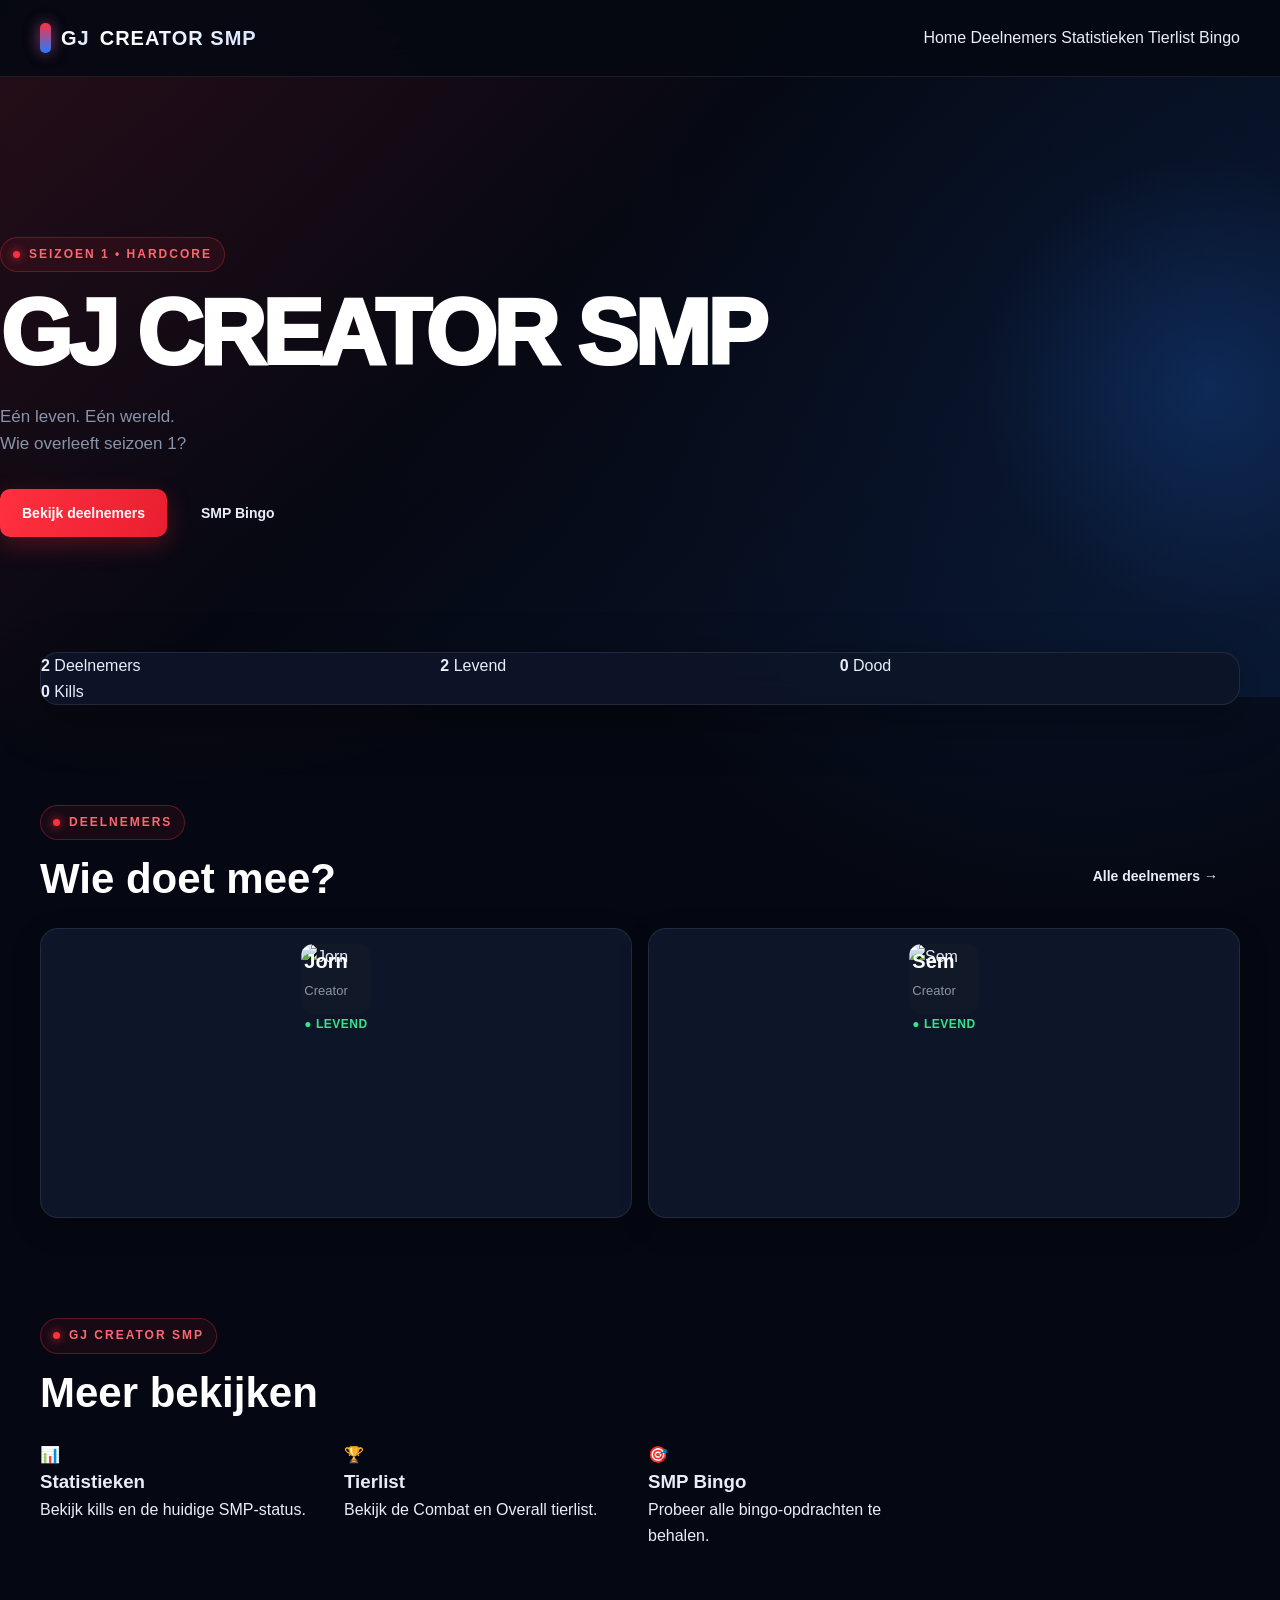
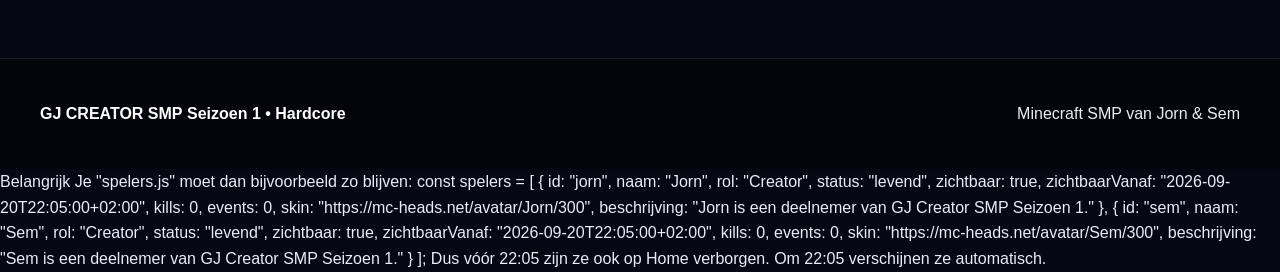
==== commit fb40affd: "Update index.html" ====
--- a/index.html
+++ b/index.html
@@ -1,468 +1,548 @@
 <!DOCTYPE html>
 <html lang="nl">
-
 <head>
-
     <meta charset="UTF-8">
-
-    <meta
-        name="viewport"
-        content="width=device-width, initial-scale=1.0">
-
-    <title>GJ Creator SMP | Seizoen 1</title>
+    <meta name="viewport" content="width=device-width, initial-scale=1.0">
+
+    <title>GJ Creator SMP – Seizoen 1</title>
 
     <link rel="stylesheet" href="style.css">
 
+    <style>
+        .empty-box {
+            background: var(--card);
+            border: 1px solid var(--border);
+            border-radius: var(--radius);
+            padding: 35px 20px;
+            text-align: center;
+            color: var(--muted);
+            font-size: 16px;
+            width: 100%;
+        }
+
+        .player-card {
+            text-decoration: none;
+            color: inherit;
+            display: flex;
+            align-items: center;
+            gap: 16px;
+            background: var(--card);
+            border: 1px solid var(--border);
+            border-radius: var(--radius);
+            padding: 16px;
+            transition: .2s ease;
+        }
+
+        .player-card:hover {
+            transform: translateY(-3px);
+            background: var(--card-hover);
+            border-color: rgba(255,255,255,.16);
+        }
+
+        .player-card img {
+            width: 70px;
+            height: 70px;
+            image-rendering: pixelated;
+            border-radius: 12px;
+            background: #111827;
+        }
+
+        .player-card-info {
+            flex: 1;
+        }
+
+        .player-card-info h3 {
+            margin: 0 0 4px;
+            font-size: 20px;
+        }
+
+        .player-card-info p {
+            margin: 0 0 8px;
+            color: var(--muted);
+        }
+
+        .status {
+            display: inline-block;
+            font-size: 12px;
+            font-weight: 800;
+            letter-spacing: .5px;
+        }
+
+        .status.alive {
+            color: #35e58a;
+        }
+
+        .status.dead {
+            color: #ff4b5c;
+        }
+
+        .home-players {
+            display: grid;
+            grid-template-columns: repeat(2, minmax(0, 1fr));
+            gap: 16px;
+        }
+
+        @media (max-width: 700px) {
+            .home-players {
+                grid-template-columns: 1fr;
+            }
+        }
+    </style>
 </head>
 
-
 <body>
 
-
 <header class="site-header">
-
     <div class="header-inner">
 
         <a href="index.html" class="brand">
-            GJ CREATOR SMP
+            <span class="brand-red">GJ</span>
+            <span>CREATOR SMP</span>
         </a>
 
-
-        <button
-            class="menu-button"
-            id="menuButton">
+        <button class="menu-button" id="menuButton">
             ☰
         </button>
 
-
-        <nav
-            class="navigation"
-            id="navigation">
-
-            <a href="index.html">
-                Home
+        <nav id="mainNav">
+            <a href="index.html" class="active">Home</a>
+            <a href="spelers.html">Deelnemers</a>
+            <a href="statistieken.html">Statistieken</a>
+            <a href="tierlist.html">Tierlist</a>
+            <a href="bingo.html">Bingo</a>
+        </nav>
+
+    </div>
+</header>
+
+
+<main>
+
+    <!-- HERO -->
+    <section class="home-hero">
+
+        <div class="hero-content">
+
+            <span class="hero-label">
+                SEIZOEN 1 • HARDCORE
+            </span>
+
+            <h1>
+                GJ CREATOR SMP
+            </h1>
+
+            <p>
+                Eén leven. Eén wereld.
+                <br>
+                Wie overleeft seizoen 1?
+            </p>
+
+            <div class="hero-buttons">
+                <a href="spelers.html" class="button button-primary">
+                    Bekijk deelnemers
+                </a>
+
+                <a href="bingo.html" class="button">
+                    SMP Bingo
+                </a>
+            </div>
+
+        </div>
+
+    </section>
+
+
+    <!-- STATS -->
+    <section class="stats-bar">
+
+        <div>
+            <strong id="totalPlayers">0</strong>
+            <span>Deelnemers</span>
+        </div>
+
+        <div>
+            <strong id="alivePlayers">0</strong>
+            <span>Levend</span>
+        </div>
+
+        <div>
+            <strong id="deadPlayers">0</strong>
+            <span>Dood</span>
+        </div>
+
+        <div>
+            <strong id="totalKills">0</strong>
+            <span>Kills</span>
+        </div>
+
+    </section>
+
+
+    <!-- DEELNEMERS -->
+    <section class="home-section">
+
+        <div class="section-heading">
+
+            <div>
+                <span class="hero-label">
+                    DEELNEMERS
+                </span>
+
+                <h2>
+                    Wie doet mee?
+                </h2>
+            </div>
+
+            <a href="spelers.html" class="button">
+                Alle deelnemers →
             </a>
 
-            <a href="spelers.html">
-                Deelnemers
+        </div>
+
+
+        <div id="homePlayers" class="home-players">
+
+            <div class="empty-box">
+                🔒 Deelnemers worden binnenkort onthuld
+            </div>
+
+        </div>
+
+    </section>
+
+
+    <!-- SNELLE LINKS -->
+    <section class="home-section">
+
+        <div class="section-heading">
+
+            <div>
+                <span class="hero-label">
+                    GJ CREATOR SMP
+                </span>
+
+                <h2>
+                    Meer bekijken
+                </h2>
+            </div>
+
+        </div>
+
+
+        <div class="home-links">
+
+            <a href="statistieken.html" class="home-link-card">
+                <span class="home-link-icon">📊</span>
+
+                <div>
+                    <h3>Statistieken</h3>
+                    <p>
+                        Bekijk kills en de huidige SMP-status.
+                    </p>
+                </div>
             </a>
 
-            <a href="statistieken.html">
-                Statistieken
+
+            <a href="tierlist.html" class="home-link-card">
+                <span class="home-link-icon">🏆</span>
+
+                <div>
+                    <h3>Tierlist</h3>
+                    <p>
+                        Bekijk de Combat en Overall tierlist.
+                    </p>
+                </div>
             </a>
 
-            <a href="tierlist.html">
-                Tierlist
+
+            <a href="bingo.html" class="home-link-card">
+                <span class="home-link-icon">🎯</span>
+
+                <div>
+                    <h3>SMP Bingo</h3>
+                    <p>
+                        Probeer alle bingo-opdrachten te behalen.
+                    </p>
+                </div>
             </a>
 
-            <a href="bingo.html">
-                Bingo
-            </a>
-
-        </nav>
+        </div>
+
+    </section>
+
+</main>
+
+
+<footer class="site-footer">
+
+    <div class="footer-inner">
+
+        <div class="footer-brand">
+            <strong>GJ CREATOR SMP</strong>
+            <span>Seizoen 1 • Hardcore</span>
+        </div>
+
+        <div>
+            Minecraft SMP van Jorn & Sem
+        </div>
 
     </div>
 
-</header>
-
-
-
-<main>
-
-
-<section class="home-hero">
-
-    <div class="hero-content">
-
-        <div class="hero-label">
-            SEIZOEN 1 • HARDCORE
-        </div>
-
-
-        <h1>
-            GJ CREATOR SMP
-        </h1>
-
-
-        <p>
-            Eén leven. Eén wereld.
-            Wie overleeft seizoen 1?
-        </p>
-
-
-        <div class="hero-buttons">
-
-            <a
-                href="spelers.html"
-                class="button button-primary">
-
-                Bekijk deelnemers
-
-            </a>
-
-
-            <a
-                href="bingo.html"
-                class="button">
-
-                Bekijk Bingo
-
-            </a>
-
-        </div>
-
-    </div>
-
-</section>
-
-
-
-<section class="home-section">
-
-
-    <div class="section-heading">
-
-        <div>
-
-            <div class="hero-label">
-                SEIZOEN 1
-            </div>
-
-            <h2>
-                Deelnemers
-            </h2>
-
-        </div>
-
-
-        <a
-            href="spelers.html"
-            class="button">
-
-            Alle deelnemers
-
-        </a>
-
-    </div>
-
-
-
-    <div
-        class="home-players"
-        id="homePlayers">
-    </div>
-
-
-</section>
-
-
-
-<section class="stats-bar">
-
-
-    <div>
-
-        <strong id="playerCount">
+</footer>
+
+
+<script src="spelers.js"></script>
+
+<script>
+
+    /*
+     * ==========================================
+     * MENU VOOR TELEFOON
+     * ==========================================
+     */
+
+    const menuButton = document.getElementById("menuButton");
+    const mainNav = document.getElementById("mainNav");
+
+    if (menuButton && mainNav) {
+
+        menuButton.addEventListener("click", () => {
+            mainNav.classList.toggle("open");
+        });
+
+    }
+
+
+    /*
+     * ==========================================
+     * CONTROLE OF SPELER ZICHTBAAR IS
+     * ==========================================
+     */
+
+    function spelerIsZichtbaar(speler) {
+
+        // Handmatig verborgen
+        if (speler.zichtbaar === false) {
+            return false;
+        }
+
+        // Geen tijd ingesteld = direct zichtbaar
+        if (!speler.zichtbaarVanaf) {
+            return true;
+        }
+
+        // Vergelijk de ingestelde tijd met de huidige tijd
+        const nu = new Date();
+        const zichtbaarVanaf = new Date(speler.zichtbaarVanaf);
+
+        return nu >= zichtbaarVanaf;
+    }
+
+
+    /*
+     * ==========================================
+     * DEELNEMERS OP HOME
+     * ==========================================
+     */
+
+    function laadHomeSpelers() {
+
+        const container = document.getElementById("homePlayers");
+
+        if (!container) return;
+
+
+        // Alleen spelers die zichtbaar mogen zijn
+        const zichtbareSpelers = spelers.filter(spelerIsZichtbaar);
+
+
+        // Nog niemand zichtbaar
+        if (zichtbareSpelers.length === 0) {
+
+            container.innerHTML = `
+                <div class="empty-box">
+                    🔒 Deelnemers worden binnenkort onthuld
+                </div>
+            `;
+
+            return;
+        }
+
+
+        // Maximaal 4 spelers op Home
+        container.innerHTML = zichtbareSpelers
+            .slice(0, 4)
+            .map(speler => {
+
+                const isLevend = speler.status === "levend";
+
+                return `
+                    <a
+                        class="player-card"
+                        href="speler.html?id=${speler.id}"
+                    >
+
+                        <img
+                            src="${speler.skin}"
+                            alt="${speler.naam}"
+                        >
+
+                        <div class="player-card-info">
+
+                            <h3>
+                                ${speler.naam}
+                            </h3>
+
+                            <p>
+                                ${speler.rol}
+                            </p>
+
+                            <span class="status ${isLevend ? "alive" : "dead"}">
+                                ${isLevend ? "● LEVEND" : "✖ DOOD"}
+                            </span>
+
+                        </div>
+
+                    </a>
+                `;
+
+            })
+            .join("");
+    }
+
+
+    /*
+     * ==========================================
+     * STATISTIEKEN
+     * ==========================================
+     */
+
+    function laadStatistieken() {
+
+        if (!Array.isArray(spelers)) return;
+
+
+        // Alleen zichtbare spelers tellen mee
+        const zichtbareSpelers = spelers.filter(spelerIsZichtbaar);
+
+
+        const totaal = zichtbareSpelers.length;
+
+        const levend = zichtbareSpelers.filter(
+            speler => speler.status === "levend"
+        ).length;
+
+        const dood = zichtbareSpelers.filter(
+            speler => speler.status === "dood"
+        ).length;
+
+        const kills = zichtbareSpelers.reduce(
+            (totaal, speler) => totaal + (Number(speler.kills) || 0),
             0
-        </strong>
-
-        <span>
-            Deelnemers
-        </span>
-
-    </div>
-
-
-    <div>
-
-        <strong id="aliveCount">
-            0
-        </strong>
-
-        <span>
-            Levend
-        </span>
-
-    </div>
-
-
-    <div>
-
-        <strong id="deadCount">
-            0
-        </strong>
-
-        <span>
-            Dood
-        </span>
-
-    </div>
-
-
-    <div>
-
-        <strong id="killCount">
-            0
-        </strong>
-
-        <span>
-            Kills
-        </span>
-
-    </div>
-
-
-</section>
-
-
-
-<section class="home-section">
-
-
-    <div class="home-links">
-
-
-        <a href="statistieken.html">
-
-            <span>
-                📊
-            </span>
-
-            <strong>
-                Statistieken
-            </strong>
-
-            <small>
-                Bekijk de SMP-statistieken
-            </small>
-
-        </a>
-
-
-
-        <a href="tierlist.html">
-
-            <span>
-                🏆
-            </span>
-
-            <strong>
-                Tierlist
-            </strong>
-
-            <small>
-                Bekijk de spelers
-            </small>
-
-        </a>
-
-
-
-        <a href="bingo.html">
-
-            <span>
-                ⛏️
-            </span>
-
-            <strong>
-                Bingo
-            </strong>
-
-            <small>
-                Voltooi de challenges
-            </small>
-
-        </a>
-
-
-    </div>
-
-</section>
-
-
-</main>
-
-
-
-<footer class="site-footer">
-
-    <div class="footer-inner">
-
-        <div>
-
-            <div class="footer-brand">
-                GJ CREATOR SMP
-            </div>
-
-            <p>
-                Seizoen 1 • Hardcore • Community
-            </p>
-
-        </div>
-
-
-        <p>
-            © 2026 GJ Creator SMP
-        </p>
-
-    </div>
-
-</footer>
-
-
-
-<script src="spelers.js"></script>
-
-
-<script>
-
-
-const menuButton =
-    document.getElementById("menuButton");
-
-const navigation =
-    document.getElementById("navigation");
-
-
-menuButton.addEventListener(
-    "click",
-    () => {
-
-        navigation.classList.toggle("open");
-
-        menuButton.textContent =
-            navigation.classList.contains("open")
-                ? "✕"
-                : "☰";
+        );
+
+
+        const totalElement =
+            document.getElementById("totalPlayers");
+
+        const aliveElement =
+            document.getElementById("alivePlayers");
+
+        const deadElement =
+            document.getElementById("deadPlayers");
+
+        const killsElement =
+            document.getElementById("totalKills");
+
+
+        if (totalElement) {
+            totalElement.textContent = totaal;
+        }
+
+        if (aliveElement) {
+            aliveElement.textContent = levend;
+        }
+
+        if (deadElement) {
+            deadElement.textContent = dood;
+        }
+
+        if (killsElement) {
+            killsElement.textContent = kills;
+        }
 
     }
-);
-
-
-
-const playerCount =
-    document.getElementById("playerCount");
-
-const aliveCount =
-    document.getElementById("aliveCount");
-
-const deadCount =
-    document.getElementById("deadCount");
-
-const killCount =
-    document.getElementById("killCount");
-
-
-
-playerCount.textContent =
-    spelers.length;
-
-
-
-aliveCount.textContent =
-    spelers.filter(
-        speler =>
-            speler.status === "levend"
-    ).length;
-
-
-
-deadCount.textContent =
-    spelers.filter(
-        speler =>
-            speler.status === "dood"
-    ).length;
-
-
-
-killCount.textContent =
-    spelers.reduce(
-        (total, speler) =>
-            total + (speler.kills || 0),
-        0
-    );
-
-
-
-const homePlayers =
-    document.getElementById("homePlayers");
-
-
-
-spelers.slice(0, 4).forEach(
-    speler => {
-
-
-        const card =
-            document.createElement("a");
-
-
-        card.href =
-            "speler.html?id=" +
-            encodeURIComponent(speler.id);
-
-
-        card.className =
-            "player-card";
-
-
-        const isAlive =
-            speler.status === "levend";
-
-
-        card.innerHTML = `
-
-            <div class="player-skin">
-
-                <img
-                    src="${speler.skin}"
-                    alt="${speler.naam}">
-
-            </div>
-
-
-            <div class="player-info">
-
-                <div class="player-status ${
-                    isAlive
-                        ? "alive"
-                        : "dead"
-                }">
-
-                    <span></span>
-
-                    ${
-                        isAlive
-                            ? "LEVEND"
-                            : "DOOD"
-                    }
-
-                </div>
-
-
-                <h3>
-                    ${speler.naam}
-                </h3>
-
-
-                <p>
-                    ${speler.rol}
-                </p>
-
-            </div>
-
-        `;
-
-
-        homePlayers.appendChild(card);
+
+
+    /*
+     * ==========================================
+     * ALLES LADEN
+     * ==========================================
+     */
+
+    function laadAlles() {
+
+        laadHomeSpelers();
+        laadStatistieken();
 
     }
-);
-
+
+
+    /*
+     * ==========================================
+     * DIRECT LADEN
+     * ==========================================
+     */
+
+    laadAlles();
+
+
+    /*
+     * ==========================================
+     * ELKE SECONDE CONTROLEREN
+     *
+     * Hierdoor verschijnen spelers automatisch
+     * zodra hun tijd bereikt is.
+     * ==========================================
+     */
+
+    setInterval(laadAlles, 1000);
 
 </script>
 
-
 </body>
-
 </html>
+
+Belangrijk
+
+Je "spelers.js" moet dan bijvoorbeeld zo blijven:
+
+const spelers = [
+    {
+        id: "jorn",
+        naam: "Jorn",
+        rol: "Creator",
+        status: "levend",
+        zichtbaar: true,
+        zichtbaarVanaf: "2026-09-20T22:05:00+02:00",
+        kills: 0,
+        events: 0,
+        skin: "https://mc-heads.net/avatar/Jorn/300",
+        beschrijving: "Jorn is een deelnemer van GJ Creator SMP Seizoen 1."
+    },
+
+    {
+        id: "sem",
+        naam: "Sem",
+        rol: "Creator",
+        status: "levend",
+        zichtbaar: true,
+        zichtbaarVanaf: "2026-09-20T22:05:00+02:00",
+        kills: 0,
+        events: 0,
+        skin: "https://mc-heads.net/avatar/Sem/300",
+        beschrijving: "Sem is een deelnemer van GJ Creator SMP Seizoen 1."
+    }
+];
+
+Dus vóór 22:05 zijn ze ook op Home verborgen. Om 22:05 verschijnen ze automatisch.
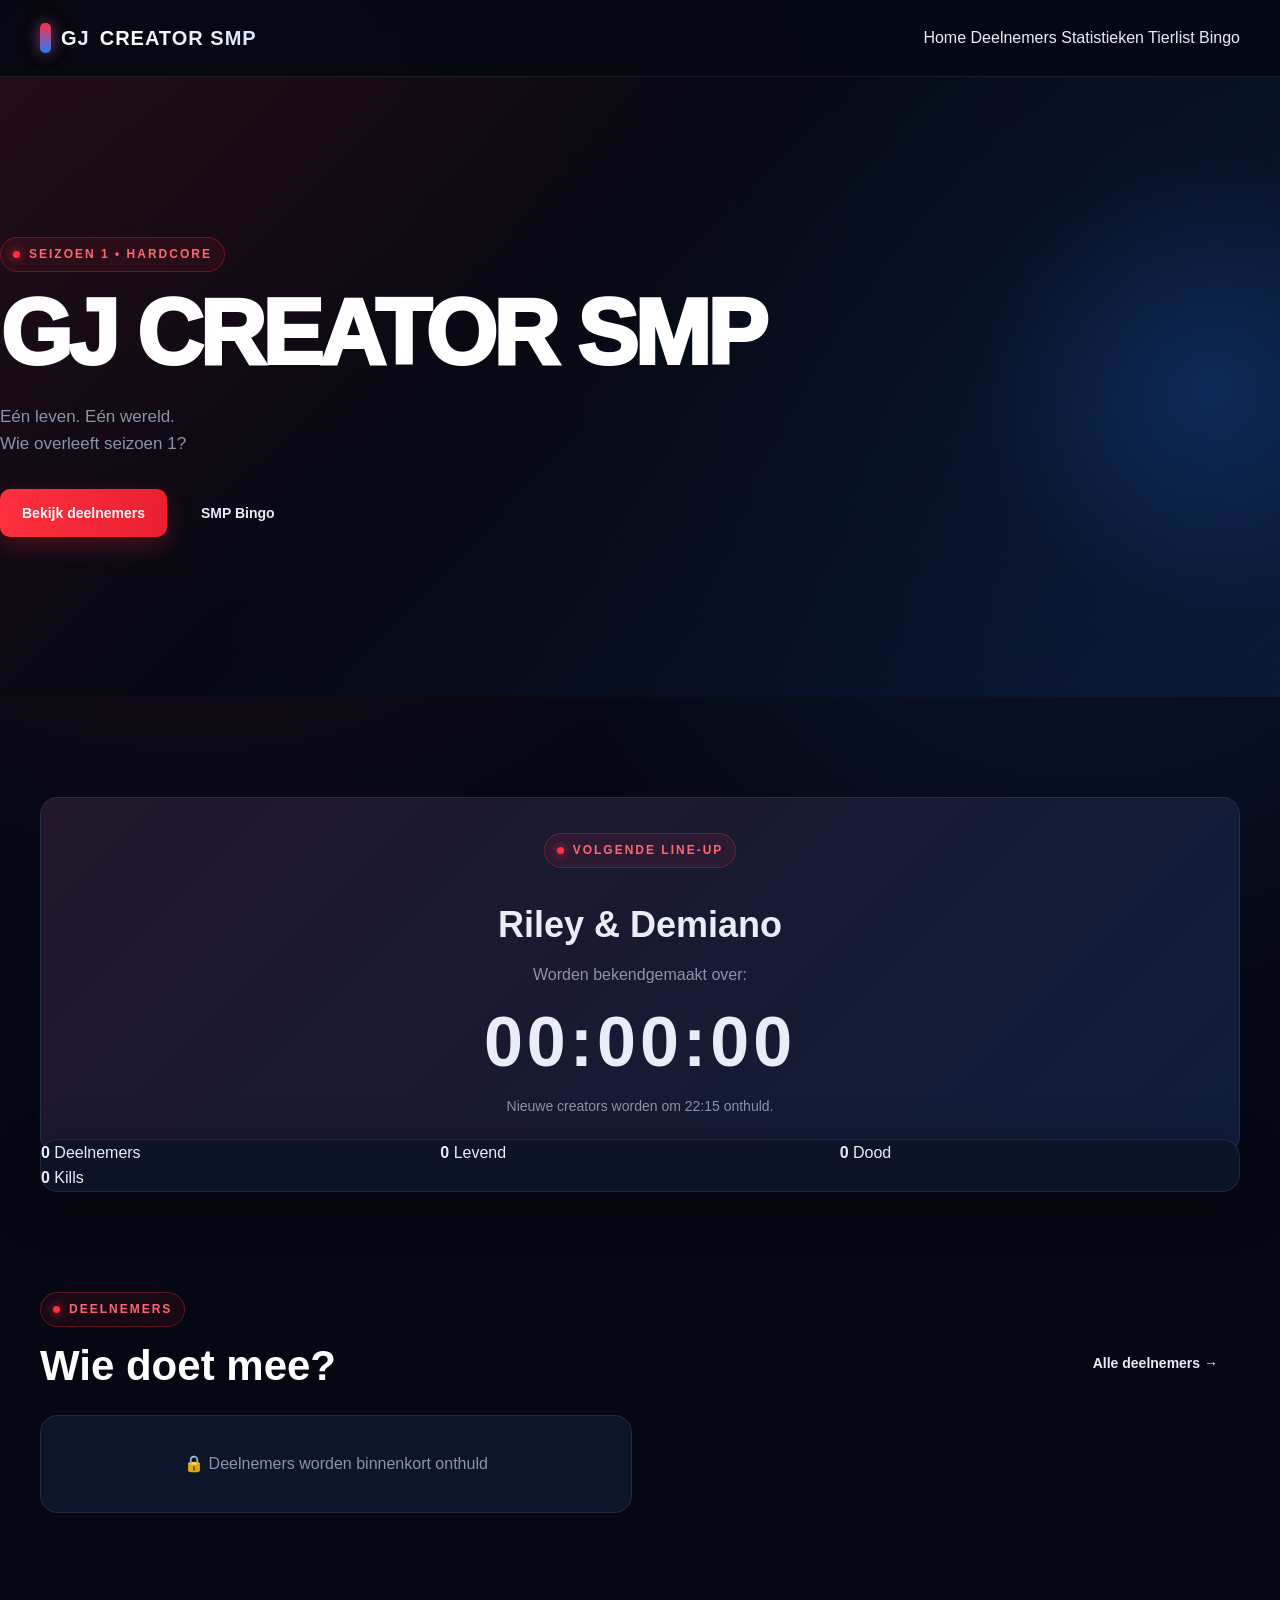
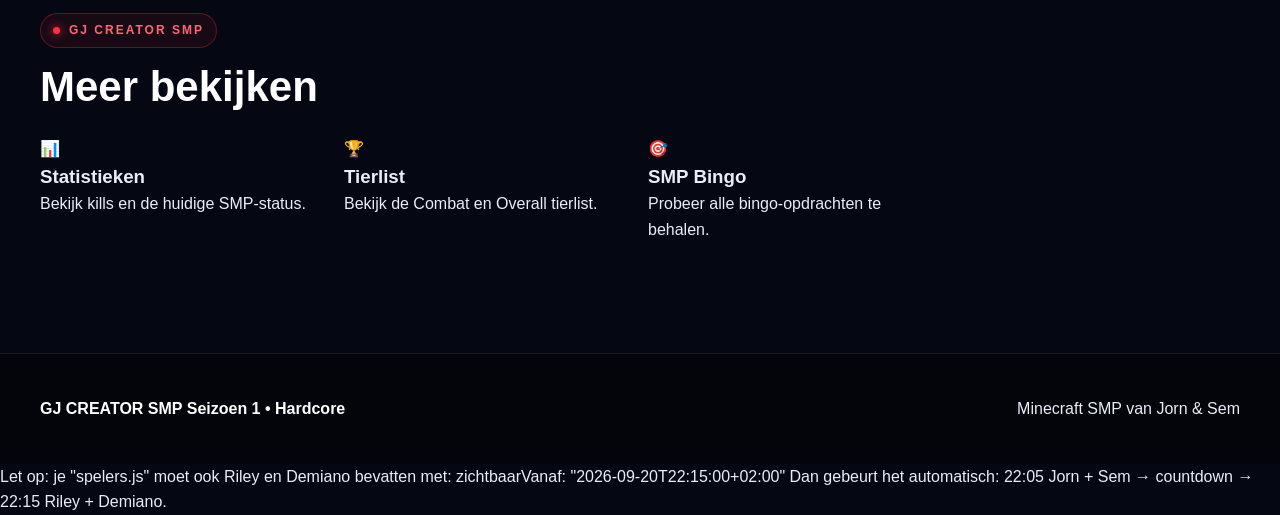
==== commit f55b8998: "Update index.html" ====
--- a/index.html
+++ b/index.html
@@ -9,6 +9,58 @@
     <link rel="stylesheet" href="style.css">
 
     <style>
+        /* =========================
+           COUNTDOWN
+        ========================= */
+
+        .lineup-box {
+            margin: 30px 0;
+            padding: 35px 25px;
+            text-align: center;
+            background:
+                linear-gradient(
+                    135deg,
+                    rgba(255,48,64,.08),
+                    rgba(36,124,255,.08)
+                ),
+                var(--card);
+            border: 1px solid var(--border);
+            border-radius: var(--radius);
+        }
+
+        .lineup-box h2 {
+            margin: 10px 0 5px;
+            font-size: clamp(24px, 5vw, 36px);
+        }
+
+        .lineup-box p {
+            color: var(--muted);
+            margin: 8px 0 20px;
+        }
+
+        .countdown {
+            font-size: clamp(36px, 10vw, 70px);
+            font-weight: 900;
+            letter-spacing: 4px;
+            line-height: 1;
+        }
+
+        .countdown-live {
+            color: #35e58a;
+            font-size: clamp(30px, 8vw, 55px);
+        }
+
+        .lineup-names {
+            margin-top: 18px;
+            color: var(--muted);
+            font-size: 14px;
+        }
+
+
+        /* =========================
+           PLAYERS
+        ========================= */
+
         .empty-box {
             background: var(--card);
             border: 1px solid var(--border);
@@ -82,17 +134,38 @@
             gap: 16px;
         }
 
+
+        /* =========================
+           MOBILE
+        ========================= */
+
         @media (max-width: 700px) {
+
             .home-players {
                 grid-template-columns: 1fr;
             }
+
+            .lineup-box {
+                padding: 28px 16px;
+            }
+
+            .countdown {
+                letter-spacing: 2px;
+            }
+
         }
     </style>
 </head>
 
 <body>
 
+
+<!-- =========================
+     HEADER
+========================= -->
+
 <header class="site-header">
+
     <div class="header-inner">
 
         <a href="index.html" class="brand">
@@ -100,25 +173,51 @@
             <span>CREATOR SMP</span>
         </a>
 
-        <button class="menu-button" id="menuButton">
+        <button
+            class="menu-button"
+            id="menuButton"
+            type="button"
+        >
             ☰
         </button>
 
         <nav id="mainNav">
-            <a href="index.html" class="active">Home</a>
-            <a href="spelers.html">Deelnemers</a>
-            <a href="statistieken.html">Statistieken</a>
-            <a href="tierlist.html">Tierlist</a>
-            <a href="bingo.html">Bingo</a>
+
+            <a href="index.html" class="active">
+                Home
+            </a>
+
+            <a href="spelers.html">
+                Deelnemers
+            </a>
+
+            <a href="statistieken.html">
+                Statistieken
+            </a>
+
+            <a href="tierlist.html">
+                Tierlist
+            </a>
+
+            <a href="bingo.html">
+                Bingo
+            </a>
+
         </nav>
 
     </div>
+
 </header>
 
 
+
 <main>
 
-    <!-- HERO -->
+
+    <!-- =========================
+         HERO
+    ========================= -->
+
     <section class="home-hero">
 
         <div class="hero-content">
@@ -138,13 +237,21 @@
             </p>
 
             <div class="hero-buttons">
-                <a href="spelers.html" class="button button-primary">
+
+                <a
+                    href="spelers.html"
+                    class="button button-primary"
+                >
                     Bekijk deelnemers
                 </a>
 
-                <a href="bingo.html" class="button">
+                <a
+                    href="bingo.html"
+                    class="button"
+                >
                     SMP Bingo
                 </a>
+
             </div>
 
         </div>
@@ -152,38 +259,116 @@
     </section>
 
 
-    <!-- STATS -->
+
+    <!-- =========================
+         LINE-UP COUNTDOWN
+    ========================= -->
+
+    <section class="home-section">
+
+        <div class="lineup-box">
+
+            <span class="hero-label">
+                VOLGENDE LINE-UP
+            </span>
+
+            <h2 id="lineupTitle">
+                Riley & Demiano
+            </h2>
+
+            <p id="lineupText">
+                Worden bekendgemaakt over:
+            </p>
+
+            <div
+                id="lineupCountdown"
+                class="countdown"
+                aria-live="polite"
+            >
+                00:00:00
+            </div>
+
+            <div class="lineup-names">
+                Nieuwe creators worden om 22:15 onthuld.
+            </div>
+
+        </div>
+
+    </section>
+
+
+
+    <!-- =========================
+         STATS
+    ========================= -->
+
     <section class="stats-bar">
 
         <div>
-            <strong id="totalPlayers">0</strong>
-            <span>Deelnemers</span>
-        </div>
+
+            <strong id="totalPlayers">
+                0
+            </strong>
+
+            <span>
+                Deelnemers
+            </span>
+
+        </div>
+
 
         <div>
-            <strong id="alivePlayers">0</strong>
-            <span>Levend</span>
-        </div>
+
+            <strong id="alivePlayers">
+                0
+            </strong>
+
+            <span>
+                Levend
+            </span>
+
+        </div>
+
 
         <div>
-            <strong id="deadPlayers">0</strong>
-            <span>Dood</span>
-        </div>
+
+            <strong id="deadPlayers">
+                0
+            </strong>
+
+            <span>
+                Dood
+            </span>
+
+        </div>
+
 
         <div>
-            <strong id="totalKills">0</strong>
-            <span>Kills</span>
+
+            <strong id="totalKills">
+                0
+            </strong>
+
+            <span>
+                Kills
+            </span>
+
         </div>
 
     </section>
 
 
-    <!-- DEELNEMERS -->
+
+    <!-- =========================
+         DEELNEMERS
+    ========================= -->
+
     <section class="home-section">
 
         <div class="section-heading">
 
             <div>
+
                 <span class="hero-label">
                     DEELNEMERS
                 </span>
@@ -191,16 +376,24 @@
                 <h2>
                     Wie doet mee?
                 </h2>
+
             </div>
 
-            <a href="spelers.html" class="button">
+
+            <a
+                href="spelers.html"
+                class="button"
+            >
                 Alle deelnemers →
             </a>
 
         </div>
 
 
-        <div id="homePlayers" class="home-players">
+        <div
+            id="homePlayers"
+            class="home-players"
+        >
 
             <div class="empty-box">
                 🔒 Deelnemers worden binnenkort onthuld
@@ -211,12 +404,17 @@
     </section>
 
 
-    <!-- SNELLE LINKS -->
+
+    <!-- =========================
+         MEER BEKIJKEN
+    ========================= -->
+
     <section class="home-section">
 
         <div class="section-heading">
 
             <div>
+
                 <span class="hero-label">
                     GJ CREATOR SMP
                 </span>
@@ -224,6 +422,7 @@
                 <h2>
                     Meer bekijken
                 </h2>
+
             </div>
 
         </div>
@@ -231,41 +430,81 @@
 
         <div class="home-links">
 
-            <a href="statistieken.html" class="home-link-card">
-                <span class="home-link-icon">📊</span>
+
+            <a
+                href="statistieken.html"
+                class="home-link-card"
+            >
+
+                <span class="home-link-icon">
+                    📊
+                </span>
 
                 <div>
-                    <h3>Statistieken</h3>
+
+                    <h3>
+                        Statistieken
+                    </h3>
+
                     <p>
                         Bekijk kills en de huidige SMP-status.
                     </p>
+
                 </div>
+
             </a>
 
 
-            <a href="tierlist.html" class="home-link-card">
-                <span class="home-link-icon">🏆</span>
+
+            <a
+                href="tierlist.html"
+                class="home-link-card"
+            >
+
+                <span class="home-link-icon">
+                    🏆
+                </span>
 
                 <div>
-                    <h3>Tierlist</h3>
+
+                    <h3>
+                        Tierlist
+                    </h3>
+
                     <p>
                         Bekijk de Combat en Overall tierlist.
                     </p>
+
                 </div>
+
             </a>
 
 
-            <a href="bingo.html" class="home-link-card">
-                <span class="home-link-icon">🎯</span>
+
+            <a
+                href="bingo.html"
+                class="home-link-card"
+            >
+
+                <span class="home-link-icon">
+                    🎯
+                </span>
 
                 <div>
-                    <h3>SMP Bingo</h3>
+
+                    <h3>
+                        SMP Bingo
+                    </h3>
+
                     <p>
                         Probeer alle bingo-opdrachten te behalen.
                     </p>
+
                 </div>
+
             </a>
 
+
         </div>
 
     </section>
@@ -273,14 +512,27 @@
 </main>
 
 
+
+<!-- =========================
+     FOOTER
+========================= -->
+
 <footer class="site-footer">
 
     <div class="footer-inner">
 
         <div class="footer-brand">
-            <strong>GJ CREATOR SMP</strong>
-            <span>Seizoen 1 • Hardcore</span>
-        </div>
+
+            <strong>
+                GJ CREATOR SMP
+            </strong>
+
+            <span>
+                Seizoen 1 • Hardcore
+            </span>
+
+        </div>
+
 
         <div>
             Minecraft SMP van Jorn & Sem
@@ -291,258 +543,341 @@
 </footer>
 
 
+
 <script src="spelers.js"></script>
 
+
 <script>
 
-    /*
-     * ==========================================
-     * MENU VOOR TELEFOON
-     * ==========================================
-     */
-
-    const menuButton = document.getElementById("menuButton");
-    const mainNav = document.getElementById("mainNav");
-
-    if (menuButton && mainNav) {
-
-        menuButton.addEventListener("click", () => {
-            mainNav.classList.toggle("open");
-        });
-
+/* =========================================
+   MENU
+========================================= */
+
+const menuButton =
+    document.getElementById("menuButton");
+
+const mainNav =
+    document.getElementById("mainNav");
+
+
+if (menuButton && mainNav) {
+
+    menuButton.addEventListener("click", () => {
+
+        mainNav.classList.toggle("open");
+
+    });
+
+}
+
+
+
+/* =========================================
+   SPELER ZICHTBAAR?
+========================================= */
+
+function spelerIsZichtbaar(speler) {
+
+    if (speler.zichtbaar === false) {
+        return false;
     }
 
-
-    /*
-     * ==========================================
-     * CONTROLE OF SPELER ZICHTBAAR IS
-     * ==========================================
-     */
-
-    function spelerIsZichtbaar(speler) {
-
-        // Handmatig verborgen
-        if (speler.zichtbaar === false) {
-            return false;
-        }
-
-        // Geen tijd ingesteld = direct zichtbaar
-        if (!speler.zichtbaarVanaf) {
-            return true;
-        }
-
-        // Vergelijk de ingestelde tijd met de huidige tijd
-        const nu = new Date();
-        const zichtbaarVanaf = new Date(speler.zichtbaarVanaf);
-
-        return nu >= zichtbaarVanaf;
+    if (!speler.zichtbaarVanaf) {
+        return true;
     }
 
-
-    /*
-     * ==========================================
-     * DEELNEMERS OP HOME
-     * ==========================================
-     */
-
-    function laadHomeSpelers() {
-
-        const container = document.getElementById("homePlayers");
-
-        if (!container) return;
-
-
-        // Alleen spelers die zichtbaar mogen zijn
-        const zichtbareSpelers = spelers.filter(spelerIsZichtbaar);
-
-
-        // Nog niemand zichtbaar
-        if (zichtbareSpelers.length === 0) {
-
-            container.innerHTML = `
-                <div class="empty-box">
-                    🔒 Deelnemers worden binnenkort onthuld
-                </div>
+    const nu = new Date();
+
+    const zichtbaarVanaf =
+        new Date(speler.zichtbaarVanaf);
+
+    return nu >= zichtbaarVanaf;
+}
+
+
+
+/* =========================================
+   DEELNEMERS LADEN
+========================================= */
+
+function laadHomeSpelers() {
+
+    const container =
+        document.getElementById("homePlayers");
+
+    if (!container) return;
+
+
+    const zichtbareSpelers =
+        spelers.filter(spelerIsZichtbaar);
+
+
+    if (zichtbareSpelers.length === 0) {
+
+        container.innerHTML = `
+            <div class="empty-box">
+                🔒 Deelnemers worden binnenkort onthuld
+            </div>
+        `;
+
+        return;
+    }
+
+
+    container.innerHTML =
+        zichtbareSpelers
+        .slice(0, 4)
+        .map(speler => {
+
+            const levend =
+                speler.status === "levend";
+
+            return `
+
+                <a
+                    class="player-card"
+                    href="speler.html?id=${speler.id}"
+                >
+
+                    <img
+                        src="${speler.skin}"
+                        alt="${speler.naam}"
+                    >
+
+                    <div class="player-card-info">
+
+                        <h3>
+                            ${speler.naam}
+                        </h3>
+
+                        <p>
+                            ${speler.rol}
+                        </p>
+
+                        <span
+                            class="status ${levend ? "alive" : "dead"}"
+                        >
+                            ${levend ? "● LEVEND" : "✖ DOOD"}
+                        </span>
+
+                    </div>
+
+                </a>
+
             `;
 
-            return;
-        }
-
-
-        // Maximaal 4 spelers op Home
-        container.innerHTML = zichtbareSpelers
-            .slice(0, 4)
-            .map(speler => {
-
-                const isLevend = speler.status === "levend";
-
-                return `
-                    <a
-                        class="player-card"
-                        href="speler.html?id=${speler.id}"
-                    >
-
-                        <img
-                            src="${speler.skin}"
-                            alt="${speler.naam}"
-                        >
-
-                        <div class="player-card-info">
-
-                            <h3>
-                                ${speler.naam}
-                            </h3>
-
-                            <p>
-                                ${speler.rol}
-                            </p>
-
-                            <span class="status ${isLevend ? "alive" : "dead"}">
-                                ${isLevend ? "● LEVEND" : "✖ DOOD"}
-                            </span>
-
-                        </div>
-
-                    </a>
-                `;
-
-            })
-            .join("");
-    }
-
-
-    /*
-     * ==========================================
-     * STATISTIEKEN
-     * ==========================================
-     */
-
-    function laadStatistieken() {
-
-        if (!Array.isArray(spelers)) return;
-
-
-        // Alleen zichtbare spelers tellen mee
-        const zichtbareSpelers = spelers.filter(spelerIsZichtbaar);
-
-
-        const totaal = zichtbareSpelers.length;
-
-        const levend = zichtbareSpelers.filter(
+        })
+        .join("");
+
+}
+
+
+
+/* =========================================
+   STATISTIEKEN
+========================================= */
+
+function laadStatistieken() {
+
+    const zichtbareSpelers =
+        spelers.filter(spelerIsZichtbaar);
+
+
+    const totaal =
+        zichtbareSpelers.length;
+
+
+    const levend =
+        zichtbareSpelers.filter(
             speler => speler.status === "levend"
         ).length;
 
-        const dood = zichtbareSpelers.filter(
+
+    const dood =
+        zichtbareSpelers.filter(
             speler => speler.status === "dood"
         ).length;
 
-        const kills = zichtbareSpelers.reduce(
-            (totaal, speler) => totaal + (Number(speler.kills) || 0),
+
+    const kills =
+        zichtbareSpelers.reduce(
+            (som, speler) =>
+                som + (Number(speler.kills) || 0),
             0
         );
 
 
-        const totalElement =
-            document.getElementById("totalPlayers");
-
-        const aliveElement =
-            document.getElementById("alivePlayers");
-
-        const deadElement =
-            document.getElementById("deadPlayers");
-
-        const killsElement =
-            document.getElementById("totalKills");
-
-
-        if (totalElement) {
-            totalElement.textContent = totaal;
-        }
-
-        if (aliveElement) {
-            aliveElement.textContent = levend;
-        }
-
-        if (deadElement) {
-            deadElement.textContent = dood;
-        }
-
-        if (killsElement) {
-            killsElement.textContent = kills;
-        }
-
+    document.getElementById(
+        "totalPlayers"
+    ).textContent = totaal;
+
+
+    document.getElementById(
+        "alivePlayers"
+    ).textContent = levend;
+
+
+    document.getElementById(
+        "deadPlayers"
+    ).textContent = dood;
+
+
+    document.getElementById(
+        "totalKills"
+    ).textContent = kills;
+
+}
+
+
+
+/* =========================================
+   LINE-UP COUNTDOWN
+========================================= */
+
+/*
+   Riley & Demiano worden:
+   20 september 2026 om 22:15
+   Nederlandse tijd bekendgemaakt.
+*/
+
+const volgendeLineup =
+    new Date(
+        "2026-09-20T22:15:00+02:00"
+    );
+
+
+function updateLineupCountdown() {
+
+    const countdown =
+        document.getElementById(
+            "lineupCountdown"
+        );
+
+    const title =
+        document.getElementById(
+            "lineupTitle"
+        );
+
+    const text =
+        document.getElementById(
+            "lineupText"
+        );
+
+
+    if (!countdown) return;
+
+
+    const nu = new Date();
+
+    const verschil =
+        volgendeLineup - nu;
+
+
+    /* =========================
+       TIJD IS BEREIKT
+    ========================= */
+
+    if (verschil <= 0) {
+
+        title.textContent =
+            "Riley & Demiano";
+
+
+        text.textContent =
+            "Zijn nu bekendgemaakt!";
+
+
+        countdown.textContent =
+            "LINE-UP LIVE";
+
+
+        countdown.classList.add(
+            "countdown-live"
+        );
+
+
+        return;
     }
 
 
-    /*
-     * ==========================================
-     * ALLES LADEN
-     * ==========================================
-     */
-
-    function laadAlles() {
-
-        laadHomeSpelers();
-        laadStatistieken();
-
-    }
-
-
-    /*
-     * ==========================================
-     * DIRECT LADEN
-     * ==========================================
-     */
-
-    laadAlles();
-
-
-    /*
-     * ==========================================
-     * ELKE SECONDE CONTROLEREN
-     *
-     * Hierdoor verschijnen spelers automatisch
-     * zodra hun tijd bereikt is.
-     * ==========================================
-     */
-
-    setInterval(laadAlles, 1000);
+    /* =========================
+       COUNTDOWN BEREKENEN
+    ========================= */
+
+    const uren =
+        Math.floor(
+            verschil /
+            (1000 * 60 * 60)
+        );
+
+
+    const minuten =
+        Math.floor(
+            (verschil %
+                (1000 * 60 * 60)) /
+            (1000 * 60)
+        );
+
+
+    const seconden =
+        Math.floor(
+            (verschil %
+                (1000 * 60)) /
+            1000
+        );
+
+
+    countdown.textContent =
+        String(uren).padStart(2, "0") +
+        ":" +
+        String(minuten).padStart(2, "0") +
+        ":" +
+        String(seconden).padStart(2, "0");
+
+}
+
+
+
+/* =========================================
+   ALLES LADEN
+========================================= */
+
+function laadAlles() {
+
+    laadHomeSpelers();
+
+    laadStatistieken();
+
+    updateLineupCountdown();
+
+}
+
+
+laadAlles();
+
+
+
+/* =========================================
+   LIVE UPDATES
+========================================= */
+
+setInterval(() => {
+
+    laadHomeSpelers();
+
+    laadStatistieken();
+
+    updateLineupCountdown();
+
+}, 1000);
 
 </script>
 
 </body>
 </html>
 
-Belangrijk
-
-Je "spelers.js" moet dan bijvoorbeeld zo blijven:
-
-const spelers = [
-    {
-        id: "jorn",
-        naam: "Jorn",
-        rol: "Creator",
-        status: "levend",
-        zichtbaar: true,
-        zichtbaarVanaf: "2026-09-20T22:05:00+02:00",
-        kills: 0,
-        events: 0,
-        skin: "https://mc-heads.net/avatar/Jorn/300",
-        beschrijving: "Jorn is een deelnemer van GJ Creator SMP Seizoen 1."
-    },
-
-    {
-        id: "sem",
-        naam: "Sem",
-        rol: "Creator",
-        status: "levend",
-        zichtbaar: true,
-        zichtbaarVanaf: "2026-09-20T22:05:00+02:00",
-        kills: 0,
-        events: 0,
-        skin: "https://mc-heads.net/avatar/Sem/300",
-        beschrijving: "Sem is een deelnemer van GJ Creator SMP Seizoen 1."
-    }
-];
-
-Dus vóór 22:05 zijn ze ook op Home verborgen. Om 22:05 verschijnen ze automatisch.
+Let op: je "spelers.js" moet ook Riley en Demiano bevatten met:
+
+zichtbaarVanaf: "2026-09-20T22:15:00+02:00"
+
+Dan gebeurt het automatisch: 22:05 Jorn + Sem → countdown → 22:15 Riley + Demiano.
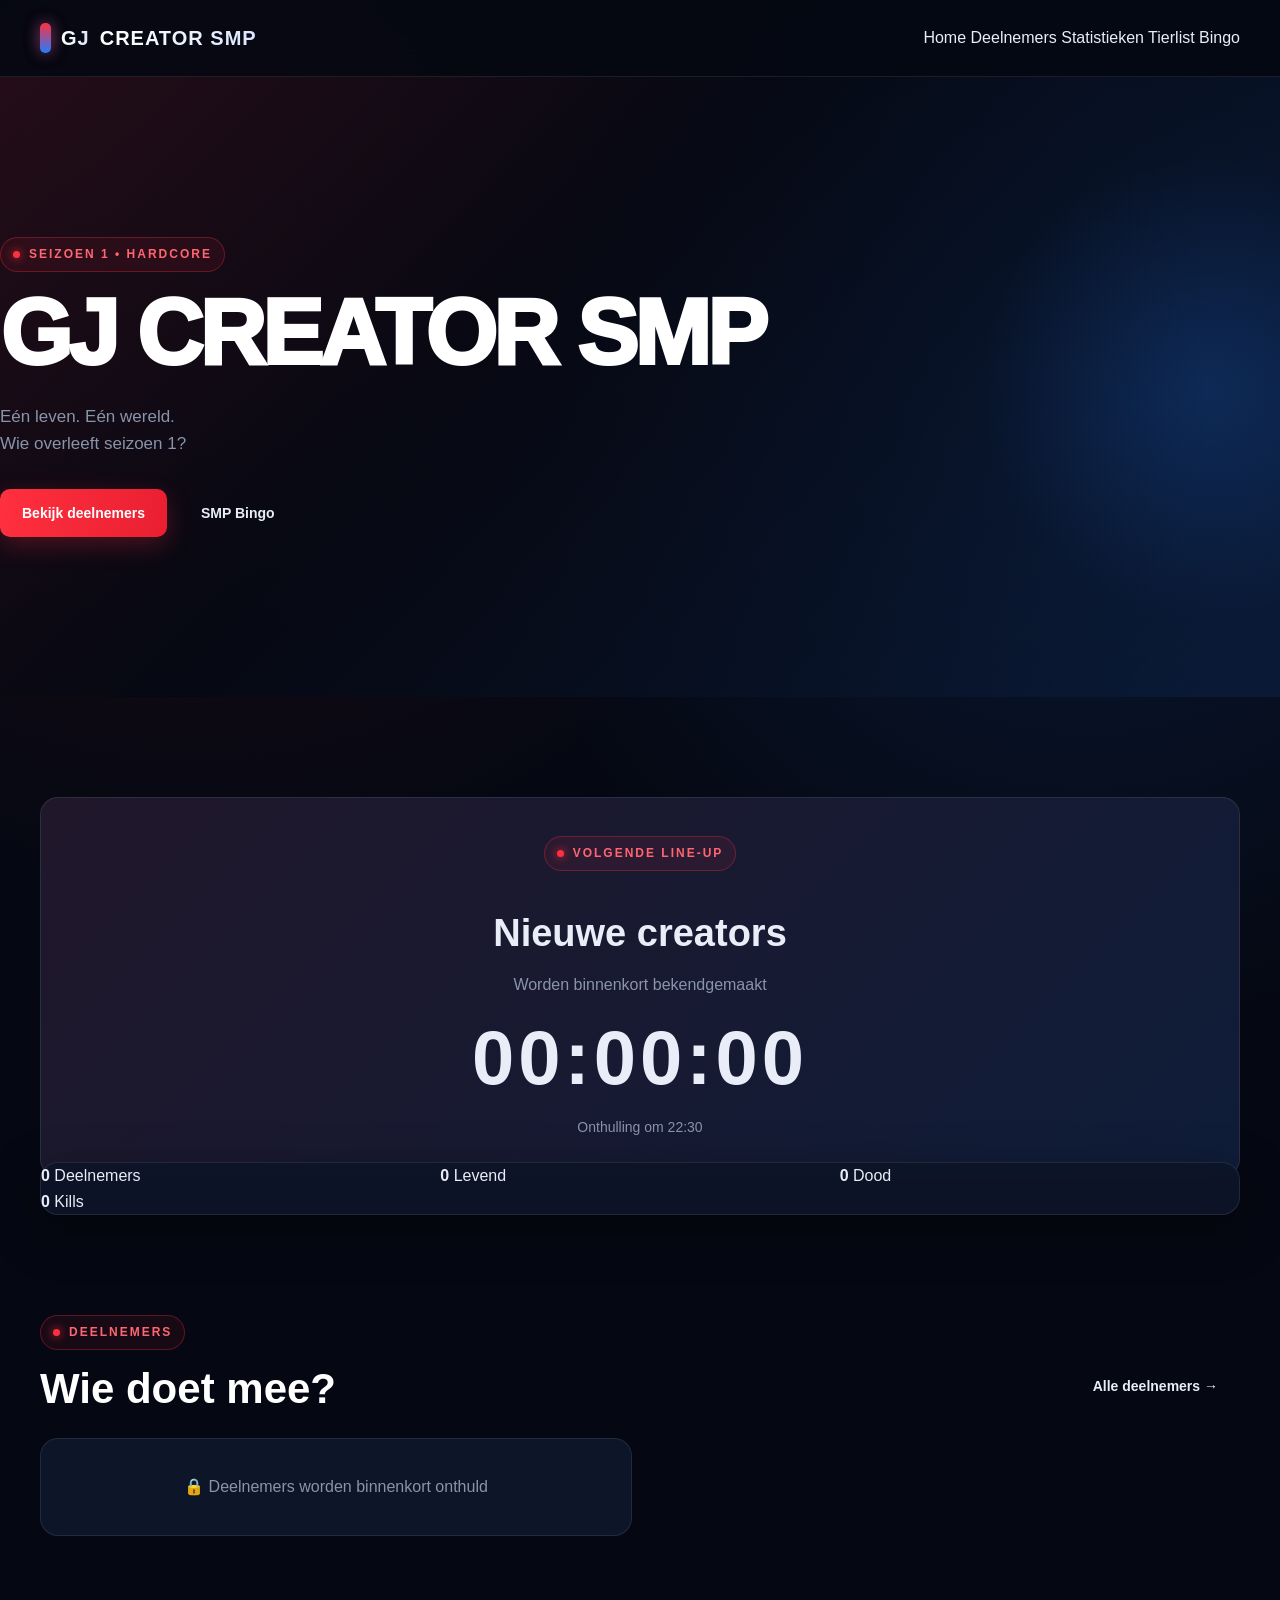
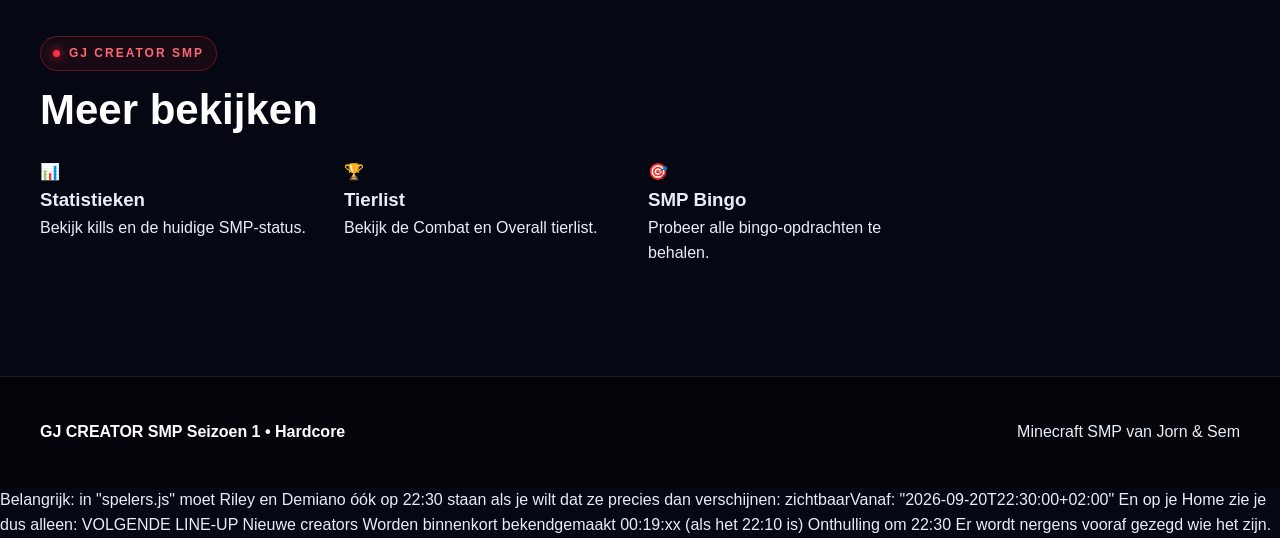
==== commit 00e042dd: "Update index.html" ====
--- a/index.html
+++ b/index.html
@@ -10,36 +10,39 @@
 
     <style>
         /* =========================
-           COUNTDOWN
+           LINE-UP COUNTDOWN
         ========================= */
 
         .lineup-box {
             margin: 30px 0;
-            padding: 35px 25px;
+            padding: 38px 24px;
             text-align: center;
+
             background:
                 linear-gradient(
                     135deg,
-                    rgba(255,48,64,.08),
-                    rgba(36,124,255,.08)
+                    rgba(255, 48, 64, 0.08),
+                    rgba(36, 124, 255, 0.08)
                 ),
                 var(--card);
+
             border: 1px solid var(--border);
             border-radius: var(--radius);
         }
 
         .lineup-box h2 {
-            margin: 10px 0 5px;
-            font-size: clamp(24px, 5vw, 36px);
+            margin: 14px 0 8px;
+            font-size: clamp(25px, 6vw, 38px);
         }
 
         .lineup-box p {
+            margin: 0 0 22px;
             color: var(--muted);
-            margin: 8px 0 20px;
+            font-size: 16px;
         }
 
         .countdown {
-            font-size: clamp(36px, 10vw, 70px);
+            font-size: clamp(42px, 11vw, 76px);
             font-weight: 900;
             letter-spacing: 4px;
             line-height: 1;
@@ -50,15 +53,15 @@
             font-size: clamp(30px, 8vw, 55px);
         }
 
-        .lineup-names {
-            margin-top: 18px;
+        .lineup-time {
+            margin-top: 20px;
             color: var(--muted);
             font-size: 14px;
         }
 
 
         /* =========================
-           PLAYERS
+           EMPTY BOX
         ========================= */
 
         .empty-box {
@@ -72,17 +75,26 @@
             width: 100%;
         }
 
+
+        /* =========================
+           PLAYER CARDS
+        ========================= */
+
         .player-card {
             text-decoration: none;
             color: inherit;
+
             display: flex;
             align-items: center;
             gap: 16px;
+
             background: var(--card);
             border: 1px solid var(--border);
             border-radius: var(--radius);
+
             padding: 16px;
-            transition: .2s ease;
+
+            transition: 0.2s ease;
         }
 
         .player-card:hover {
@@ -94,13 +106,16 @@
         .player-card img {
             width: 70px;
             height: 70px;
+
             image-rendering: pixelated;
+
             border-radius: 12px;
             background: #111827;
         }
 
         .player-card-info {
             flex: 1;
+            min-width: 0;
         }
 
         .player-card-info h3 {
@@ -146,7 +161,7 @@
             }
 
             .lineup-box {
-                padding: 28px 16px;
+                padding: 30px 16px;
             }
 
             .countdown {
@@ -156,6 +171,7 @@
         }
     </style>
 </head>
+
 
 <body>
 
@@ -173,14 +189,17 @@
             <span>CREATOR SMP</span>
         </a>
 
+
         <button
             class="menu-button"
             id="menuButton"
             type="button"
+            aria-label="Menu openen"
         >
             ☰
         </button>
 
+
         <nav id="mainNav">
 
             <a href="index.html" class="active">
@@ -214,300 +233,305 @@
 <main>
 
 
-    <!-- =========================
-         HERO
-    ========================= -->
-
-    <section class="home-hero">
-
-        <div class="hero-content">
-
-            <span class="hero-label">
-                SEIZOEN 1 • HARDCORE
-            </span>
-
-            <h1>
-                GJ CREATOR SMP
-            </h1>
-
-            <p>
-                Eén leven. Eén wereld.
-                <br>
-                Wie overleeft seizoen 1?
-            </p>
-
-            <div class="hero-buttons">
-
-                <a
-                    href="spelers.html"
-                    class="button button-primary"
-                >
-                    Bekijk deelnemers
-                </a>
-
-                <a
-                    href="bingo.html"
-                    class="button"
-                >
-                    SMP Bingo
-                </a>
-
-            </div>
-
-        </div>
-
-    </section>
-
-
-
-    <!-- =========================
-         LINE-UP COUNTDOWN
-    ========================= -->
-
-    <section class="home-section">
-
-        <div class="lineup-box">
-
-            <span class="hero-label">
-                VOLGENDE LINE-UP
-            </span>
-
-            <h2 id="lineupTitle">
-                Riley & Demiano
-            </h2>
-
-            <p id="lineupText">
-                Worden bekendgemaakt over:
-            </p>
-
-            <div
-                id="lineupCountdown"
-                class="countdown"
-                aria-live="polite"
-            >
-                00:00:00
-            </div>
-
-            <div class="lineup-names">
-                Nieuwe creators worden om 22:15 onthuld.
-            </div>
-
-        </div>
-
-    </section>
-
-
-
-    <!-- =========================
-         STATS
-    ========================= -->
-
-    <section class="stats-bar">
-
-        <div>
-
-            <strong id="totalPlayers">
-                0
-            </strong>
-
-            <span>
-                Deelnemers
-            </span>
-
-        </div>
-
-
-        <div>
-
-            <strong id="alivePlayers">
-                0
-            </strong>
-
-            <span>
-                Levend
-            </span>
-
-        </div>
-
-
-        <div>
-
-            <strong id="deadPlayers">
-                0
-            </strong>
-
-            <span>
-                Dood
-            </span>
-
-        </div>
-
-
-        <div>
-
-            <strong id="totalKills">
-                0
-            </strong>
-
-            <span>
-                Kills
-            </span>
-
-        </div>
-
-    </section>
-
-
-
-    <!-- =========================
-         DEELNEMERS
-    ========================= -->
-
-    <section class="home-section">
-
-        <div class="section-heading">
-
-            <div>
-
-                <span class="hero-label">
-                    DEELNEMERS
-                </span>
-
-                <h2>
-                    Wie doet mee?
-                </h2>
-
-            </div>
-
+<!-- =========================
+     HERO
+========================= -->
+
+<section class="home-hero">
+
+    <div class="hero-content">
+
+        <span class="hero-label">
+            SEIZOEN 1 • HARDCORE
+        </span>
+
+        <h1>
+            GJ CREATOR SMP
+        </h1>
+
+        <p>
+            Eén leven. Eén wereld.
+            <br>
+            Wie overleeft seizoen 1?
+        </p>
+
+
+        <div class="hero-buttons">
 
             <a
                 href="spelers.html"
+                class="button button-primary"
+            >
+                Bekijk deelnemers
+            </a>
+
+
+            <a
+                href="bingo.html"
                 class="button"
             >
-                Alle deelnemers →
+                SMP Bingo
             </a>
 
         </div>
 
+    </div>
+
+</section>
+
+
+
+<!-- =========================
+     VOLGENDE LINE-UP
+========================= -->
+
+<section class="home-section">
+
+    <div class="lineup-box">
+
+        <span class="hero-label">
+            VOLGENDE LINE-UP
+        </span>
+
+
+        <h2 id="lineupTitle">
+            Nieuwe creators
+        </h2>
+
+
+        <p id="lineupText">
+            Worden binnenkort bekendgemaakt
+        </p>
+
 
         <div
-            id="homePlayers"
-            class="home-players"
+            id="lineupCountdown"
+            class="countdown"
+            aria-live="polite"
         >
-
-            <div class="empty-box">
-                🔒 Deelnemers worden binnenkort onthuld
+            00:00:00
+        </div>
+
+
+        <div class="lineup-time">
+            Onthulling om 22:30
+        </div>
+
+    </div>
+
+</section>
+
+
+
+<!-- =========================
+     STATS
+========================= -->
+
+<section class="stats-bar">
+
+    <div>
+
+        <strong id="totalPlayers">
+            0
+        </strong>
+
+        <span>
+            Deelnemers
+        </span>
+
+    </div>
+
+
+    <div>
+
+        <strong id="alivePlayers">
+            0
+        </strong>
+
+        <span>
+            Levend
+        </span>
+
+    </div>
+
+
+    <div>
+
+        <strong id="deadPlayers">
+            0
+        </strong>
+
+        <span>
+            Dood
+        </span>
+
+    </div>
+
+
+    <div>
+
+        <strong id="totalKills">
+            0
+        </strong>
+
+        <span>
+            Kills
+        </span>
+
+    </div>
+
+</section>
+
+
+
+<!-- =========================
+     DEELNEMERS
+========================= -->
+
+<section class="home-section">
+
+    <div class="section-heading">
+
+        <div>
+
+            <span class="hero-label">
+                DEELNEMERS
+            </span>
+
+            <h2>
+                Wie doet mee?
+            </h2>
+
+        </div>
+
+
+        <a
+            href="spelers.html"
+            class="button"
+        >
+            Alle deelnemers →
+        </a>
+
+    </div>
+
+
+    <div
+        id="homePlayers"
+        class="home-players"
+    >
+
+        <div class="empty-box">
+            🔒 Deelnemers worden binnenkort onthuld
+        </div>
+
+    </div>
+
+</section>
+
+
+
+<!-- =========================
+     MEER BEKIJKEN
+========================= -->
+
+<section class="home-section">
+
+    <div class="section-heading">
+
+        <div>
+
+            <span class="hero-label">
+                GJ CREATOR SMP
+            </span>
+
+            <h2>
+                Meer bekijken
+            </h2>
+
+        </div>
+
+    </div>
+
+
+    <div class="home-links">
+
+
+        <a
+            href="statistieken.html"
+            class="home-link-card"
+        >
+
+            <span class="home-link-icon">
+                📊
+            </span>
+
+            <div>
+
+                <h3>
+                    Statistieken
+                </h3>
+
+                <p>
+                    Bekijk kills en de huidige SMP-status.
+                </p>
+
             </div>
 
-        </div>
-
-    </section>
-
-
-
-    <!-- =========================
-         MEER BEKIJKEN
-    ========================= -->
-
-    <section class="home-section">
-
-        <div class="section-heading">
+        </a>
+
+
+
+        <a
+            href="tierlist.html"
+            class="home-link-card"
+        >
+
+            <span class="home-link-icon">
+                🏆
+            </span>
 
             <div>
 
-                <span class="hero-label">
-                    GJ CREATOR SMP
-                </span>
-
-                <h2>
-                    Meer bekijken
-                </h2>
+                <h3>
+                    Tierlist
+                </h3>
+
+                <p>
+                    Bekijk de Combat en Overall tierlist.
+                </p>
 
             </div>
 
-        </div>
-
-
-        <div class="home-links">
-
-
-            <a
-                href="statistieken.html"
-                class="home-link-card"
-            >
-
-                <span class="home-link-icon">
-                    📊
-                </span>
-
-                <div>
-
-                    <h3>
-                        Statistieken
-                    </h3>
-
-                    <p>
-                        Bekijk kills en de huidige SMP-status.
-                    </p>
-
-                </div>
-
-            </a>
-
-
-
-            <a
-                href="tierlist.html"
-                class="home-link-card"
-            >
-
-                <span class="home-link-icon">
-                    🏆
-                </span>
-
-                <div>
-
-                    <h3>
-                        Tierlist
-                    </h3>
-
-                    <p>
-                        Bekijk de Combat en Overall tierlist.
-                    </p>
-
-                </div>
-
-            </a>
-
-
-
-            <a
-                href="bingo.html"
-                class="home-link-card"
-            >
-
-                <span class="home-link-icon">
-                    🎯
-                </span>
-
-                <div>
-
-                    <h3>
-                        SMP Bingo
-                    </h3>
-
-                    <p>
-                        Probeer alle bingo-opdrachten te behalen.
-                    </p>
-
-                </div>
-
-            </a>
-
-
-        </div>
-
-    </section>
+        </a>
+
+
+
+        <a
+            href="bingo.html"
+            class="home-link-card"
+        >
+
+            <span class="home-link-icon">
+                🎯
+            </span>
+
+            <div>
+
+                <h3>
+                    SMP Bingo
+                </h3>
+
+                <p>
+                    Probeer alle bingo-opdrachten te behalen.
+                </p>
+
+            </div>
+
+        </a>
+
+    </div>
+
+</section>
 
 </main>
 
@@ -597,7 +621,7 @@
 
 
 /* =========================================
-   DEELNEMERS LADEN
+   DEELNEMERS
 ========================================= */
 
 function laadHomeSpelers() {
@@ -632,6 +656,7 @@
             const levend =
                 speler.status === "levend";
 
+
             return `
 
                 <a
@@ -644,6 +669,7 @@
                         alt="${speler.naam}"
                     >
 
+
                     <div class="player-card-info">
 
                         <h3>
@@ -653,6 +679,7 @@
                         <p>
                             ${speler.rol}
                         </p>
+
 
                         <span
                             class="status ${levend ? "alive" : "dead"}"
@@ -678,6 +705,9 @@
 ========================================= */
 
 function laadStatistieken() {
+
+    if (!Array.isArray(spelers)) return;
+
 
     const zichtbareSpelers =
         spelers.filter(spelerIsZichtbaar);
@@ -731,20 +761,50 @@
 
 
 /* =========================================
-   LINE-UP COUNTDOWN
+   VOLGENDE 22:30 BEREKENEN
 ========================================= */
 
-/*
-   Riley & Demiano worden:
-   20 september 2026 om 22:15
-   Nederlandse tijd bekendgemaakt.
-*/
-
-const volgendeLineup =
-    new Date(
-        "2026-09-20T22:15:00+02:00"
-    );
-
+function krijgVolgendeLineup() {
+
+    const nu = new Date();
+
+
+    /*
+     * Maak vandaag 22:30.
+     */
+
+    const doel =
+        new Date(nu);
+
+    doel.setHours(22, 30, 0, 0);
+
+
+    /*
+     * Als 22:30 vandaag al voorbij is,
+     * gebruik dan morgen 22:30.
+     */
+
+    if (doel <= nu) {
+
+        doel.setDate(
+            doel.getDate() + 1
+        );
+
+    }
+
+
+    return doel;
+}
+
+
+let volgendeLineup =
+    krijgVolgendeLineup();
+
+
+
+/* =========================================
+   COUNTDOWN
+========================================= */
 
 function updateLineupCountdown() {
 
@@ -753,11 +813,13 @@
             "lineupCountdown"
         );
 
+
     const title =
         document.getElementById(
             "lineupTitle"
         );
 
+
     const text =
         document.getElementById(
             "lineupText"
@@ -769,26 +831,26 @@
 
     const nu = new Date();
 
-    const verschil =
+    let verschil =
         volgendeLineup - nu;
 
 
-    /* =========================
-       TIJD IS BEREIKT
-    ========================= */
+    /*
+     * Als de tijd bereikt is
+     */
 
     if (verschil <= 0) {
 
         title.textContent =
-            "Riley & Demiano";
+            "LINE-UP LIVE";
 
 
         text.textContent =
-            "Zijn nu bekendgemaakt!";
+            "De nieuwe creators zijn bekendgemaakt.";
 
 
         countdown.textContent =
-            "LINE-UP LIVE";
+            "22:30";
 
 
         countdown.classList.add(
@@ -796,13 +858,31 @@
         );
 
 
+        /*
+         * Na een korte controle wordt
+         * de volgende dag klaargezet.
+         */
+
+        setTimeout(() => {
+
+            volgendeLineup =
+                krijgVolgendeLineup();
+
+
+            countdown.classList.remove(
+                "countdown-live"
+            );
+
+        }, 5000);
+
+
         return;
     }
 
 
-    /* =========================
-       COUNTDOWN BEREKENEN
-    ========================= */
+    /*
+     * Uren
+     */
 
     const uren =
         Math.floor(
@@ -810,6 +890,10 @@
             (1000 * 60 * 60)
         );
 
+
+    /*
+     * Minuten
+     */
 
     const minuten =
         Math.floor(
@@ -819,6 +903,10 @@
         );
 
 
+    /*
+     * Seconden
+     */
+
     const seconden =
         Math.floor(
             (verschil %
@@ -858,7 +946,7 @@
 
 
 /* =========================================
-   LIVE UPDATES
+   ELKE SECONDE UPDATEN
 ========================================= */
 
 setInterval(() => {
@@ -876,8 +964,16 @@
 </body>
 </html>
 
-Let op: je "spelers.js" moet ook Riley en Demiano bevatten met:
-
-zichtbaarVanaf: "2026-09-20T22:15:00+02:00"
-
-Dan gebeurt het automatisch: 22:05 Jorn + Sem → countdown → 22:15 Riley + Demiano.
+Belangrijk: in "spelers.js" moet Riley en Demiano óók op 22:30 staan als je wilt dat ze precies dan verschijnen:
+
+zichtbaarVanaf: "2026-09-20T22:30:00+02:00"
+
+En op je Home zie je dus alleen:
+
+VOLGENDE LINE-UP
+Nieuwe creators
+Worden binnenkort bekendgemaakt
+00:19:xx (als het 22:10 is)
+Onthulling om 22:30
+
+Er wordt nergens vooraf gezegd wie het zijn.
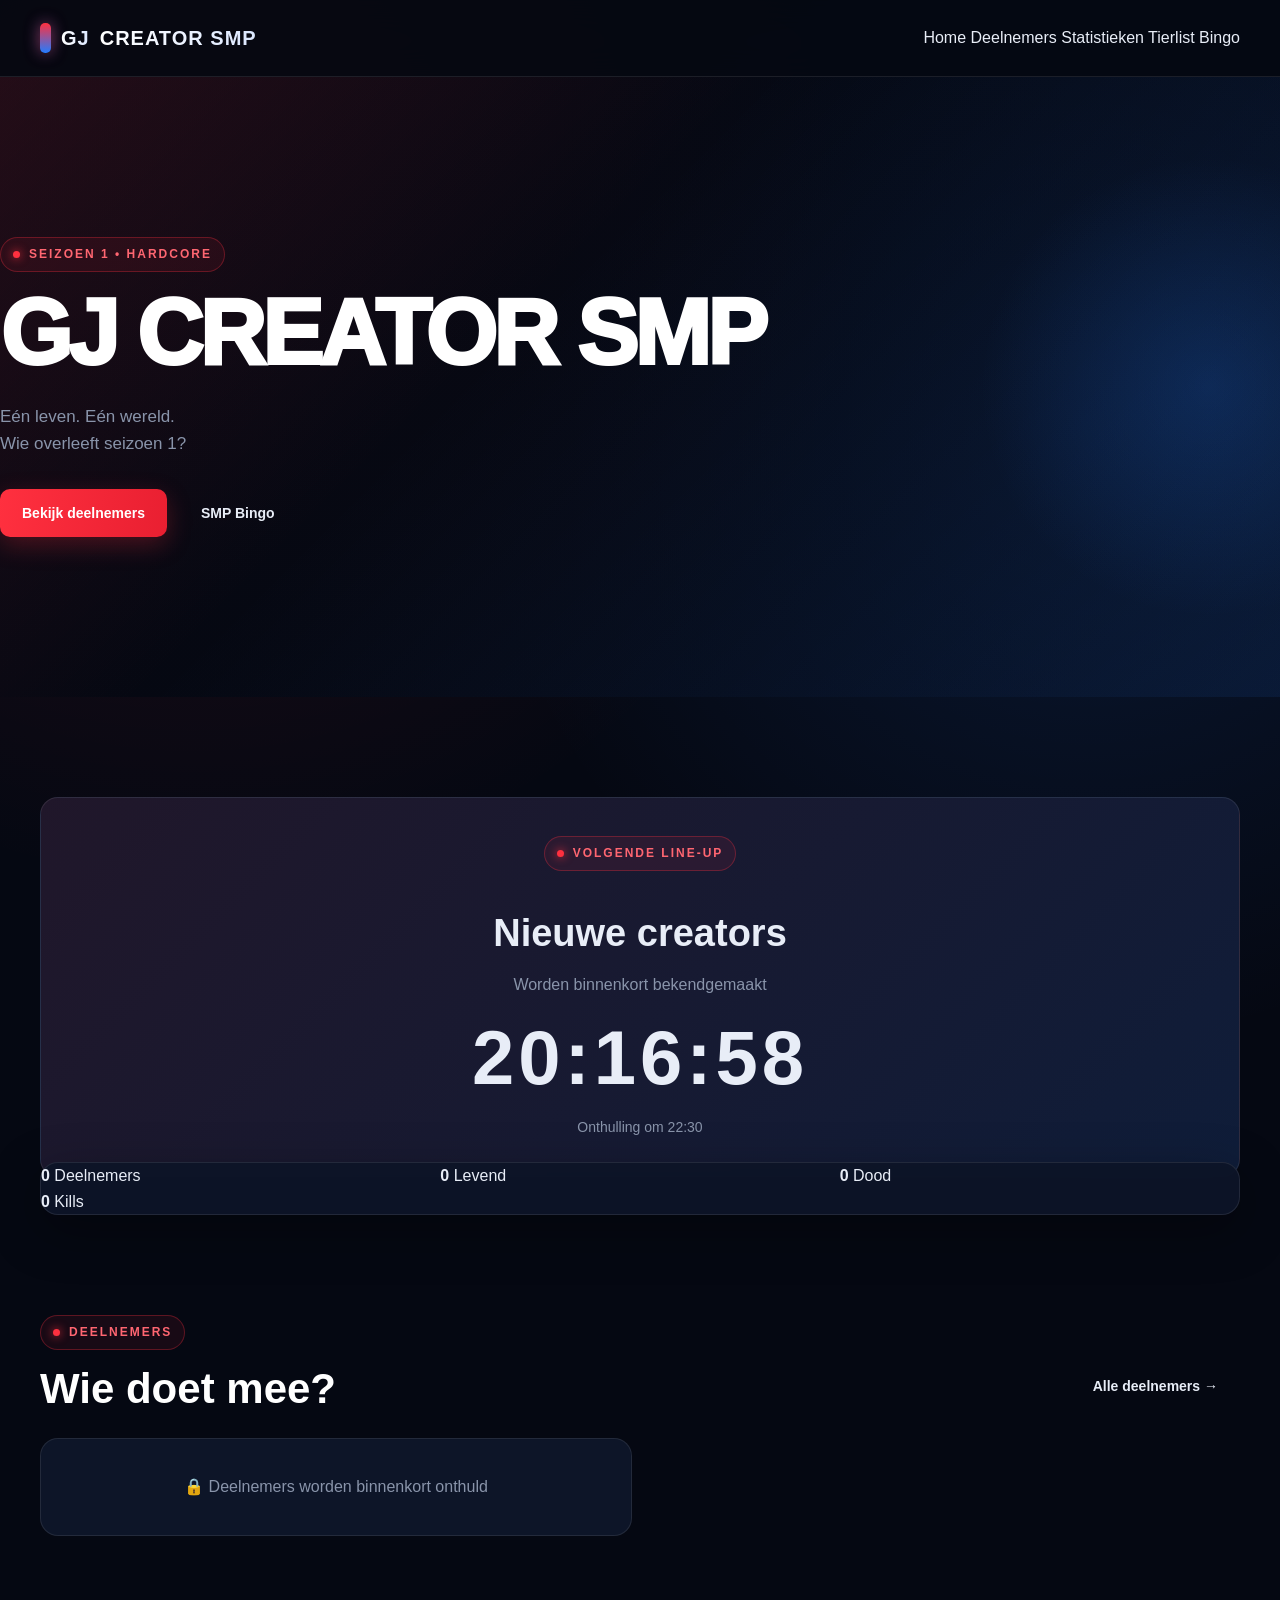
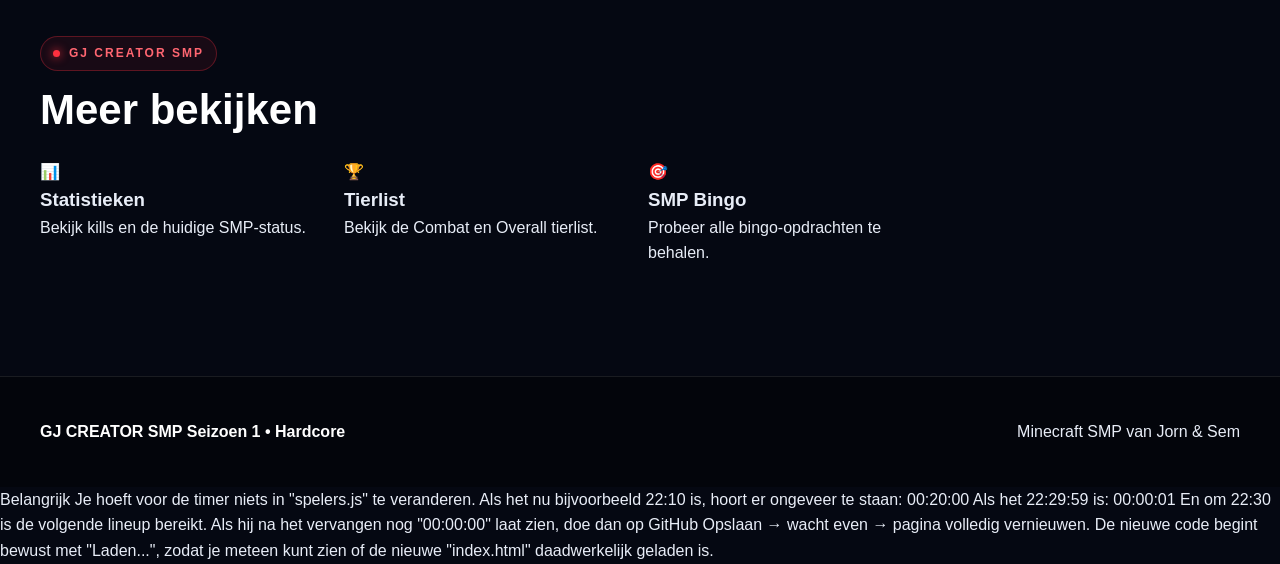
==== commit 53761d4c: "Update index.html" ====
--- a/index.html
+++ b/index.html
@@ -17,15 +17,13 @@
             margin: 30px 0;
             padding: 38px 24px;
             text-align: center;
-
             background:
                 linear-gradient(
                     135deg,
-                    rgba(255, 48, 64, 0.08),
-                    rgba(36, 124, 255, 0.08)
+                    rgba(255, 48, 64, .08),
+                    rgba(36, 124, 255, .08)
                 ),
                 var(--card);
-
             border: 1px solid var(--border);
             border-radius: var(--radius);
         }
@@ -59,9 +57,8 @@
             font-size: 14px;
         }
 
-
         /* =========================
-           EMPTY BOX
+           PLAYERS
         ========================= */
 
         .empty-box {
@@ -75,47 +72,34 @@
             width: 100%;
         }
 
-
-        /* =========================
-           PLAYER CARDS
-        ========================= */
-
         .player-card {
             text-decoration: none;
             color: inherit;
-
             display: flex;
             align-items: center;
             gap: 16px;
-
             background: var(--card);
             border: 1px solid var(--border);
             border-radius: var(--radius);
-
             padding: 16px;
-
-            transition: 0.2s ease;
+            transition: .2s ease;
         }
 
         .player-card:hover {
             transform: translateY(-3px);
             background: var(--card-hover);
-            border-color: rgba(255,255,255,.16);
         }
 
         .player-card img {
             width: 70px;
             height: 70px;
-
             image-rendering: pixelated;
-
             border-radius: 12px;
             background: #111827;
         }
 
         .player-card-info {
             flex: 1;
-            min-width: 0;
         }
 
         .player-card-info h3 {
@@ -132,7 +116,6 @@
             display: inline-block;
             font-size: 12px;
             font-weight: 800;
-            letter-spacing: .5px;
         }
 
         .status.alive {
@@ -149,13 +132,7 @@
             gap: 16px;
         }
 
-
-        /* =========================
-           MOBILE
-        ========================= */
-
         @media (max-width: 700px) {
-
             .home-players {
                 grid-template-columns: 1fr;
             }
@@ -167,18 +144,11 @@
             .countdown {
                 letter-spacing: 2px;
             }
-
         }
     </style>
 </head>
 
-
 <body>
-
-
-<!-- =========================
-     HEADER
-========================= -->
 
 <header class="site-header">
 
@@ -189,17 +159,14 @@
             <span>CREATOR SMP</span>
         </a>
 
-
         <button
             class="menu-button"
             id="menuButton"
             type="button"
-            aria-label="Menu openen"
         >
             ☰
         </button>
 
-
         <nav id="mainNav">
 
             <a href="index.html" class="active">
@@ -229,317 +196,223 @@
 </header>
 
 
-
 <main>
 
-
-<!-- =========================
-     HERO
-========================= -->
-
-<section class="home-hero">
-
-    <div class="hero-content">
-
-        <span class="hero-label">
-            SEIZOEN 1 • HARDCORE
-        </span>
-
-        <h1>
-            GJ CREATOR SMP
-        </h1>
-
-        <p>
-            Eén leven. Eén wereld.
-            <br>
-            Wie overleeft seizoen 1?
-        </p>
-
-
-        <div class="hero-buttons">
+    <!-- HERO -->
+
+    <section class="home-hero">
+
+        <div class="hero-content">
+
+            <span class="hero-label">
+                SEIZOEN 1 • HARDCORE
+            </span>
+
+            <h1>
+                GJ CREATOR SMP
+            </h1>
+
+            <p>
+                Eén leven. Eén wereld.
+                <br>
+                Wie overleeft seizoen 1?
+            </p>
+
+            <div class="hero-buttons">
+
+                <a
+                    href="spelers.html"
+                    class="button button-primary"
+                >
+                    Bekijk deelnemers
+                </a>
+
+                <a
+                    href="bingo.html"
+                    class="button"
+                >
+                    SMP Bingo
+                </a>
+
+            </div>
+
+        </div>
+
+    </section>
+
+
+    <!-- COUNTDOWN -->
+
+    <section class="home-section">
+
+        <div class="lineup-box">
+
+            <span class="hero-label">
+                VOLGENDE LINE-UP
+            </span>
+
+            <h2 id="lineupTitle">
+                Nieuwe creators
+            </h2>
+
+            <p id="lineupText">
+                Worden binnenkort bekendgemaakt
+            </p>
+
+            <div
+                id="lineupCountdown"
+                class="countdown"
+            >
+                Laden...
+            </div>
+
+            <div class="lineup-time">
+                Onthulling om 22:30
+            </div>
+
+        </div>
+
+    </section>
+
+
+    <!-- STATS -->
+
+    <section class="stats-bar">
+
+        <div>
+            <strong id="totalPlayers">0</strong>
+            <span>Deelnemers</span>
+        </div>
+
+        <div>
+            <strong id="alivePlayers">0</strong>
+            <span>Levend</span>
+        </div>
+
+        <div>
+            <strong id="deadPlayers">0</strong>
+            <span>Dood</span>
+        </div>
+
+        <div>
+            <strong id="totalKills">0</strong>
+            <span>Kills</span>
+        </div>
+
+    </section>
+
+
+    <!-- DEELNEMERS -->
+
+    <section class="home-section">
+
+        <div class="section-heading">
+
+            <div>
+                <span class="hero-label">
+                    DEELNEMERS
+                </span>
+
+                <h2>
+                    Wie doet mee?
+                </h2>
+            </div>
 
             <a
                 href="spelers.html"
-                class="button button-primary"
+                class="button"
             >
-                Bekijk deelnemers
+                Alle deelnemers →
+            </a>
+
+        </div>
+
+        <div
+            id="homePlayers"
+            class="home-players"
+        >
+            <div class="empty-box">
+                🔒 Deelnemers worden binnenkort onthuld
+            </div>
+        </div>
+
+    </section>
+
+
+    <!-- MEER -->
+
+    <section class="home-section">
+
+        <div class="section-heading">
+
+            <div>
+                <span class="hero-label">
+                    GJ CREATOR SMP
+                </span>
+
+                <h2>
+                    Meer bekijken
+                </h2>
+            </div>
+
+        </div>
+
+
+        <div class="home-links">
+
+            <a
+                href="statistieken.html"
+                class="home-link-card"
+            >
+                <span class="home-link-icon">📊</span>
+
+                <div>
+                    <h3>Statistieken</h3>
+
+                    <p>
+                        Bekijk kills en de huidige SMP-status.
+                    </p>
+                </div>
+            </a>
+
+
+            <a
+                href="tierlist.html"
+                class="home-link-card"
+            >
+                <span class="home-link-icon">🏆</span>
+
+                <div>
+                    <h3>Tierlist</h3>
+
+                    <p>
+                        Bekijk de Combat en Overall tierlist.
+                    </p>
+                </div>
             </a>
 
 
             <a
                 href="bingo.html"
-                class="button"
+                class="home-link-card"
             >
-                SMP Bingo
+                <span class="home-link-icon">🎯</span>
+
+                <div>
+                    <h3>SMP Bingo</h3>
+
+                    <p>
+                        Probeer alle bingo-opdrachten te behalen.
+                    </p>
+                </div>
             </a>
 
         </div>
 
-    </div>
-
-</section>
-
-
-
-<!-- =========================
-     VOLGENDE LINE-UP
-========================= -->
-
-<section class="home-section">
-
-    <div class="lineup-box">
-
-        <span class="hero-label">
-            VOLGENDE LINE-UP
-        </span>
-
-
-        <h2 id="lineupTitle">
-            Nieuwe creators
-        </h2>
-
-
-        <p id="lineupText">
-            Worden binnenkort bekendgemaakt
-        </p>
-
-
-        <div
-            id="lineupCountdown"
-            class="countdown"
-            aria-live="polite"
-        >
-            00:00:00
-        </div>
-
-
-        <div class="lineup-time">
-            Onthulling om 22:30
-        </div>
-
-    </div>
-
-</section>
-
-
-
-<!-- =========================
-     STATS
-========================= -->
-
-<section class="stats-bar">
-
-    <div>
-
-        <strong id="totalPlayers">
-            0
-        </strong>
-
-        <span>
-            Deelnemers
-        </span>
-
-    </div>
-
-
-    <div>
-
-        <strong id="alivePlayers">
-            0
-        </strong>
-
-        <span>
-            Levend
-        </span>
-
-    </div>
-
-
-    <div>
-
-        <strong id="deadPlayers">
-            0
-        </strong>
-
-        <span>
-            Dood
-        </span>
-
-    </div>
-
-
-    <div>
-
-        <strong id="totalKills">
-            0
-        </strong>
-
-        <span>
-            Kills
-        </span>
-
-    </div>
-
-</section>
-
-
-
-<!-- =========================
-     DEELNEMERS
-========================= -->
-
-<section class="home-section">
-
-    <div class="section-heading">
-
-        <div>
-
-            <span class="hero-label">
-                DEELNEMERS
-            </span>
-
-            <h2>
-                Wie doet mee?
-            </h2>
-
-        </div>
-
-
-        <a
-            href="spelers.html"
-            class="button"
-        >
-            Alle deelnemers →
-        </a>
-
-    </div>
-
-
-    <div
-        id="homePlayers"
-        class="home-players"
-    >
-
-        <div class="empty-box">
-            🔒 Deelnemers worden binnenkort onthuld
-        </div>
-
-    </div>
-
-</section>
-
-
-
-<!-- =========================
-     MEER BEKIJKEN
-========================= -->
-
-<section class="home-section">
-
-    <div class="section-heading">
-
-        <div>
-
-            <span class="hero-label">
-                GJ CREATOR SMP
-            </span>
-
-            <h2>
-                Meer bekijken
-            </h2>
-
-        </div>
-
-    </div>
-
-
-    <div class="home-links">
-
-
-        <a
-            href="statistieken.html"
-            class="home-link-card"
-        >
-
-            <span class="home-link-icon">
-                📊
-            </span>
-
-            <div>
-
-                <h3>
-                    Statistieken
-                </h3>
-
-                <p>
-                    Bekijk kills en de huidige SMP-status.
-                </p>
-
-            </div>
-
-        </a>
-
-
-
-        <a
-            href="tierlist.html"
-            class="home-link-card"
-        >
-
-            <span class="home-link-icon">
-                🏆
-            </span>
-
-            <div>
-
-                <h3>
-                    Tierlist
-                </h3>
-
-                <p>
-                    Bekijk de Combat en Overall tierlist.
-                </p>
-
-            </div>
-
-        </a>
-
-
-
-        <a
-            href="bingo.html"
-            class="home-link-card"
-        >
-
-            <span class="home-link-icon">
-                🎯
-            </span>
-
-            <div>
-
-                <h3>
-                    SMP Bingo
-                </h3>
-
-                <p>
-                    Probeer alle bingo-opdrachten te behalen.
-                </p>
-
-            </div>
-
-        </a>
-
-    </div>
-
-</section>
+    </section>
 
 </main>
 
-
-
-<!-- =========================
-     FOOTER
-========================= -->
 
 <footer class="site-footer">
 
@@ -557,7 +430,6 @@
 
         </div>
 
-
         <div>
             Minecraft SMP van Jorn & Sem
         </div>
@@ -567,15 +439,150 @@
 </footer>
 
 
+<!-- =========================================
+     COUNTDOWN SCRIPT
+     Dit staat bewust los van spelers.js
+========================================= -->
+
+<script>
+
+function updateCountdown() {
+
+    const element =
+        document.getElementById("lineupCountdown");
+
+    const title =
+        document.getElementById("lineupTitle");
+
+    const text =
+        document.getElementById("lineupText");
+
+
+    if (!element) return;
+
+
+    const now = new Date();
+
+
+    /*
+     * Vandaag om 22:30.
+     */
+
+    const target = new Date();
+
+    target.setHours(22);
+    target.setMinutes(30);
+    target.setSeconds(0);
+    target.setMilliseconds(0);
+
+
+    /*
+     * Als 22:30 vandaag al voorbij is,
+     * dan wordt het morgen 22:30.
+     */
+
+    if (now >= target) {
+
+        target.setDate(
+            target.getDate() + 1
+        );
+
+    }
+
+
+    const difference =
+        target.getTime() - now.getTime();
+
+
+    /*
+     * Uren
+     */
+
+    const hours =
+        Math.floor(
+            difference / 3600000
+        );
+
+
+    /*
+     * Minuten
+     */
+
+    const minutes =
+        Math.floor(
+            (difference % 3600000) / 60000
+        );
+
+
+    /*
+     * Seconden
+     */
+
+    const seconds =
+        Math.floor(
+            (difference % 60000) / 1000
+        );
+
+
+    /*
+     * Als de countdown nog loopt
+     */
+
+    if (difference > 0) {
+
+        title.textContent =
+            "Nieuwe creators";
+
+        text.textContent =
+            "Worden binnenkort bekendgemaakt";
+
+        element.classList.remove(
+            "countdown-live"
+        );
+
+        element.textContent =
+            String(hours).padStart(2, "0") +
+            ":" +
+            String(minutes).padStart(2, "0") +
+            ":" +
+            String(seconds).padStart(2, "0");
+
+    }
+
+}
+
+
+/*
+ * Meteen starten
+ */
+
+updateCountdown();
+
+
+/*
+ * Elke seconde opnieuw
+ */
+
+setInterval(
+    updateCountdown,
+    1000
+);
+
+</script>
+
+
+<!-- =========================================
+     SPELERS
+========================================= -->
 
 <script src="spelers.js"></script>
 
 
 <script>
 
-/* =========================================
-   MENU
-========================================= */
+/*
+ * MENU
+ */
 
 const menuButton =
     document.getElementById("menuButton");
@@ -586,19 +593,21 @@
 
 if (menuButton && mainNav) {
 
-    menuButton.addEventListener("click", () => {
-
-        mainNav.classList.toggle("open");
-
-    });
+    menuButton.addEventListener(
+        "click",
+        function () {
+
+            mainNav.classList.toggle("open");
+
+        }
+    );
 
 }
 
 
-
-/* =========================================
-   SPELER ZICHTBAAR?
-========================================= */
+/*
+ * Controle speler zichtbaar
+ */
 
 function spelerIsZichtbaar(speler) {
 
@@ -610,33 +619,34 @@
         return true;
     }
 
-    const nu = new Date();
-
-    const zichtbaarVanaf =
+    return new Date() >=
         new Date(speler.zichtbaarVanaf);
 
-    return nu >= zichtbaarVanaf;
 }
 
 
-
-/* =========================================
-   DEELNEMERS
-========================================= */
+/*
+ * Deelnemers laden
+ */
 
 function laadHomeSpelers() {
 
     const container =
         document.getElementById("homePlayers");
 
+
     if (!container) return;
 
 
-    const zichtbareSpelers =
-        spelers.filter(spelerIsZichtbaar);
-
-
-    if (zichtbareSpelers.length === 0) {
+    /*
+     * Als spelers.js niet goed geladen is,
+     * laten we de pagina gewoon werken.
+     */
+
+    if (
+        typeof spelers === "undefined" ||
+        !Array.isArray(spelers)
+    ) {
 
         container.innerHTML = `
             <div class="empty-box">
@@ -645,11 +655,31 @@
         `;
 
         return;
+
     }
 
 
+    const zichtbare =
+        spelers.filter(
+            spelerIsZichtbaar
+        );
+
+
+    if (zichtbare.length === 0) {
+
+        container.innerHTML = `
+            <div class="empty-box">
+                🔒 Deelnemers worden binnenkort onthuld
+            </div>
+        `;
+
+        return;
+
+    }
+
+
     container.innerHTML =
-        zichtbareSpelers
+        zichtbare
         .slice(0, 4)
         .map(speler => {
 
@@ -669,7 +699,6 @@
                         alt="${speler.naam}"
                     >
 
-
                     <div class="player-card-info">
 
                         <h3>
@@ -680,11 +709,12 @@
                             ${speler.rol}
                         </p>
 
-
                         <span
                             class="status ${levend ? "alive" : "dead"}"
                         >
-                            ${levend ? "● LEVEND" : "✖ DOOD"}
+                            ${levend
+                                ? "● LEVEND"
+                                : "✖ DOOD"}
                         </span>
 
                     </div>
@@ -699,40 +729,49 @@
 }
 
 
-
-/* =========================================
-   STATISTIEKEN
-========================================= */
+/*
+ * Statistieken laden
+ */
 
 function laadStatistieken() {
 
-    if (!Array.isArray(spelers)) return;
-
-
-    const zichtbareSpelers =
-        spelers.filter(spelerIsZichtbaar);
+    if (
+        typeof spelers === "undefined" ||
+        !Array.isArray(spelers)
+    ) {
+        return;
+    }
+
+
+    const zichtbare =
+        spelers.filter(
+            spelerIsZichtbaar
+        );
 
 
     const totaal =
-        zichtbareSpelers.length;
+        zichtbare.length;
 
 
     const levend =
-        zichtbareSpelers.filter(
-            speler => speler.status === "levend"
+        zichtbare.filter(
+            speler =>
+                speler.status === "levend"
         ).length;
 
 
     const dood =
-        zichtbareSpelers.filter(
-            speler => speler.status === "dood"
+        zichtbare.filter(
+            speler =>
+                speler.status === "dood"
         ).length;
 
 
     const kills =
-        zichtbareSpelers.reduce(
-            (som, speler) =>
-                som + (Number(speler.kills) || 0),
+        zichtbare.reduce(
+            (totaal, speler) =>
+                totaal +
+                (Number(speler.kills) || 0),
             0
         );
 
@@ -759,221 +798,46 @@
 }
 
 
-
-/* =========================================
-   VOLGENDE 22:30 BEREKENEN
-========================================= */
-
-function krijgVolgendeLineup() {
-
-    const nu = new Date();
-
-
-    /*
-     * Maak vandaag 22:30.
-     */
-
-    const doel =
-        new Date(nu);
-
-    doel.setHours(22, 30, 0, 0);
-
-
-    /*
-     * Als 22:30 vandaag al voorbij is,
-     * gebruik dan morgen 22:30.
-     */
-
-    if (doel <= nu) {
-
-        doel.setDate(
-            doel.getDate() + 1
-        );
-
-    }
-
-
-    return doel;
-}
-
-
-let volgendeLineup =
-    krijgVolgendeLineup();
-
-
-
-/* =========================================
-   COUNTDOWN
-========================================= */
-
-function updateLineupCountdown() {
-
-    const countdown =
-        document.getElementById(
-            "lineupCountdown"
-        );
-
-
-    const title =
-        document.getElementById(
-            "lineupTitle"
-        );
-
-
-    const text =
-        document.getElementById(
-            "lineupText"
-        );
-
-
-    if (!countdown) return;
-
-
-    const nu = new Date();
-
-    let verschil =
-        volgendeLineup - nu;
-
-
-    /*
-     * Als de tijd bereikt is
-     */
-
-    if (verschil <= 0) {
-
-        title.textContent =
-            "LINE-UP LIVE";
-
-
-        text.textContent =
-            "De nieuwe creators zijn bekendgemaakt.";
-
-
-        countdown.textContent =
-            "22:30";
-
-
-        countdown.classList.add(
-            "countdown-live"
-        );
-
-
-        /*
-         * Na een korte controle wordt
-         * de volgende dag klaargezet.
-         */
-
-        setTimeout(() => {
-
-            volgendeLineup =
-                krijgVolgendeLineup();
-
-
-            countdown.classList.remove(
-                "countdown-live"
-            );
-
-        }, 5000);
-
-
-        return;
-    }
-
-
-    /*
-     * Uren
-     */
-
-    const uren =
-        Math.floor(
-            verschil /
-            (1000 * 60 * 60)
-        );
-
-
-    /*
-     * Minuten
-     */
-
-    const minuten =
-        Math.floor(
-            (verschil %
-                (1000 * 60 * 60)) /
-            (1000 * 60)
-        );
-
-
-    /*
-     * Seconden
-     */
-
-    const seconden =
-        Math.floor(
-            (verschil %
-                (1000 * 60)) /
-            1000
-        );
-
-
-    countdown.textContent =
-        String(uren).padStart(2, "0") +
-        ":" +
-        String(minuten).padStart(2, "0") +
-        ":" +
-        String(seconden).padStart(2, "0");
-
-}
-
-
-
-/* =========================================
-   ALLES LADEN
-========================================= */
-
-function laadAlles() {
-
-    laadHomeSpelers();
-
-    laadStatistieken();
-
-    updateLineupCountdown();
-
-}
-
-
-laadAlles();
-
-
-
-/* =========================================
-   ELKE SECONDE UPDATEN
-========================================= */
-
-setInterval(() => {
-
-    laadHomeSpelers();
-
-    laadStatistieken();
-
-    updateLineupCountdown();
-
-}, 1000);
+/*
+ * Deelnemers/statistieken starten
+ */
+
+laadHomeSpelers();
+laadStatistieken();
+
+
+/*
+ * Alleen deze onderdelen elke seconde
+ * opnieuw controleren.
+ */
+
+setInterval(
+    function () {
+
+        laadHomeSpelers();
+        laadStatistieken();
+
+    },
+    1000
+);
 
 </script>
 
 </body>
 </html>
 
-Belangrijk: in "spelers.js" moet Riley en Demiano óók op 22:30 staan als je wilt dat ze precies dan verschijnen:
-
-zichtbaarVanaf: "2026-09-20T22:30:00+02:00"
-
-En op je Home zie je dus alleen:
-
-VOLGENDE LINE-UP
-Nieuwe creators
-Worden binnenkort bekendgemaakt
-00:19:xx (als het 22:10 is)
-Onthulling om 22:30
-
-Er wordt nergens vooraf gezegd wie het zijn.
+Belangrijk
+
+Je hoeft voor de timer niets in "spelers.js" te veranderen.
+
+Als het nu bijvoorbeeld 22:10 is, hoort er ongeveer te staan:
+
+00:20:00
+
+Als het 22:29:59 is:
+
+00:00:01
+
+En om 22:30 is de volgende lineup bereikt.
+
+Als hij na het vervangen nog "00:00:00" laat zien, doe dan op GitHub Opslaan → wacht even → pagina volledig vernieuwen. De nieuwe code begint bewust met "Laden...", zodat je meteen kunt zien of de nieuwe "index.html" daadwerkelijk geladen is.
